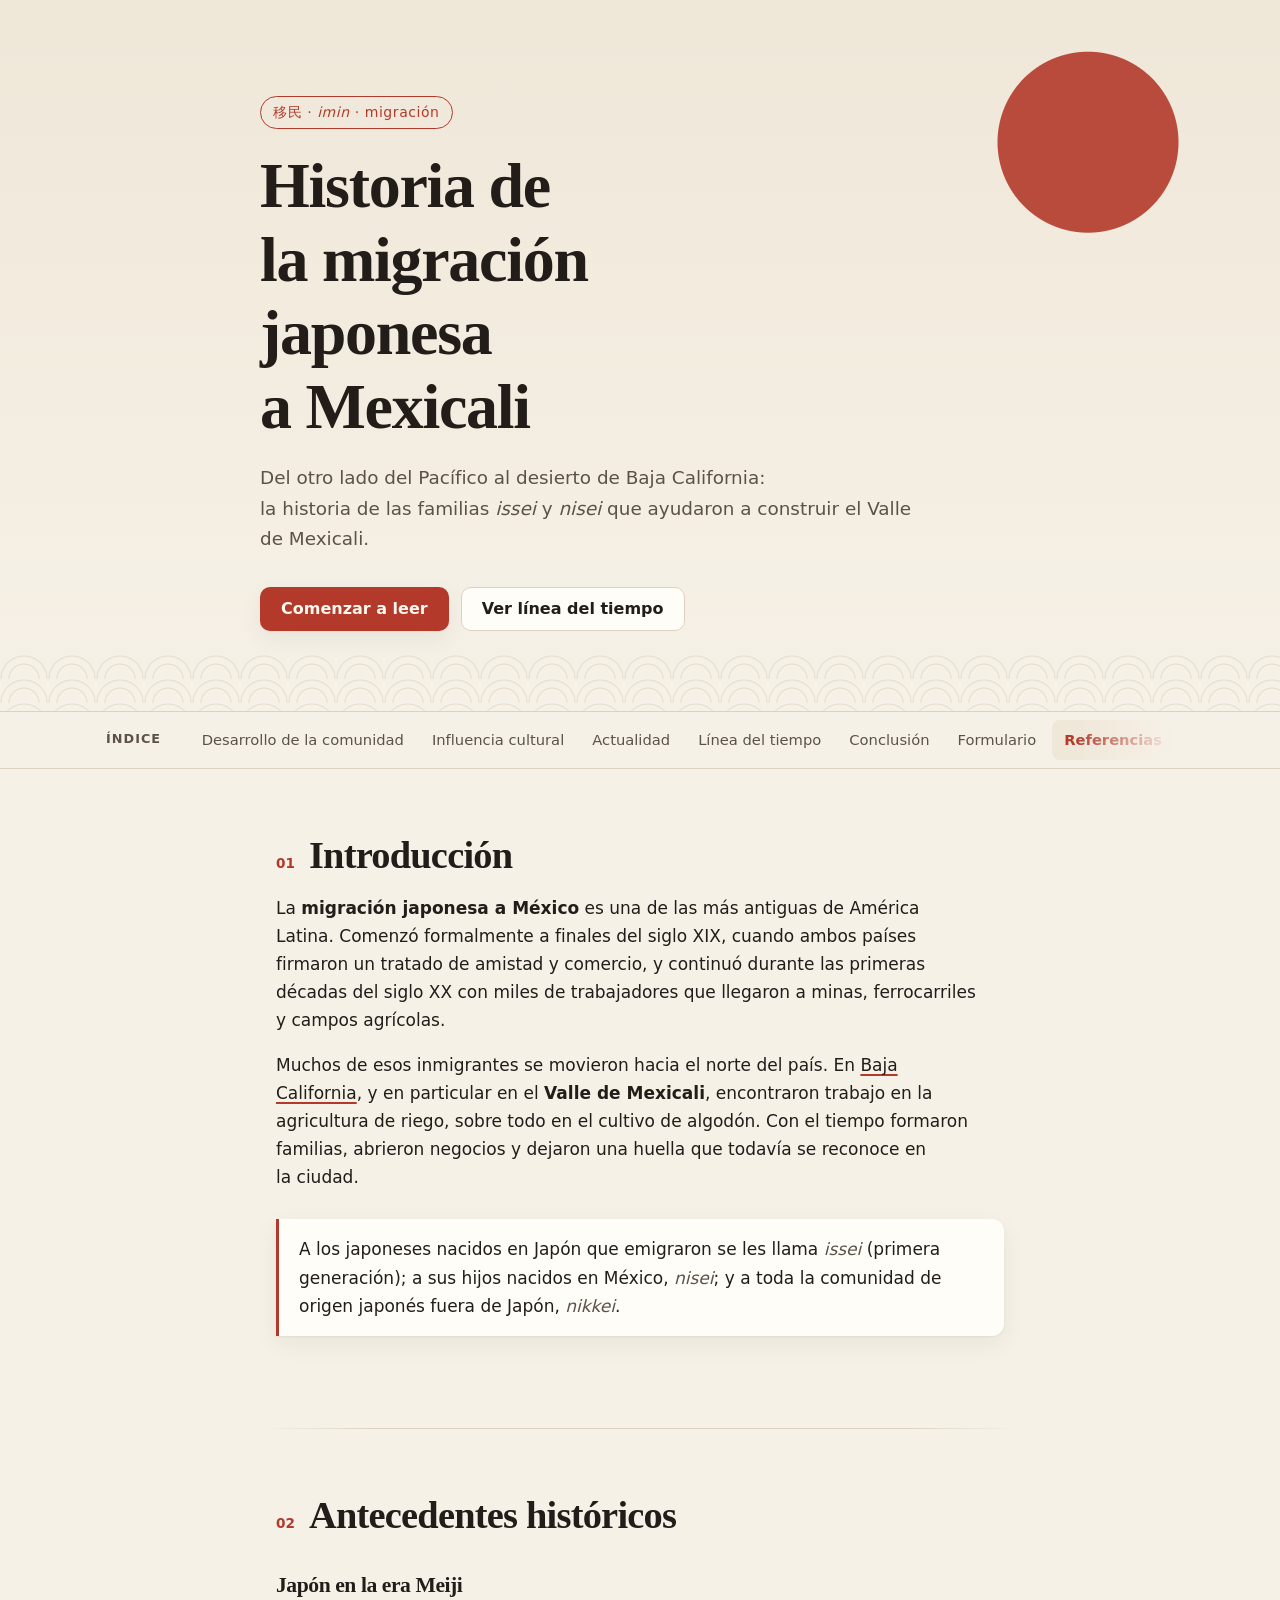
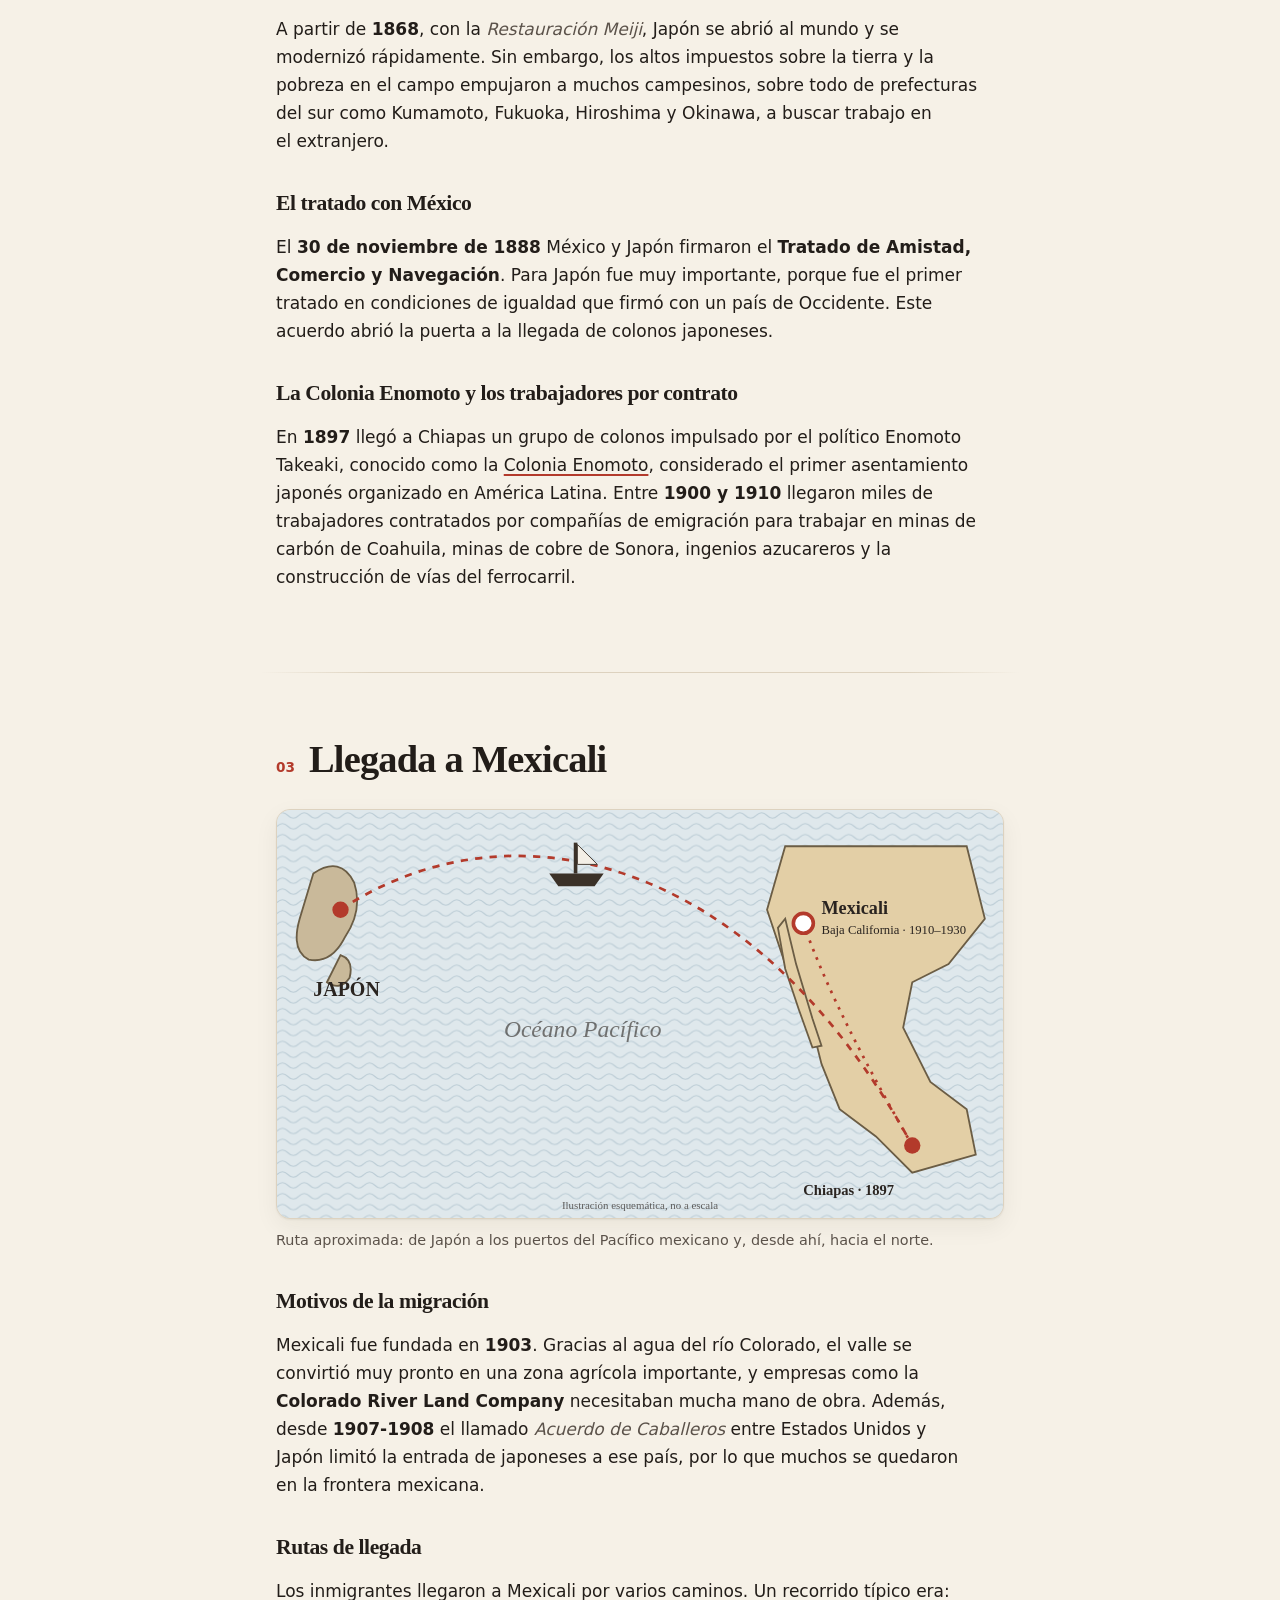
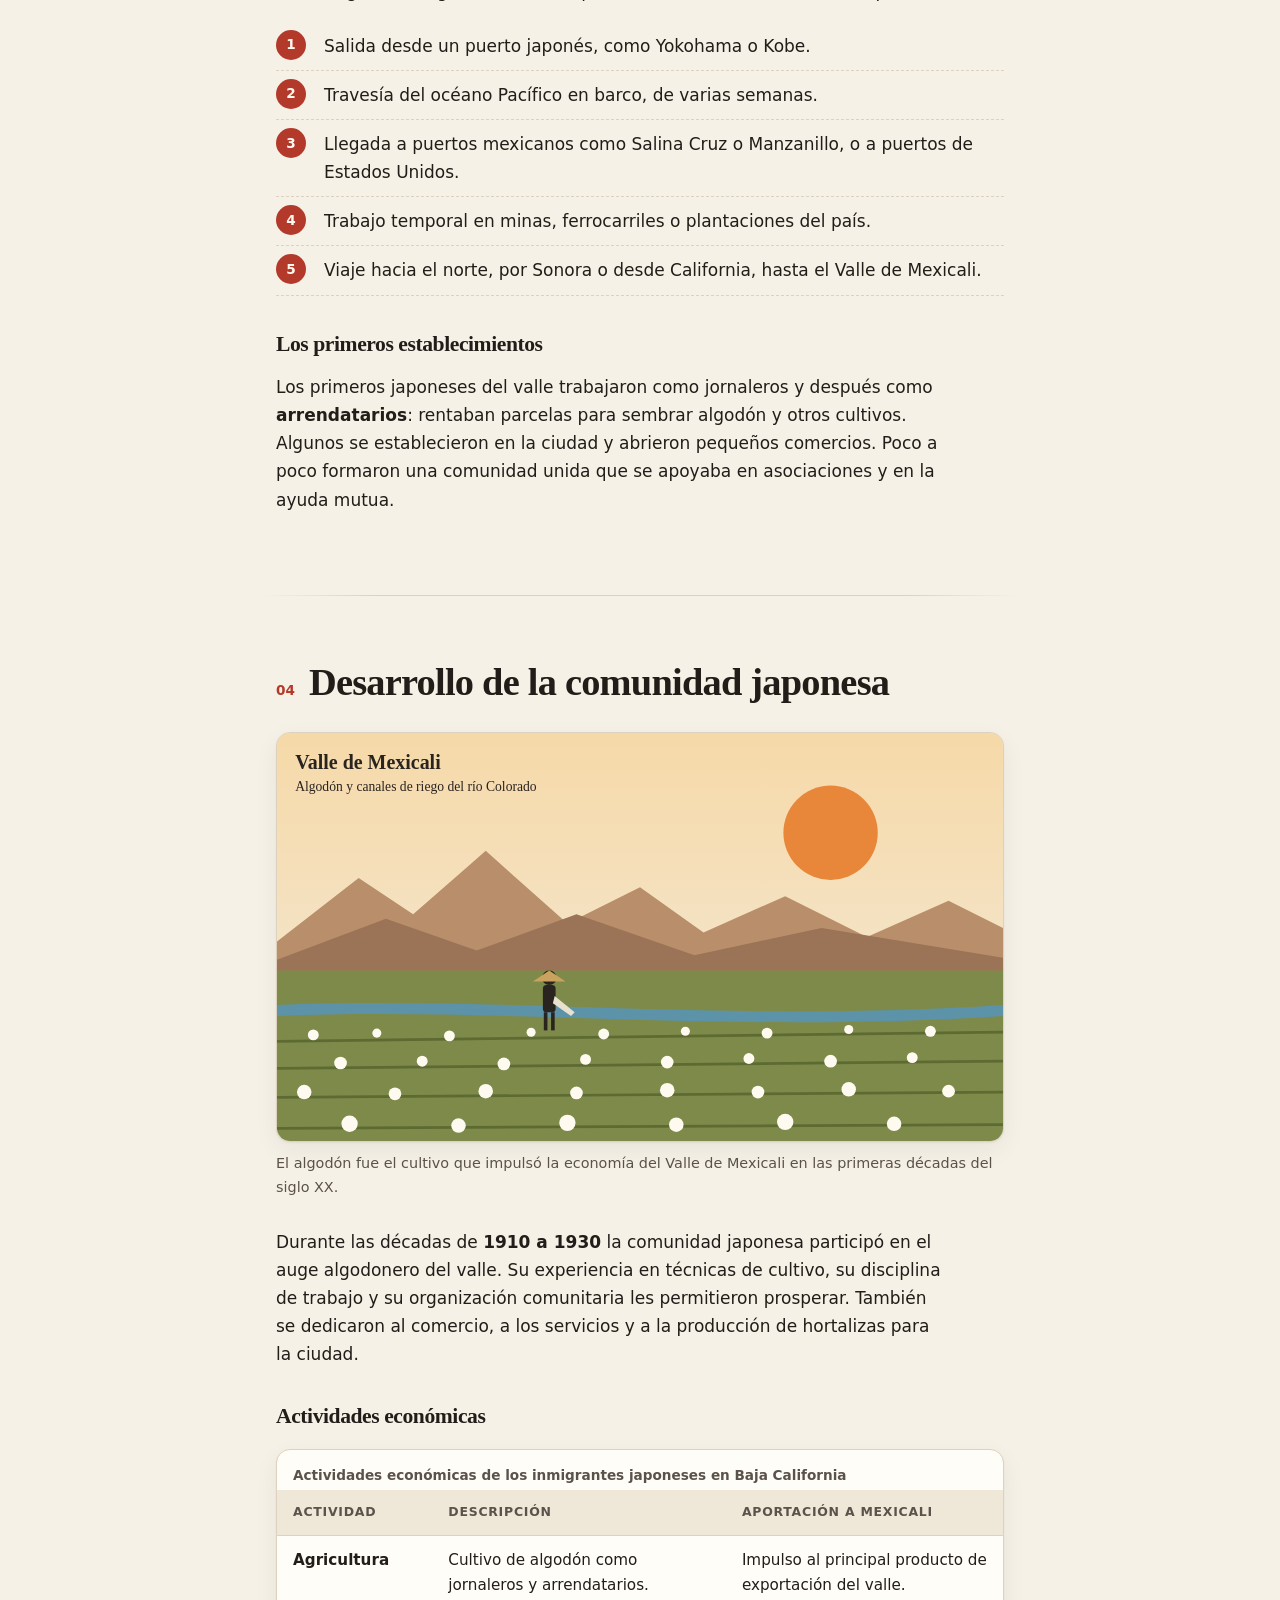
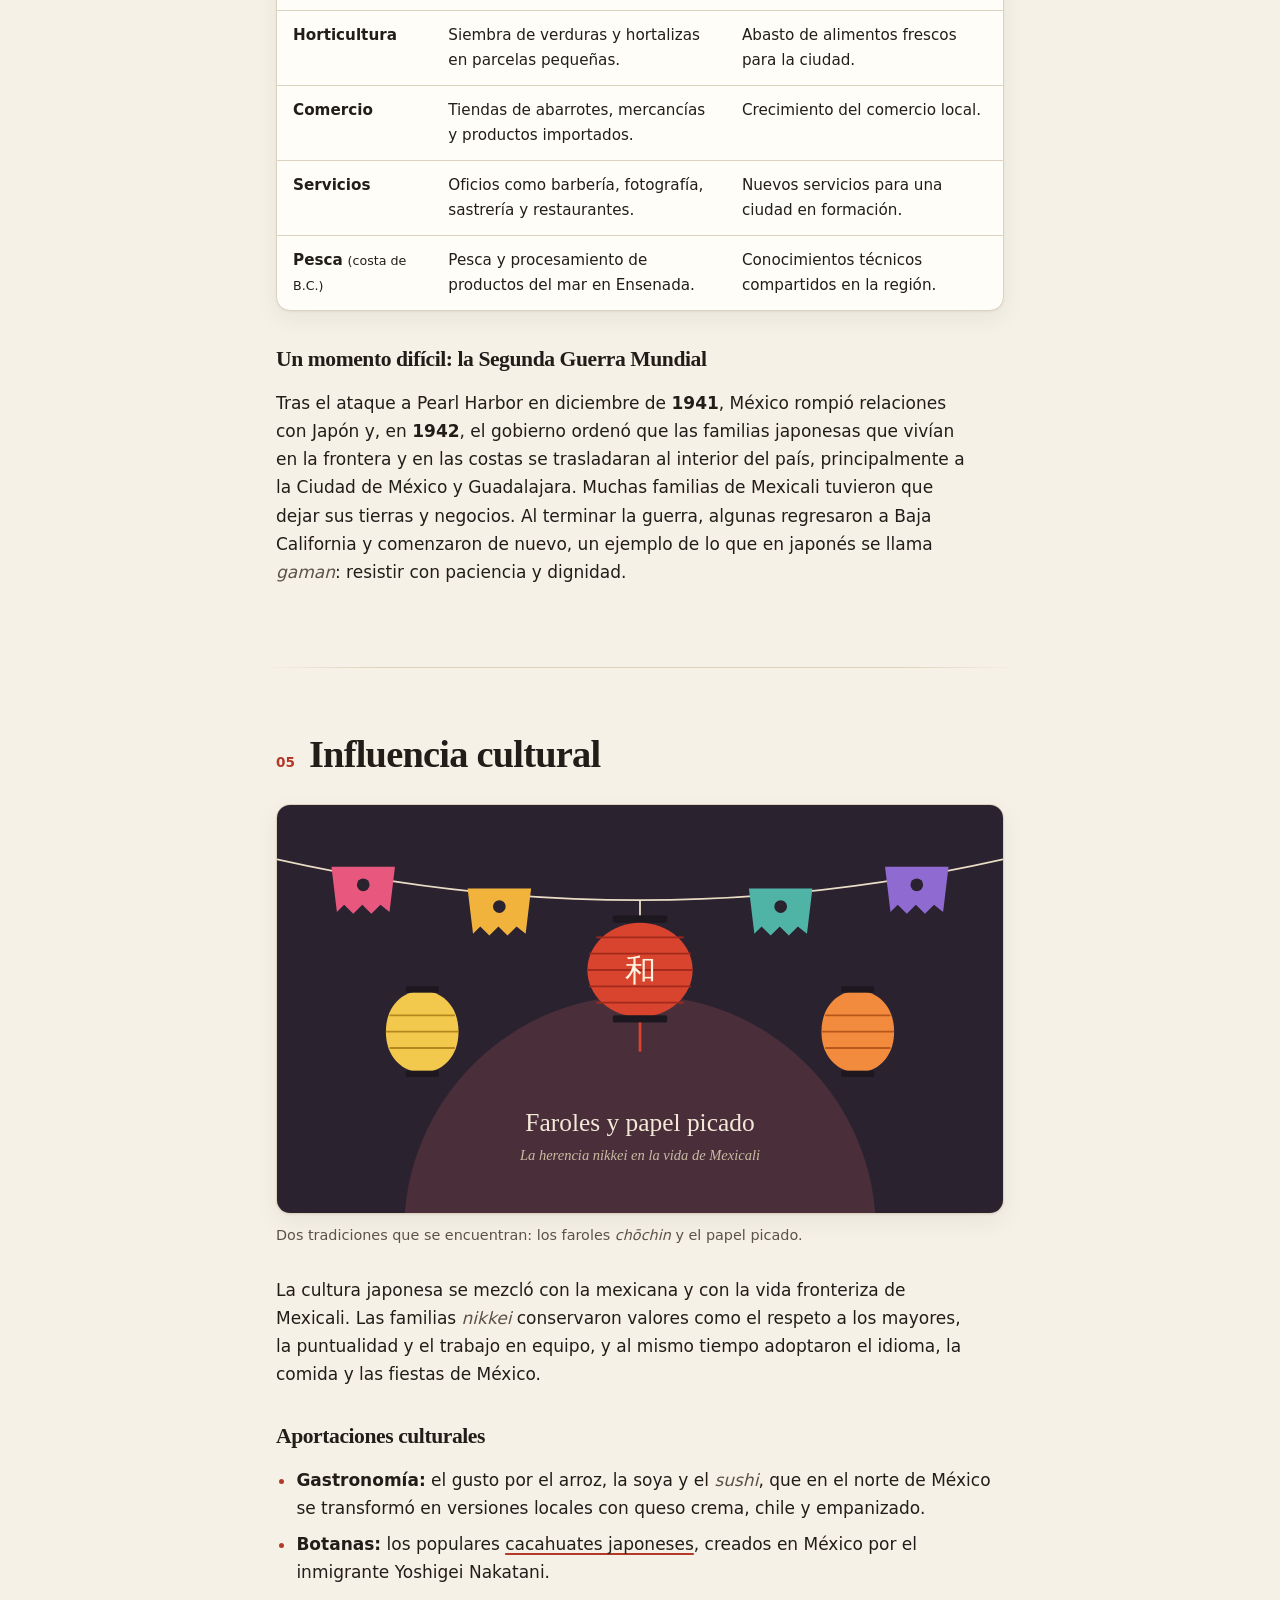
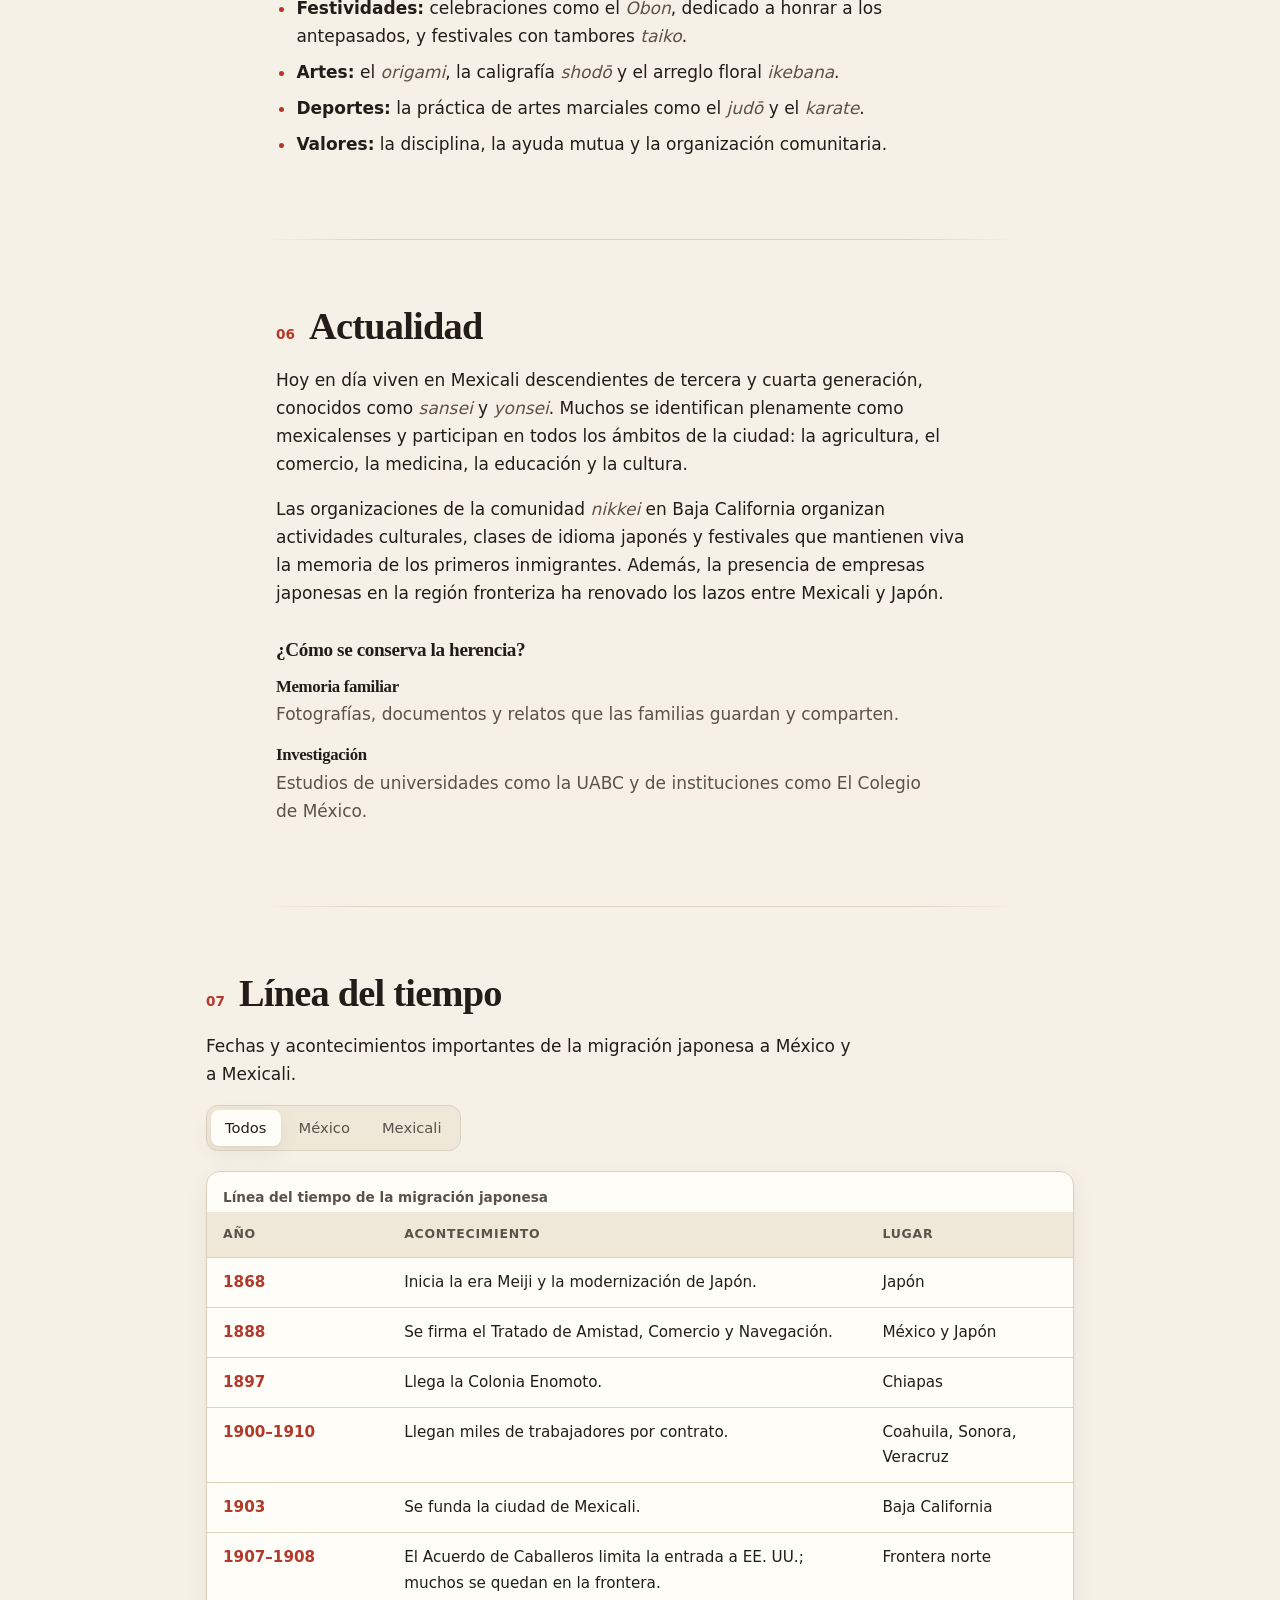
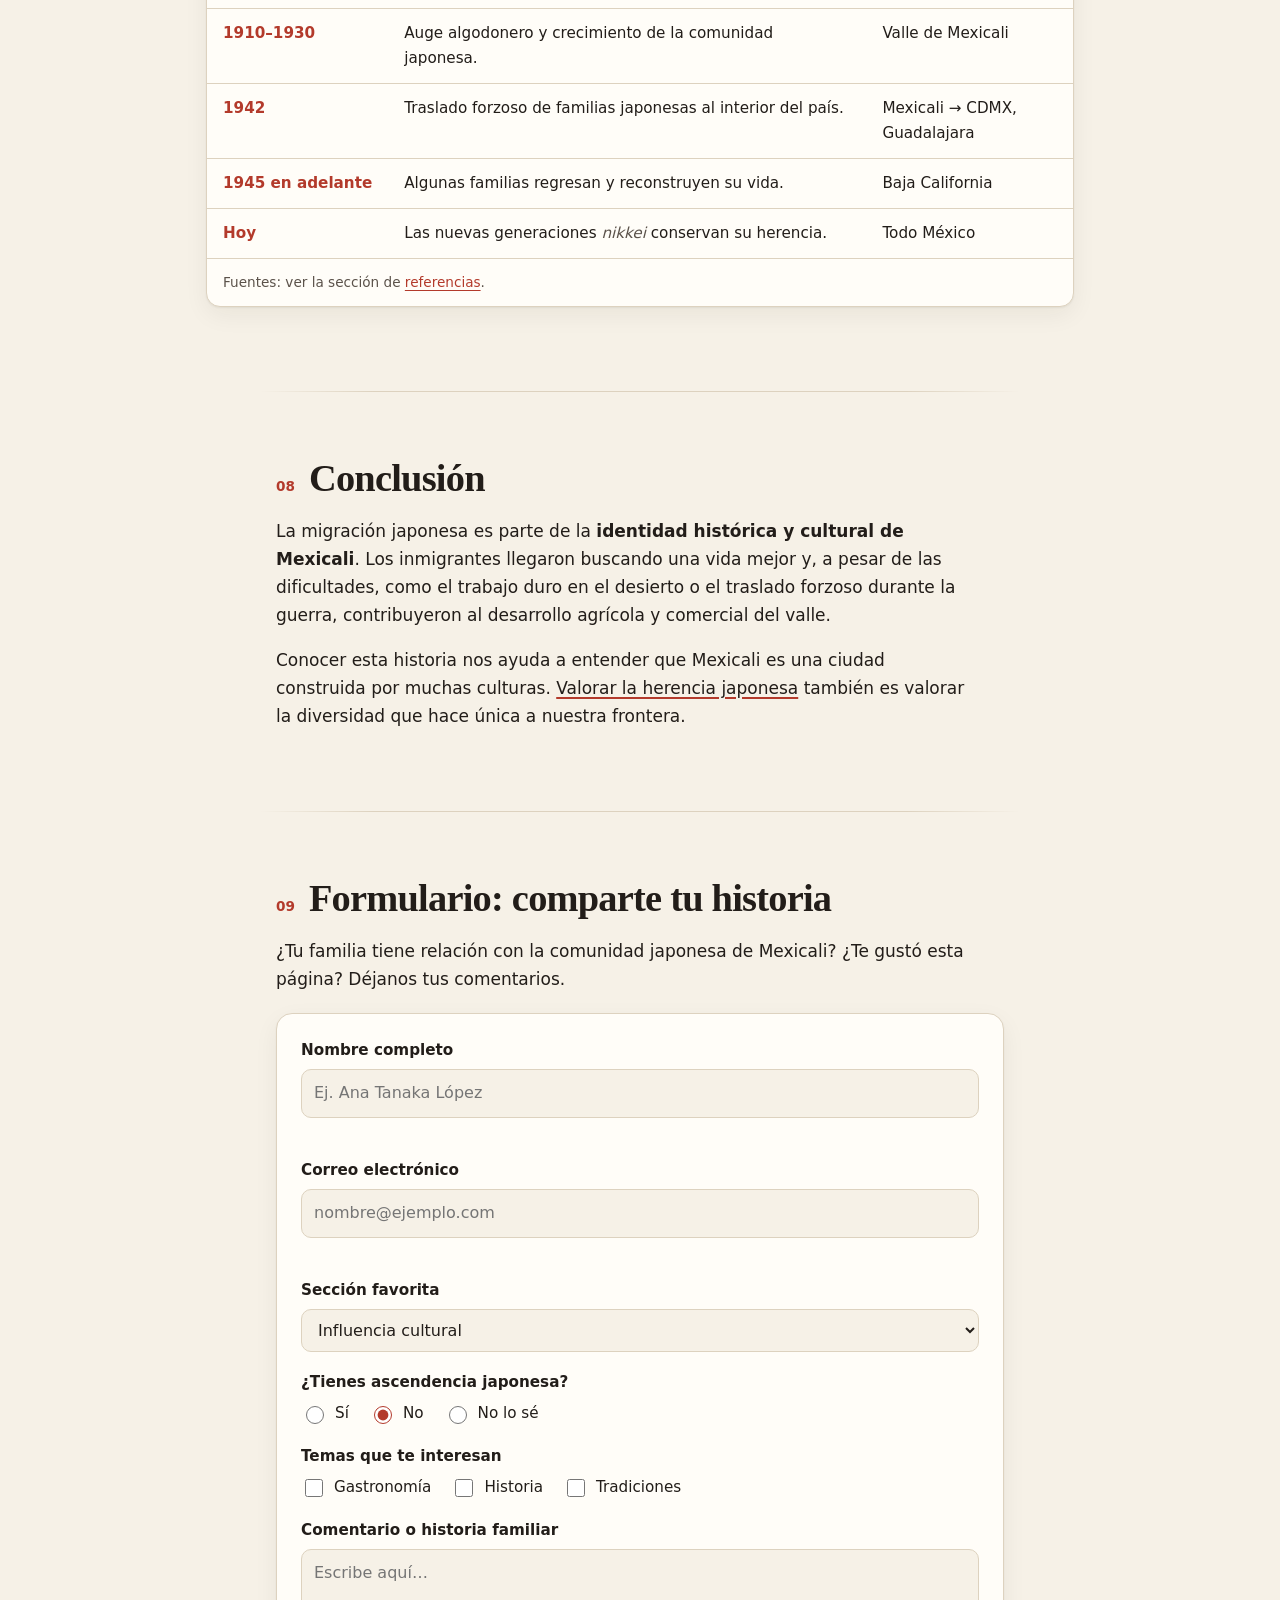
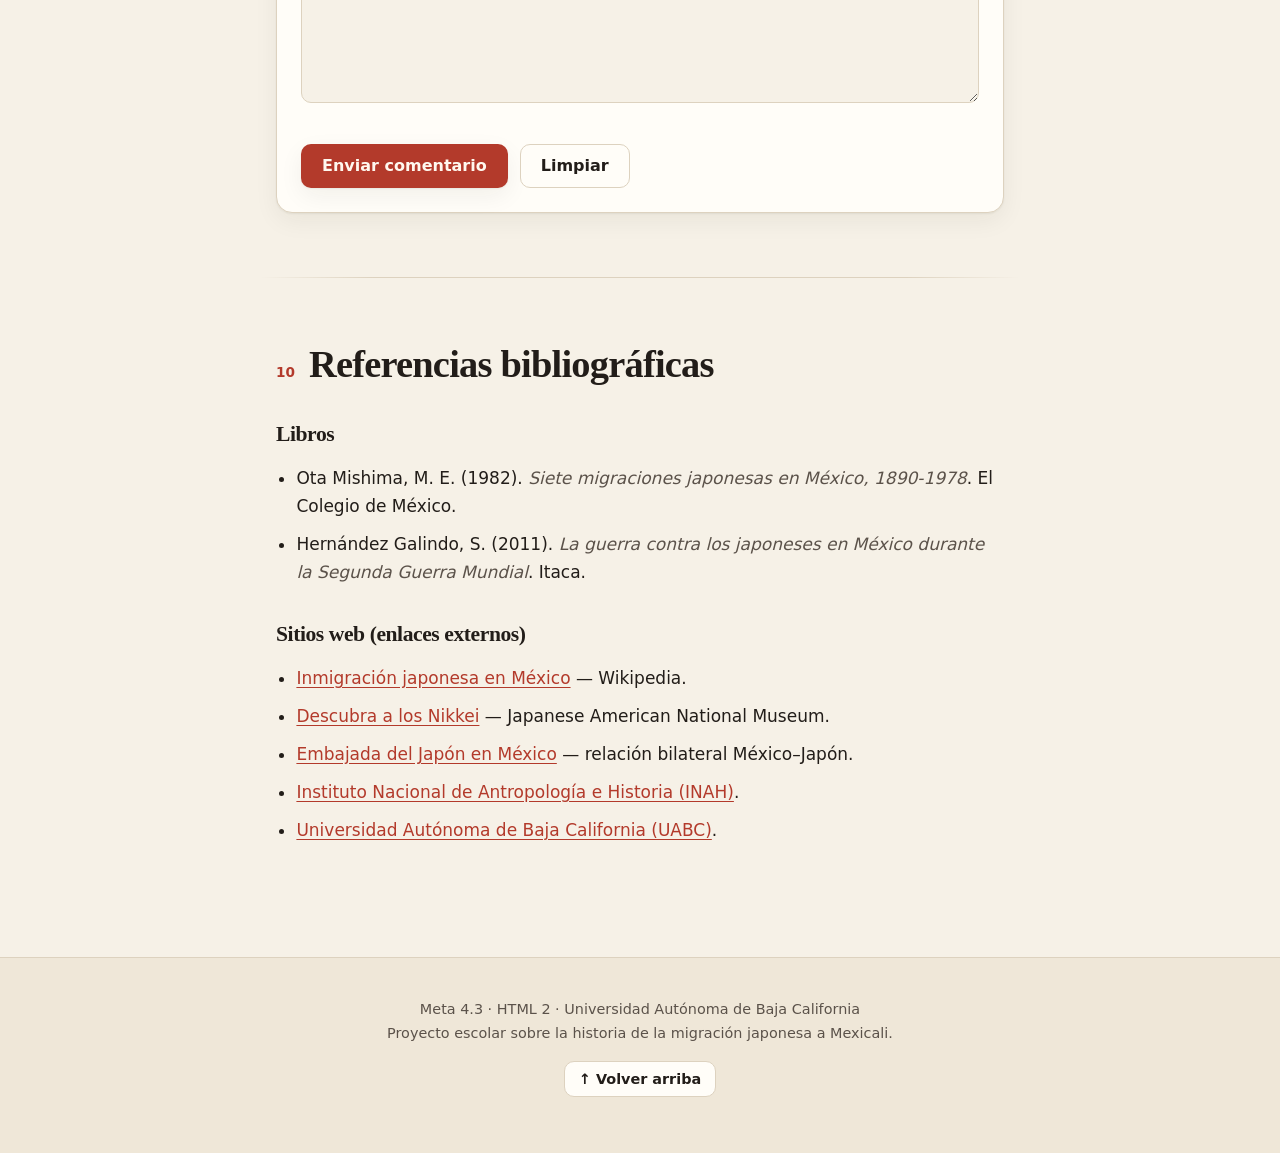
==== index.html @ 8dcbc0ec "Página web: historia de la migración japonesa a Mexicali (Meta 4.3) Co-Authored-By: Claude Opus 5.5 " ====
<!DOCTYPE html>
<html lang="es">
<head>
  <meta charset="UTF-8">
  <meta name="viewport" content="width=device-width, initial-scale=1.0">
  <meta name="description" content="Historia de la migración japonesa a Mexicali, Baja California: antecedentes, llegada, comunidad, cultura y legado.">
  <meta name="author" content="Alumno UABC">
  <title>Historia de la migración japonesa a Mexicali</title>
  <link rel="stylesheet" href="css/estilos.css">
</head>
<body>

  <a class="saltar" href="#contenido">Saltar al contenido</a>

  <!-- ===== Encabezado principal ===== -->
  <header class="portada" id="inicio">
    <div class="portada__interior">
      <p class="sello" data-entrada="1">移民 · <i>imin</i> · migración</p>
      <h1 data-entrada="2">Historia de la migración japonesa a Mexicali</h1>
      <p class="portada__bajada" data-entrada="3">
        Del otro lado del Pacífico al desierto de Baja California:<br>
        la historia de las familias <i>issei</i> y <i>nisei</i> que ayudaron a construir el Valle de Mexicali.
      </p>
      <div class="portada__acciones" data-entrada="4">
        <a class="boton boton--primario" href="#introduccion">Comenzar a leer</a>
        <a class="boton boton--secundario" href="#linea-tiempo">Ver línea del tiempo</a>
      </div>
    </div>
  </header>

  <!-- ===== Índice de navegación (hipervínculos internos) ===== -->
  <nav class="indice" aria-label="Índice de navegación">
    <div class="indice__interior">
      <h2 class="indice__titulo">Índice</h2>
      <ol class="indice__lista">
        <li><a href="#introduccion">Introducción</a></li>
        <li><a href="#antecedentes">Antecedentes históricos</a></li>
        <li><a href="#llegada">Llegada a Mexicali</a></li>
        <li><a href="#comunidad">Desarrollo de la comunidad</a></li>
        <li><a href="#cultura">Influencia cultural</a></li>
        <li><a href="#actualidad">Actualidad</a></li>
        <li><a href="#linea-tiempo">Línea del tiempo</a></li>
        <li><a href="#conclusion">Conclusión</a></li>
        <li><a href="#formulario">Formulario</a></li>
        <li><a href="#referencias">Referencias</a></li>
      </ol>
    </div>
  </nav>

  <main id="contenido">

    <!-- 1. Introducción -->
    <section class="seccion" id="introduccion">
      <div class="seccion__encabezado">
        <span class="seccion__numero">01</span>
        <h2>Introducción</h2>
      </div>
      <p>
        La <b>migración japonesa a México</b> es una de las más antiguas de América Latina. Comenzó formalmente a
        finales del siglo XIX, cuando ambos países firmaron un tratado de amistad y comercio, y continuó durante las
        primeras décadas del siglo XX con miles de trabajadores que llegaron a minas, ferrocarriles y campos agrícolas.
      </p>
      <p>
        Muchos de esos inmigrantes se movieron hacia el norte del país. En <u>Baja California</u>, y en particular en el
        <b>Valle de Mexicali</b>, encontraron trabajo en la agricultura de riego, sobre todo en el cultivo de algodón.
        Con el tiempo formaron familias, abrieron negocios y dejaron una huella que todavía se reconoce en la ciudad.
      </p>
      <div class="cita">
        <p>A los japoneses nacidos en Japón que emigraron se les llama <i>issei</i> (primera generación); a sus hijos
        nacidos en México, <i>nisei</i>; y a toda la comunidad de origen japonés fuera de Japón, <i>nikkei</i>.</p>
      </div>
    </section>

    <hr>

    <!-- 2. Antecedentes -->
    <section class="seccion" id="antecedentes">
      <div class="seccion__encabezado">
        <span class="seccion__numero">02</span>
        <h2>Antecedentes históricos</h2>
      </div>
      <h3>Japón en la era Meiji</h3>
      <p>
        A partir de <strong>1868</strong>, con la <i>Restauración Meiji</i>, Japón se abrió al mundo y se modernizó
        rápidamente. Sin embargo, los altos impuestos sobre la tierra y la pobreza en el campo empujaron a muchos
        campesinos, sobre todo de prefecturas del sur como Kumamoto, Fukuoka, Hiroshima y Okinawa, a buscar trabajo en
        el extranjero.
      </p>
      <h3>El tratado con México</h3>
      <p>
        El <strong>30 de noviembre de 1888</strong> México y Japón firmaron el <b>Tratado de Amistad, Comercio y
        Navegación</b>. Para Japón fue muy importante, porque fue el primer tratado en condiciones de igualdad que
        firmó con un país de Occidente. Este acuerdo abrió la puerta a la llegada de colonos japoneses.
      </p>
      <h3>La Colonia Enomoto y los trabajadores por contrato</h3>
      <p>
        En <strong>1897</strong> llegó a Chiapas un grupo de colonos impulsado por el político Enomoto Takeaki, conocido
        como la <u>Colonia Enomoto</u>, considerado el primer asentamiento japonés organizado en América Latina.
        Entre <strong>1900 y 1910</strong> llegaron miles de trabajadores contratados por compañías de emigración para
        trabajar en minas de carbón de Coahuila, minas de cobre de Sonora, ingenios azucareros y la construcción de
        vías del ferrocarril.
      </p>
    </section>

    <hr>

    <!-- 3. Llegada a Mexicali -->
    <section class="seccion" id="llegada">
      <div class="seccion__encabezado">
        <span class="seccion__numero">03</span>
        <h2>Llegada a Mexicali</h2>
      </div>
      <figure class="figura">
        <img src="img/ruta-pacifico.svg" alt="Mapa ilustrado de la ruta de migración desde Japón hasta Chiapas y después hacia Mexicali" width="800" height="450" loading="lazy">
        <figcaption>Ruta aproximada: de Japón a los puertos del Pacífico mexicano y, desde ahí, hacia el norte.</figcaption>
      </figure>
      <h3>Motivos de la migración</h3>
      <p>
        Mexicali fue fundada en <strong>1903</strong>. Gracias al agua del río Colorado, el valle se convirtió muy
        pronto en una zona agrícola importante, y empresas como la <b>Colorado River Land Company</b> necesitaban
        mucha mano de obra. Además, desde <strong>1907-1908</strong> el llamado <i>Acuerdo de Caballeros</i> entre
        Estados Unidos y Japón limitó la entrada de japoneses a ese país, por lo que muchos se quedaron en la frontera
        mexicana.
      </p>
      <h3>Rutas de llegada</h3>
      <p>Los inmigrantes llegaron a Mexicali por varios caminos. Un recorrido típico era:</p>
      <ol class="lista-pasos">
        <li>Salida desde un puerto japonés, como Yokohama o Kobe.</li>
        <li>Travesía del océano Pacífico en barco, de varias semanas.</li>
        <li>Llegada a puertos mexicanos como Salina Cruz o Manzanillo, o a puertos de Estados Unidos.</li>
        <li>Trabajo temporal en minas, ferrocarriles o plantaciones del país.</li>
        <li>Viaje hacia el norte, por Sonora o desde California, hasta el Valle de Mexicali.</li>
      </ol>
      <h3>Los primeros establecimientos</h3>
      <p>
        Los primeros japoneses del valle trabajaron como jornaleros y después como <b>arrendatarios</b>: rentaban
        parcelas para sembrar algodón y otros cultivos. Algunos se establecieron en la ciudad y abrieron pequeños
        comercios. Poco a poco formaron una comunidad unida que se apoyaba en asociaciones y en la ayuda mutua.
      </p>
    </section>

    <hr>

    <!-- 4. Comunidad -->
    <section class="seccion" id="comunidad">
      <div class="seccion__encabezado">
        <span class="seccion__numero">04</span>
        <h2>Desarrollo de la comunidad japonesa</h2>
      </div>
      <figure class="figura">
        <img src="img/valle-algodon.svg" alt="Ilustración de campos de algodón en el Valle de Mexicali con la Sierra Cucapá al fondo" width="800" height="450" loading="lazy">
        <figcaption>El algodón fue el cultivo que impulsó la economía del Valle de Mexicali en las primeras décadas del siglo XX.</figcaption>
      </figure>
      <p>
        Durante las décadas de <strong>1910 a 1930</strong> la comunidad japonesa participó en el auge algodonero del
        valle. Su experiencia en técnicas de cultivo, su disciplina de trabajo y su organización comunitaria les
        permitieron prosperar. También se dedicaron al comercio, a los servicios y a la producción de hortalizas para
        la ciudad.
      </p>
      <h3>Actividades económicas</h3>
      <div class="tabla-envoltura">
        <table class="tabla">
          <caption>Actividades económicas de los inmigrantes japoneses en Baja California</caption>
          <thead>
            <tr>
              <th scope="col">Actividad</th>
              <th scope="col">Descripción</th>
              <th scope="col">Aportación a Mexicali</th>
            </tr>
          </thead>
          <tbody>
            <tr>
              <td><b>Agricultura</b></td>
              <td>Cultivo de algodón como jornaleros y arrendatarios.</td>
              <td>Impulso al principal producto de exportación del valle.</td>
            </tr>
            <tr>
              <td><b>Horticultura</b></td>
              <td>Siembra de verduras y hortalizas en parcelas pequeñas.</td>
              <td>Abasto de alimentos frescos para la ciudad.</td>
            </tr>
            <tr>
              <td><b>Comercio</b></td>
              <td>Tiendas de abarrotes, mercancías y productos importados.</td>
              <td>Crecimiento del comercio local.</td>
            </tr>
            <tr>
              <td><b>Servicios</b></td>
              <td>Oficios como barbería, fotografía, sastrería y restaurantes.</td>
              <td>Nuevos servicios para una ciudad en formación.</td>
            </tr>
            <tr>
              <td><b>Pesca</b> <small>(costa de B.C.)</small></td>
              <td>Pesca y procesamiento de productos del mar en Ensenada.</td>
              <td>Conocimientos técnicos compartidos en la región.</td>
            </tr>
          </tbody>
        </table>
      </div>
      <h3>Un momento difícil: la Segunda Guerra Mundial</h3>
      <p>
        Tras el ataque a Pearl Harbor en diciembre de <strong>1941</strong>, México rompió relaciones con Japón y, en
        <strong>1942</strong>, el gobierno ordenó que las familias japonesas que vivían en la frontera y en las costas
        se trasladaran al interior del país, principalmente a la Ciudad de México y Guadalajara. Muchas familias de
        Mexicali tuvieron que dejar sus tierras y negocios. Al terminar la guerra, algunas regresaron a Baja California
        y comenzaron de nuevo, un ejemplo de lo que en japonés se llama <i>gaman</i>: resistir con paciencia y dignidad.
      </p>
    </section>

    <hr>

    <!-- 5. Influencia cultural -->
    <section class="seccion" id="cultura">
      <div class="seccion__encabezado">
        <span class="seccion__numero">05</span>
        <h2>Influencia cultural</h2>
      </div>
      <figure class="figura">
        <img src="img/cultura-nikkei.svg" alt="Ilustración de faroles japoneses de papel junto a papel picado mexicano" width="800" height="450" loading="lazy">
        <figcaption>Dos tradiciones que se encuentran: los faroles <i>chōchin</i> y el papel picado.</figcaption>
      </figure>
      <p>
        La cultura japonesa se mezcló con la mexicana y con la vida fronteriza de Mexicali. Las familias
        <i>nikkei</i> conservaron valores como el respeto a los mayores, la puntualidad y el trabajo en equipo, y al
        mismo tiempo adoptaron el idioma, la comida y las fiestas de México.
      </p>
      <h3>Aportaciones culturales</h3>
      <ul class="lista-cultura">
        <li><b>Gastronomía:</b> el gusto por el arroz, la soya y el <i>sushi</i>, que en el norte de México se
          transformó en versiones locales con queso crema, chile y empanizado.</li>
        <li><b>Botanas:</b> los populares <u>cacahuates japoneses</u>, creados en México por el inmigrante
          Yoshigei Nakatani.</li>
        <li><b>Festividades:</b> celebraciones como el <i>Obon</i>, dedicado a honrar a los antepasados, y festivales
          con tambores <i>taiko</i>.</li>
        <li><b>Artes:</b> el <i>origami</i>, la caligrafía <i>shodō</i> y el arreglo floral <i>ikebana</i>.</li>
        <li><b>Deportes:</b> la práctica de artes marciales como el <i>judō</i> y el <i>karate</i>.</li>
        <li><b>Valores:</b> la disciplina, la ayuda mutua y la organización comunitaria.</li>
      </ul>
    </section>

    <hr>

    <!-- 6. Actualidad -->
    <section class="seccion" id="actualidad">
      <div class="seccion__encabezado">
        <span class="seccion__numero">06</span>
        <h2>Actualidad</h2>
      </div>
      <p>
        Hoy en día viven en Mexicali descendientes de tercera y cuarta generación, conocidos como <i>sansei</i> y
        <i>yonsei</i>. Muchos se identifican plenamente como mexicalenses y participan en todos los ámbitos de la
        ciudad: la agricultura, el comercio, la medicina, la educación y la cultura.
      </p>
      <p>
        Las organizaciones de la comunidad <i>nikkei</i> en Baja California organizan actividades culturales,
        clases de idioma japonés y festivales que mantienen viva la memoria de los primeros inmigrantes. Además,
        la presencia de empresas japonesas en la región fronteriza ha renovado los lazos entre Mexicali y Japón.
      </p>
      <h4>¿Cómo se conserva la herencia?</h4>
      <h5>Memoria familiar</h5>
      <p class="nota">Fotografías, documentos y relatos que las familias guardan y comparten.</p>
      <h6>Investigación</h6>
      <p class="nota">Estudios de universidades como la UABC y de instituciones como El Colegio de México.</p>
    </section>

    <hr>

    <!-- 7. Línea del tiempo -->
    <section class="seccion seccion--ancha" id="linea-tiempo">
      <div class="seccion__encabezado">
        <span class="seccion__numero">07</span>
        <h2>Línea del tiempo</h2>
      </div>
      <p>Fechas y acontecimientos importantes de la migración japonesa a México y a Mexicali.</p>

      <div class="filtros" role="group" aria-label="Filtrar línea del tiempo">
        <button type="button" class="filtro" data-filtro="todos" aria-pressed="true">Todos</button>
        <button type="button" class="filtro" data-filtro="mexico" aria-pressed="false">México</button>
        <button type="button" class="filtro" data-filtro="mexicali" aria-pressed="false">Mexicali</button>
      </div>

      <div class="tabla-envoltura">
        <table class="tabla tabla--tiempo" id="tabla-tiempo">
          <caption>Línea del tiempo de la migración japonesa</caption>
          <thead>
            <tr>
              <th scope="col">Año</th>
              <th scope="col">Acontecimiento</th>
              <th scope="col">Lugar</th>
            </tr>
          </thead>
          <tbody>
            <tr data-ambito="mexico">
              <td><strong>1868</strong></td>
              <td>Inicia la era Meiji y la modernización de Japón.</td>
              <td>Japón</td>
            </tr>
            <tr data-ambito="mexico">
              <td><strong>1888</strong></td>
              <td>Se firma el Tratado de Amistad, Comercio y Navegación.</td>
              <td>México y Japón</td>
            </tr>
            <tr data-ambito="mexico">
              <td><strong>1897</strong></td>
              <td>Llega la Colonia Enomoto.</td>
              <td>Chiapas</td>
            </tr>
            <tr data-ambito="mexico">
              <td><strong>1900–1910</strong></td>
              <td>Llegan miles de trabajadores por contrato.</td>
              <td>Coahuila, Sonora, Veracruz</td>
            </tr>
            <tr data-ambito="mexicali">
              <td><strong>1903</strong></td>
              <td>Se funda la ciudad de Mexicali.</td>
              <td>Baja California</td>
            </tr>
            <tr data-ambito="mexicali">
              <td><strong>1907–1908</strong></td>
              <td>El Acuerdo de Caballeros limita la entrada a EE. UU.; muchos se quedan en la frontera.</td>
              <td>Frontera norte</td>
            </tr>
            <tr data-ambito="mexicali">
              <td><strong>1910–1930</strong></td>
              <td>Auge algodonero y crecimiento de la comunidad japonesa.</td>
              <td>Valle de Mexicali</td>
            </tr>
            <tr data-ambito="mexicali">
              <td><strong>1942</strong></td>
              <td>Traslado forzoso de familias japonesas al interior del país.</td>
              <td>Mexicali → CDMX, Guadalajara</td>
            </tr>
            <tr data-ambito="mexicali">
              <td><strong>1945 en adelante</strong></td>
              <td>Algunas familias regresan y reconstruyen su vida.</td>
              <td>Baja California</td>
            </tr>
            <tr data-ambito="mexico">
              <td><strong>Hoy</strong></td>
              <td>Las nuevas generaciones <i>nikkei</i> conservan su herencia.</td>
              <td>Todo México</td>
            </tr>
          </tbody>
          <tfoot>
            <tr>
              <td colspan="3">Fuentes: ver la sección de <a href="#referencias">referencias</a>.</td>
            </tr>
          </tfoot>
        </table>
      </div>
    </section>

    <hr>

    <!-- 8. Conclusión -->
    <section class="seccion" id="conclusion">
      <div class="seccion__encabezado">
        <span class="seccion__numero">08</span>
        <h2>Conclusión</h2>
      </div>
      <p>
        La migración japonesa es parte de la <b>identidad histórica y cultural de Mexicali</b>. Los inmigrantes
        llegaron buscando una vida mejor y, a pesar de las dificultades, como el trabajo duro en el desierto o el
        traslado forzoso durante la guerra, contribuyeron al desarrollo agrícola y comercial del valle.
      </p>
      <p>
        Conocer esta historia nos ayuda a entender que Mexicali es una ciudad construida por muchas culturas.
        <u>Valorar la herencia japonesa</u> también es valorar la diversidad que hace única a nuestra frontera.
      </p>
    </section>

    <hr>

    <!-- 9. Formulario -->
    <section class="seccion" id="formulario">
      <div class="seccion__encabezado">
        <span class="seccion__numero">09</span>
        <h2>Formulario: comparte tu historia</h2>
      </div>
      <p>¿Tu familia tiene relación con la comunidad japonesa de Mexicali? ¿Te gustó esta página? Déjanos tus comentarios.</p>

      <form class="formulario" id="form-comentarios" action="#" method="post" novalidate>
        <div class="campo">
          <label for="nombre">Nombre completo</label>
          <input type="text" id="nombre" name="nombre" placeholder="Ej. Ana Tanaka López" required autocomplete="name">
          <span class="campo__error" id="error-nombre"></span>
        </div>

        <div class="campo">
          <label for="correo">Correo electrónico</label>
          <input type="email" id="correo" name="correo" placeholder="nombre@ejemplo.com" required autocomplete="email">
          <span class="campo__error" id="error-correo"></span>
        </div>

        <div class="campo">
          <label for="seccion-favorita">Sección favorita</label>
          <select id="seccion-favorita" name="seccion-favorita">
            <option value="antecedentes">Antecedentes históricos</option>
            <option value="llegada">Llegada a Mexicali</option>
            <option value="comunidad">Desarrollo de la comunidad</option>
            <option value="cultura" selected>Influencia cultural</option>
            <option value="actualidad">Actualidad</option>
          </select>
        </div>

        <fieldset class="campo">
          <legend>¿Tienes ascendencia japonesa?</legend>
          <div class="opciones">
            <label class="opcion"><input type="radio" name="ascendencia" value="si"> Sí</label>
            <label class="opcion"><input type="radio" name="ascendencia" value="no" checked> No</label>
            <label class="opcion"><input type="radio" name="ascendencia" value="nose"> No lo sé</label>
          </div>
        </fieldset>

        <fieldset class="campo">
          <legend>Temas que te interesan</legend>
          <div class="opciones">
            <label class="opcion"><input type="checkbox" name="temas" value="gastronomia"> Gastronomía</label>
            <label class="opcion"><input type="checkbox" name="temas" value="historia"> Historia</label>
            <label class="opcion"><input type="checkbox" name="temas" value="tradiciones"> Tradiciones</label>
          </div>
        </fieldset>

        <div class="campo">
          <label for="mensaje">Comentario o historia familiar</label>
          <textarea id="mensaje" name="mensaje" rows="5" placeholder="Escribe aquí…" required></textarea>
          <span class="campo__error" id="error-mensaje"></span>
        </div>

        <div class="formulario__botones">
          <button type="submit" class="boton boton--primario">Enviar comentario</button>
          <button type="reset" class="boton boton--secundario">Limpiar</button>
        </div>
      </form>
    </section>

    <hr>

    <!-- 10. Referencias -->
    <section class="seccion" id="referencias">
      <div class="seccion__encabezado">
        <span class="seccion__numero">10</span>
        <h2>Referencias bibliográficas</h2>
      </div>
      <h3>Libros</h3>
      <ul class="referencias">
        <li>Ota Mishima, M. E. (1982). <i>Siete migraciones japonesas en México, 1890-1978</i>. El Colegio de México.</li>
        <li>Hernández Galindo, S. (2011). <i>La guerra contra los japoneses en México durante la Segunda Guerra Mundial</i>. Itaca.</li>
      </ul>
      <h3>Sitios web (enlaces externos)</h3>
      <ul class="referencias">
        <li><a href="https://es.wikipedia.org/wiki/Inmigraci%C3%B3n_japonesa_en_M%C3%A9xico" target="_blank" rel="noopener noreferrer">Inmigración japonesa en México</a> — Wikipedia.</li>
        <li><a href="https://www.discovernikkei.org/es/" target="_blank" rel="noopener noreferrer">Descubra a los Nikkei</a> — Japanese American National Museum.</li>
        <li><a href="https://www.mx.emb-japan.go.jp/" target="_blank" rel="noopener noreferrer">Embajada del Japón en México</a> — relación bilateral México–Japón.</li>
        <li><a href="https://www.inah.gob.mx/" target="_blank" rel="noopener noreferrer">Instituto Nacional de Antropología e Historia (INAH)</a>.</li>
        <li><a href="https://www.uabc.mx/" target="_blank" rel="noopener noreferrer">Universidad Autónoma de Baja California (UABC)</a>.</li>
      </ul>
    </section>

  </main>

  <footer class="pie">
    <p>Meta 4.3 · HTML 2 · Universidad Autónoma de Baja California<br>
    Proyecto escolar sobre la historia de la migración japonesa a Mexicali.</p>
    <a class="boton boton--secundario boton--chico" href="#inicio">↑ Volver arriba</a>
  </footer>

  <!-- Contenedor de notificaciones (toast) -->
  <div class="avisos" id="avisos" aria-live="polite"></div>

  <script src="js/main.js"></script>
</body>
</html>
---- css/estilos.css ----
/* =========================================================
   Historia de la migración japonesa a Mexicali — estilos
   Principios de diseño y animación tomados de
   github.com/emilkowalski/skills (emil-design-eng, choreograph,
   ui-cheatsheet, ask-sonner).
   ========================================================= */

:root {
  /* Paleta: papel washi, tinta sumi, bermellón y arena del desierto */
  --papel: #f6f1e7;
  --papel-2: #efe7d8;
  --tinta: #221d19;
  --tinta-suave: #5b524a;
  --linea: #ddd2bf;
  --acento: #b33a2b;        /* bermellón (shu) */
  --acento-texto: #fff8ef;
  --arena: #c9a35e;
  --superficie: #fffdf8;
  --sombra: 0 1px 2px rgb(34 29 25 / 0.06), 0 8px 24px rgb(34 29 25 / 0.06);

  /* Curvas recomendadas en emil-design-eng */
  --ease-out: cubic-bezier(0.23, 1, 0.32, 1);
  --ease-in-out: cubic-bezier(0.77, 0, 0.175, 1);

  --fuente-titulo: "Iowan Old Style", "Palatino Linotype", Palatino, Georgia, serif;
  --fuente-texto: system-ui, -apple-system, "Segoe UI", Roboto, sans-serif;
  color-scheme: light;
}

@media (prefers-color-scheme: dark) {
  :root:not([data-theme="light"]) {
    --papel: #171412;
    --papel-2: #1f1b18;
    --tinta: #f1e9dc;
    --tinta-suave: #b8ad9f;
    --linea: #3a332d;
    --acento: #e0634f;
    --acento-texto: #1a0f0c;
    --superficie: #221e1a;
    --sombra: 0 1px 2px rgb(0 0 0 / 0.3), 0 8px 24px rgb(0 0 0 / 0.25);
    color-scheme: dark;
  }
}

*,
*::before,
*::after { box-sizing: border-box; }

html { scroll-behavior: smooth; scroll-padding-top: 72px; }

body {
  margin: 0;
  background: var(--papel);
  color: var(--tinta);
  font-family: var(--fuente-texto);
  font-size: 1.0625rem;
  line-height: 1.65;
  -webkit-font-smoothing: antialiased;
}

img { max-width: 100%; height: auto; display: block; }

a { color: var(--acento); text-underline-offset: 3px; }

h1, h2, h3, h4, h5, h6 {
  font-family: var(--fuente-titulo);
  line-height: 1.15;
  letter-spacing: -0.02em;   /* títulos grandes con tracking ajustado */
  text-wrap: balance;
}

p { max-width: 65ch; text-wrap: pretty; }

i { font-style: italic; color: var(--tinta-suave); }

strong { font-variant-numeric: tabular-nums; }

u { text-decoration-color: var(--acento); text-decoration-thickness: 2px; text-underline-offset: 3px; }

hr {
  border: 0;
  height: 1px;
  max-width: 760px;
  margin: 0 auto;
  background: linear-gradient(90deg, transparent, var(--linea) 15%, var(--linea) 85%, transparent);
}

.saltar {
  position: absolute; left: 16px; top: -48px;
  background: var(--tinta); color: var(--papel);
  padding: 8px 14px; border-radius: 8px; z-index: 50;
}
.saltar:focus { top: 12px; }

:focus-visible { outline: 2px solid var(--acento); outline-offset: 3px; border-radius: 4px; }

/* ---------- Portada ---------- */
.portada {
  position: relative;
  overflow: hidden;
  padding: 96px 16px 80px;
  background:
    radial-gradient(circle at 85% 20%, rgb(179 58 43 / 0.9) 0 90px, transparent 91px),
    linear-gradient(180deg, var(--papel-2), var(--papel));
  border-bottom: 1px solid var(--linea);
}
.portada::after { /* olas seigaiha sutiles */
  content: "";
  position: absolute; inset: auto 0 0 0; height: 56px;
  background:
    radial-gradient(circle at 50% 100%, transparent 14px, var(--linea) 15px, transparent 16px, transparent 22px, var(--linea) 23px, transparent 24px) 0 0 / 48px 24px;
  opacity: 0.7;
  pointer-events: none;
}
.portada__interior { position: relative; z-index: 1; max-width: 760px; margin: 0 auto; }
.sello {
  display: inline-block;
  margin: 0 0 20px;
  padding: 4px 12px;
  border: 1px solid var(--acento);
  border-radius: 999px;
  color: var(--acento);
  font-size: 0.875rem;
  letter-spacing: 0.04em;
}
.sello i { color: inherit; }
.portada h1 { font-size: clamp(2.3rem, 7vw, 4rem); margin: 0 0 20px; max-width: 16ch; }
.portada__bajada { font-size: 1.15rem; color: var(--tinta-suave); margin: 0 0 32px; }
.portada__acciones { display: flex; flex-wrap: wrap; gap: 12px; }

/* Entrada de la portada: escalonado no uniforme (choreograph).
   El título se desplaza más; lo secundario menos. Total < 400ms. */
@keyframes entrar {
  from { opacity: 0; transform: translateY(var(--desde, 12px)); filter: blur(2px); }
  to   { opacity: 1; transform: translateY(0); filter: blur(0); }
}
[data-entrada] { animation: entrar 600ms var(--ease-out) both; }
[data-entrada="1"] { --desde: 6px;  animation-delay: 0ms; }
[data-entrada="2"] { --desde: 16px; animation-delay: 60ms; }
[data-entrada="3"] { --desde: 10px; animation-delay: 140ms; }
[data-entrada="4"] { --desde: 6px;  animation-delay: 200ms; }

/* ---------- Botones ---------- */
.boton {
  display: inline-flex; align-items: center; justify-content: center;
  min-height: 44px;
  padding: 10px 20px;
  border-radius: 10px;
  border: 1px solid transparent;
  font: 600 1rem/1 var(--fuente-texto);
  text-decoration: none;
  cursor: pointer;
  /* Propiedades exactas, nunca "transition: all" */
  transition: transform 160ms var(--ease-out), background-color 160ms ease, border-color 160ms ease, box-shadow 160ms ease;
}
.boton:active { transform: scale(0.97); }   /* el botón "responde" al presionar */
.boton--primario { background: var(--acento); color: var(--acento-texto); box-shadow: var(--sombra); }
.boton--secundario { background: var(--superficie); color: var(--tinta); border-color: var(--linea); }
.boton--chico { min-height: 36px; padding: 8px 14px; font-size: 0.9rem; }

/* Hover solo en dispositivos con puntero fino */
@media (hover: hover) and (pointer: fine) {
  .boton--primario:hover { background: color-mix(in srgb, var(--acento) 88%, black); }
  .boton--secundario:hover { border-color: var(--tinta-suave); }
  .indice__lista a:hover { background: var(--papel-2); }
  .tabla tbody tr:hover { background: var(--papel-2); }
}

/* ---------- Índice ---------- */
.indice {
  position: sticky; top: 0; z-index: 20;
  background: color-mix(in srgb, var(--papel) 88%, transparent);
  backdrop-filter: blur(10px);
  -webkit-backdrop-filter: blur(10px);
  border-bottom: 1px solid var(--linea);
}
.indice__interior {
  max-width: 1100px; margin: 0 auto; padding: 8px 16px;
  display: flex; align-items: center; gap: 12px;
}
.indice__titulo {
  margin: 0; font-size: 0.8rem; letter-spacing: 0.08em; text-transform: uppercase;
  color: var(--tinta-suave); flex-shrink: 0; font-family: var(--fuente-texto);
}
.indice__lista {
  list-style: none; margin: 0; padding: 0;
  display: flex; gap: 4px; overflow-x: auto; scrollbar-width: none;
  -webkit-mask-image: linear-gradient(90deg, #000 90%, transparent);
          mask-image: linear-gradient(90deg, #000 90%, transparent);
}
.indice__lista::-webkit-scrollbar { display: none; }
.indice__lista a {
  display: block; white-space: nowrap;
  padding: 8px 12px; border-radius: 8px;
  color: var(--tinta-suave); text-decoration: none; font-size: 0.92rem;
  transition: background-color 150ms ease, color 150ms ease;
}
.indice__lista a[aria-current="true"] { color: var(--acento); background: var(--papel-2); font-weight: 600; }

/* ---------- Secciones ---------- */
.seccion { max-width: 760px; margin: 0 auto; padding: 64px 16px; }
.seccion--ancha { max-width: 900px; }
.seccion__encabezado { display: flex; align-items: baseline; gap: 14px; margin-bottom: 8px; }
.seccion__numero {
  font: 600 0.85rem/1 var(--fuente-texto);
  color: var(--acento); font-variant-numeric: tabular-nums; flex-shrink: 0;
}
.seccion h2 { font-size: clamp(1.8rem, 4.5vw, 2.4rem); margin: 0; }
.seccion h3 { font-size: 1.35rem; margin: 36px 0 8px; }
.seccion h4 { font-size: 1.2rem; margin: 32px 0 8px; }
.seccion h5 { font-size: 1.05rem; margin: 16px 0 4px; }
.seccion h6 { font-size: 1.05rem; margin: 16px 0 4px; }
.nota { margin-top: 0; color: var(--tinta-suave); }

/* Aparición al hacer scroll: una sola entrada por contenedor */
.revelar { opacity: 0; transform: translateY(16px); transition: opacity 500ms var(--ease-out), transform 500ms var(--ease-out); }
.revelar.visible { opacity: 1; transform: none; }

.cita {
  margin: 28px 0; padding: 16px 20px;
  border-left: 3px solid var(--acento);
  background: var(--superficie); border-radius: 0 12px 12px 0;
  box-shadow: var(--sombra);
}
.cita p { margin: 0; }

.figura { margin: 28px 0; }
.figura img { width: 100%; border-radius: 14px; border: 1px solid var(--linea); box-shadow: var(--sombra); background: var(--papel-2); }
.figura figcaption { margin-top: 10px; font-size: 0.9rem; color: var(--tinta-suave); }

/* ---------- Listas ---------- */
.lista-pasos { counter-reset: paso; list-style: none; padding: 0; margin: 16px 0; }
.lista-pasos li {
  counter-increment: paso;
  position: relative; padding: 10px 0 10px 48px;
  border-bottom: 1px dashed var(--linea);
}
.lista-pasos li::before {
  content: counter(paso);
  position: absolute; left: 0; top: 8px;
  width: 30px; height: 30px; border-radius: 50%;
  display: grid; place-items: center;
  background: var(--acento); color: var(--acento-texto);
  font: 600 0.85rem/1 var(--fuente-texto); font-variant-numeric: tabular-nums;
}
.lista-cultura { padding-left: 1.2em; }
.lista-cultura li { margin: 8px 0; max-width: 65ch; }
.lista-cultura li::marker { color: var(--acento); }

.referencias { padding-left: 1.2em; }
.referencias li { margin: 10px 0; }

/* ---------- Tablas ---------- */
.tabla-envoltura {
  margin: 20px 0; overflow-x: auto;
  border: 1px solid var(--linea); border-radius: 14px;
  background: var(--superficie); box-shadow: var(--sombra);
}
.tabla { width: 100%; border-collapse: collapse; font-size: 0.95rem; min-width: 560px; }
.tabla caption { text-align: left; padding: 14px 16px 4px; font-weight: 600; color: var(--tinta-suave); font-size: 0.85rem; }
.tabla th, .tabla td { padding: 12px 16px; text-align: left; vertical-align: top; border-bottom: 1px solid var(--linea); }
.tabla thead th { font-size: 0.78rem; text-transform: uppercase; letter-spacing: 0.06em; color: var(--tinta-suave); background: var(--papel-2); }
.tabla tbody tr { transition: background-color 150ms ease, opacity 200ms ease; }
.tabla tbody tr:last-child td { border-bottom: 0; }
.tabla tfoot td { border-top: 1px solid var(--linea); border-bottom: 0; font-size: 0.85rem; color: var(--tinta-suave); }
.tabla--tiempo tbody td:first-child { white-space: nowrap; color: var(--acento); }
.tabla tr.oculta { display: none; }

.filtros { display: inline-flex; gap: 4px; padding: 4px; border-radius: 12px; background: var(--papel-2); border: 1px solid var(--linea); }
.filtro {
  border: 0; background: transparent; color: var(--tinta-suave);
  padding: 8px 14px; border-radius: 8px; min-height: 36px;
  font: 500 0.92rem/1 var(--fuente-texto); cursor: pointer;
  transition: transform 160ms var(--ease-out), background-color 150ms ease, color 150ms ease;
}
.filtro:active { transform: scale(0.97); }
.filtro[aria-pressed="true"] { background: var(--superficie); color: var(--tinta); box-shadow: var(--sombra); }

/* ---------- Formulario ---------- */
.formulario {
  display: grid; gap: 18px; margin-top: 20px; padding: 24px;
  background: var(--superficie); border: 1px solid var(--linea);
  border-radius: 16px; box-shadow: var(--sombra);
}
.campo { display: grid; gap: 6px; margin: 0; border: 0; padding: 0; min-width: 0; }
.campo label, .campo legend { font-weight: 600; font-size: 0.95rem; padding: 0; }
.campo input[type="text"], .campo input[type="email"], .campo select, .campo textarea {
  width: 100%;
  padding: 10px 12px; border-radius: 10px;
  border: 1px solid var(--linea); background: var(--papel);
  color: var(--tinta); font: inherit; font-size: 1rem;  /* 16px evita zoom en iPhone */
  transition: border-color 150ms ease, box-shadow 150ms ease;
}
.campo textarea { resize: vertical; }
.campo input:focus, .campo select:focus, .campo textarea:focus {
  outline: none; border-color: var(--acento);
  box-shadow: 0 0 0 3px color-mix(in srgb, var(--acento) 20%, transparent);
}
.campo [aria-invalid="true"] { border-color: var(--acento); }
.campo__error { min-height: 1.2em; font-size: 0.85rem; color: var(--acento); }
.opciones { display: flex; flex-wrap: wrap; gap: 8px 20px; margin-top: 6px; }
.opcion { display: inline-flex; align-items: center; gap: 8px; font-weight: 400 !important; cursor: pointer; }
.opcion input { accent-color: var(--acento); width: 18px; height: 18px; }
.formulario__botones { display: flex; flex-wrap: wrap; gap: 12px; }

/* Sacudida sutil para errores */
@keyframes sacudir { 0%,100% { transform: translateX(0); } 25% { transform: translateX(-4px); } 75% { transform: translateX(4px); } }
.sacudir { animation: sacudir 240ms var(--ease-out); }

/* ---------- Avisos (toast estilo Sonner) ---------- */
.avisos { position: fixed; left: 16px; right: 16px; bottom: 16px; z-index: 60; display: grid; justify-items: center; pointer-events: none; }
.aviso {
  pointer-events: auto;
  width: min(380px, 100%);
  padding: 14px 16px; border-radius: 12px;
  background: var(--tinta); color: var(--papel);
  box-shadow: 0 10px 30px rgb(0 0 0 / 0.2);
  font-size: 0.95rem;
  transform: translateY(calc(100% + 16px)); opacity: 0;
  transition: transform 400ms ease, opacity 400ms ease;   /* Sonner: 400ms ease */
}
.aviso strong { display: block; margin-bottom: 2px; }
.aviso.mostrar { transform: translateY(0); opacity: 1; }
.aviso.salir { transform: translateY(calc(100% + 16px)); opacity: 0; transition-duration: 200ms; } /* salida más rápida */

/* ---------- Pie ---------- */
.pie {
  margin-top: 32px; padding: 40px 16px 56px; text-align: center;
  border-top: 1px solid var(--linea); background: var(--papel-2);
  color: var(--tinta-suave); font-size: 0.9rem;
}
.pie p { margin: 0 auto 16px; }

/* ---------- Movimiento reducido: menos animación, no cero ---------- */
@media (prefers-reduced-motion: reduce) {
  html { scroll-behavior: auto; }
  [data-entrada] { animation: aparecer 200ms ease both; animation-delay: 0ms; }
  @keyframes aparecer { from { opacity: 0; } to { opacity: 1; } }
  .revelar { transform: none; transition: opacity 200ms ease; }
  .boton:active, .filtro:active { transform: none; }
  .aviso, .aviso.mostrar, .aviso.salir { transform: none; transition: opacity 200ms ease; }
  .sacudir { animation: none; }
}

@media (max-width: 600px) {
  .portada { padding: 64px 16px 72px; background: linear-gradient(180deg, var(--papel-2), var(--papel)); }
  .seccion { padding: 48px 16px; }
  .formulario { padding: 18px; }
  .indice__titulo { display: none; }
}
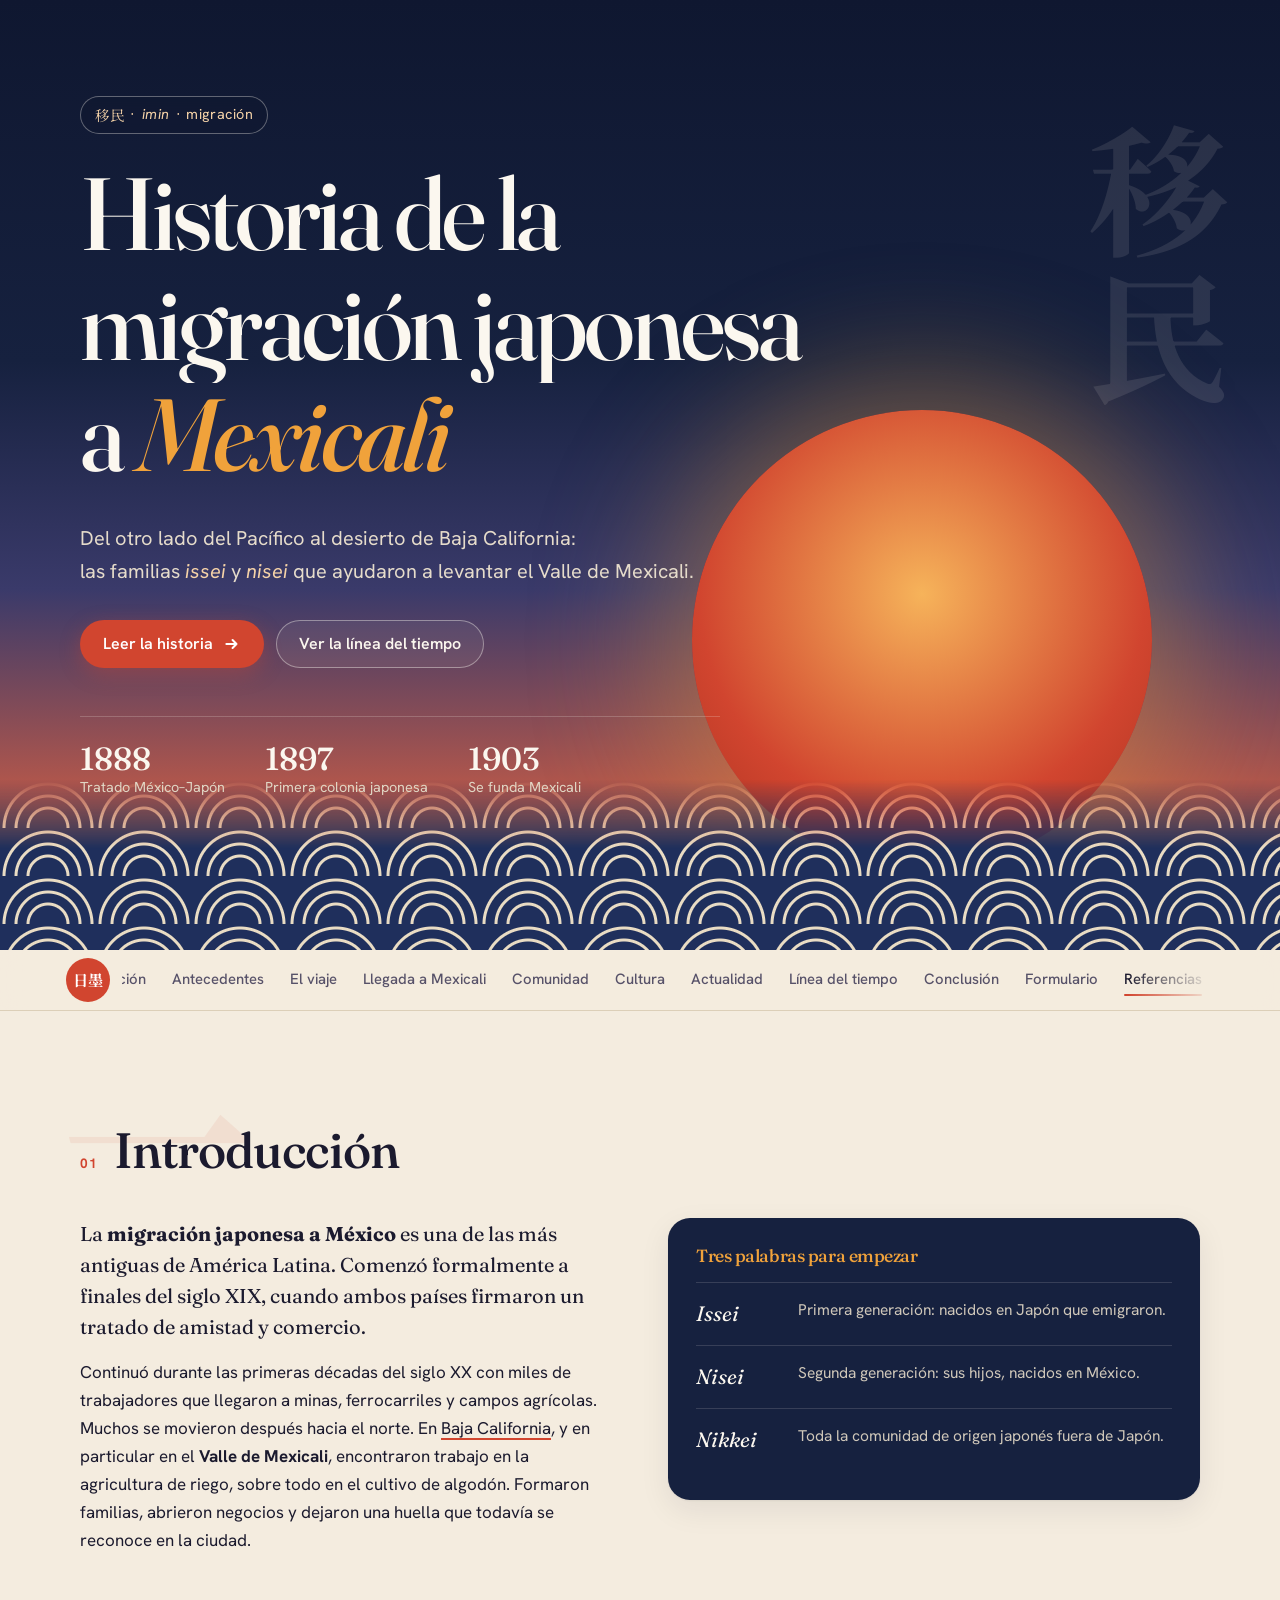
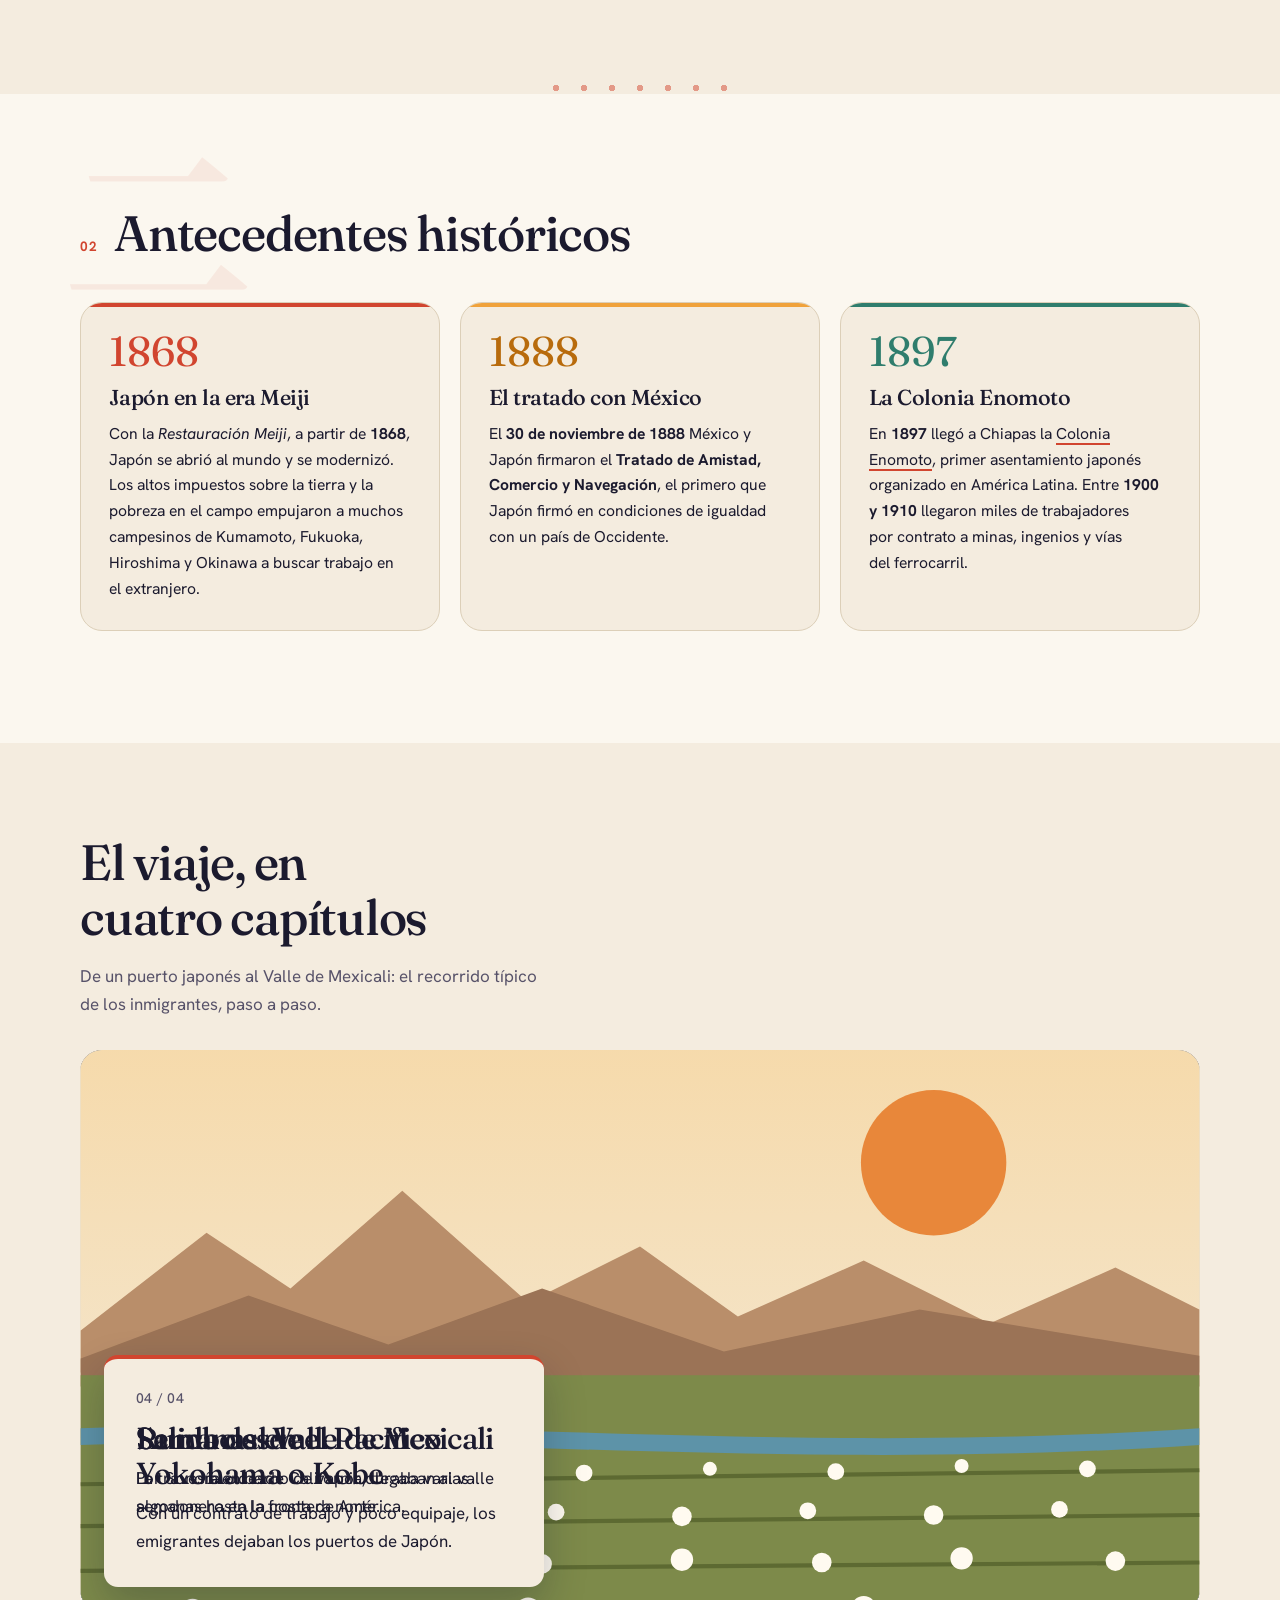
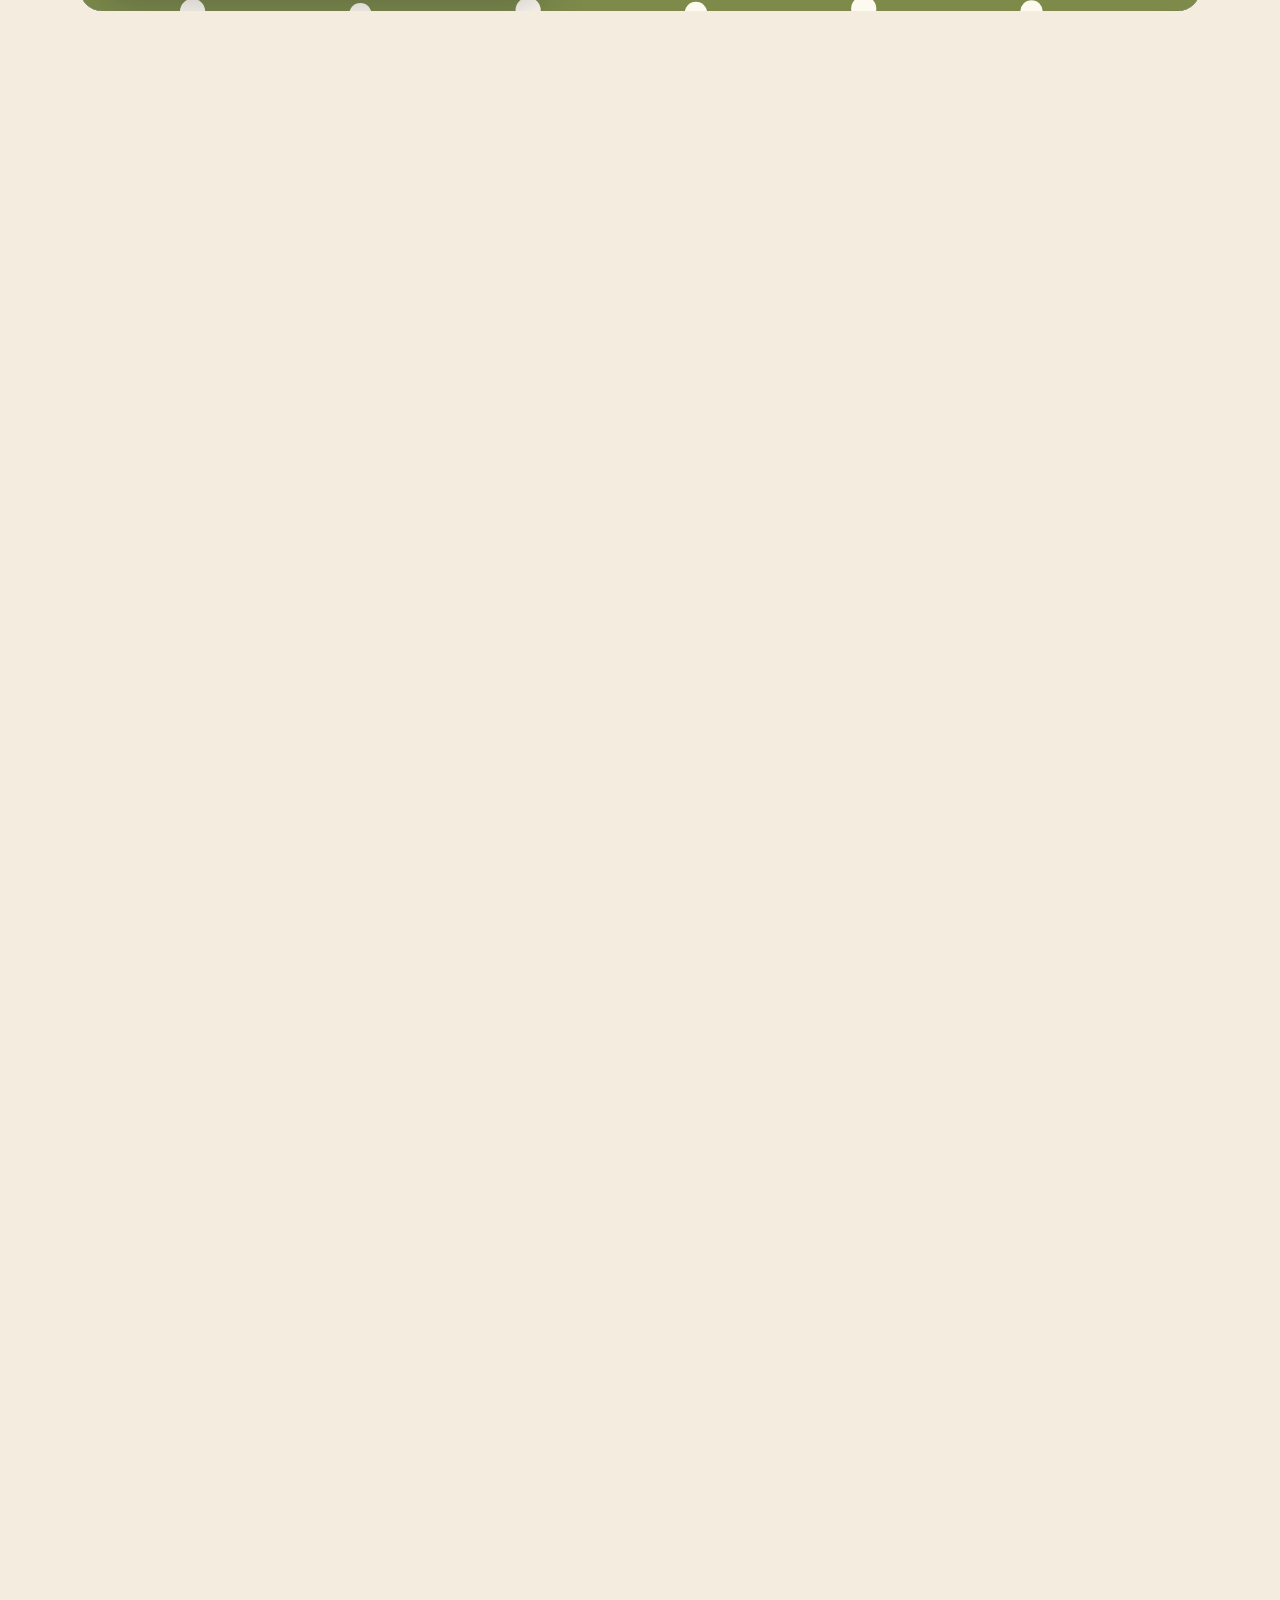
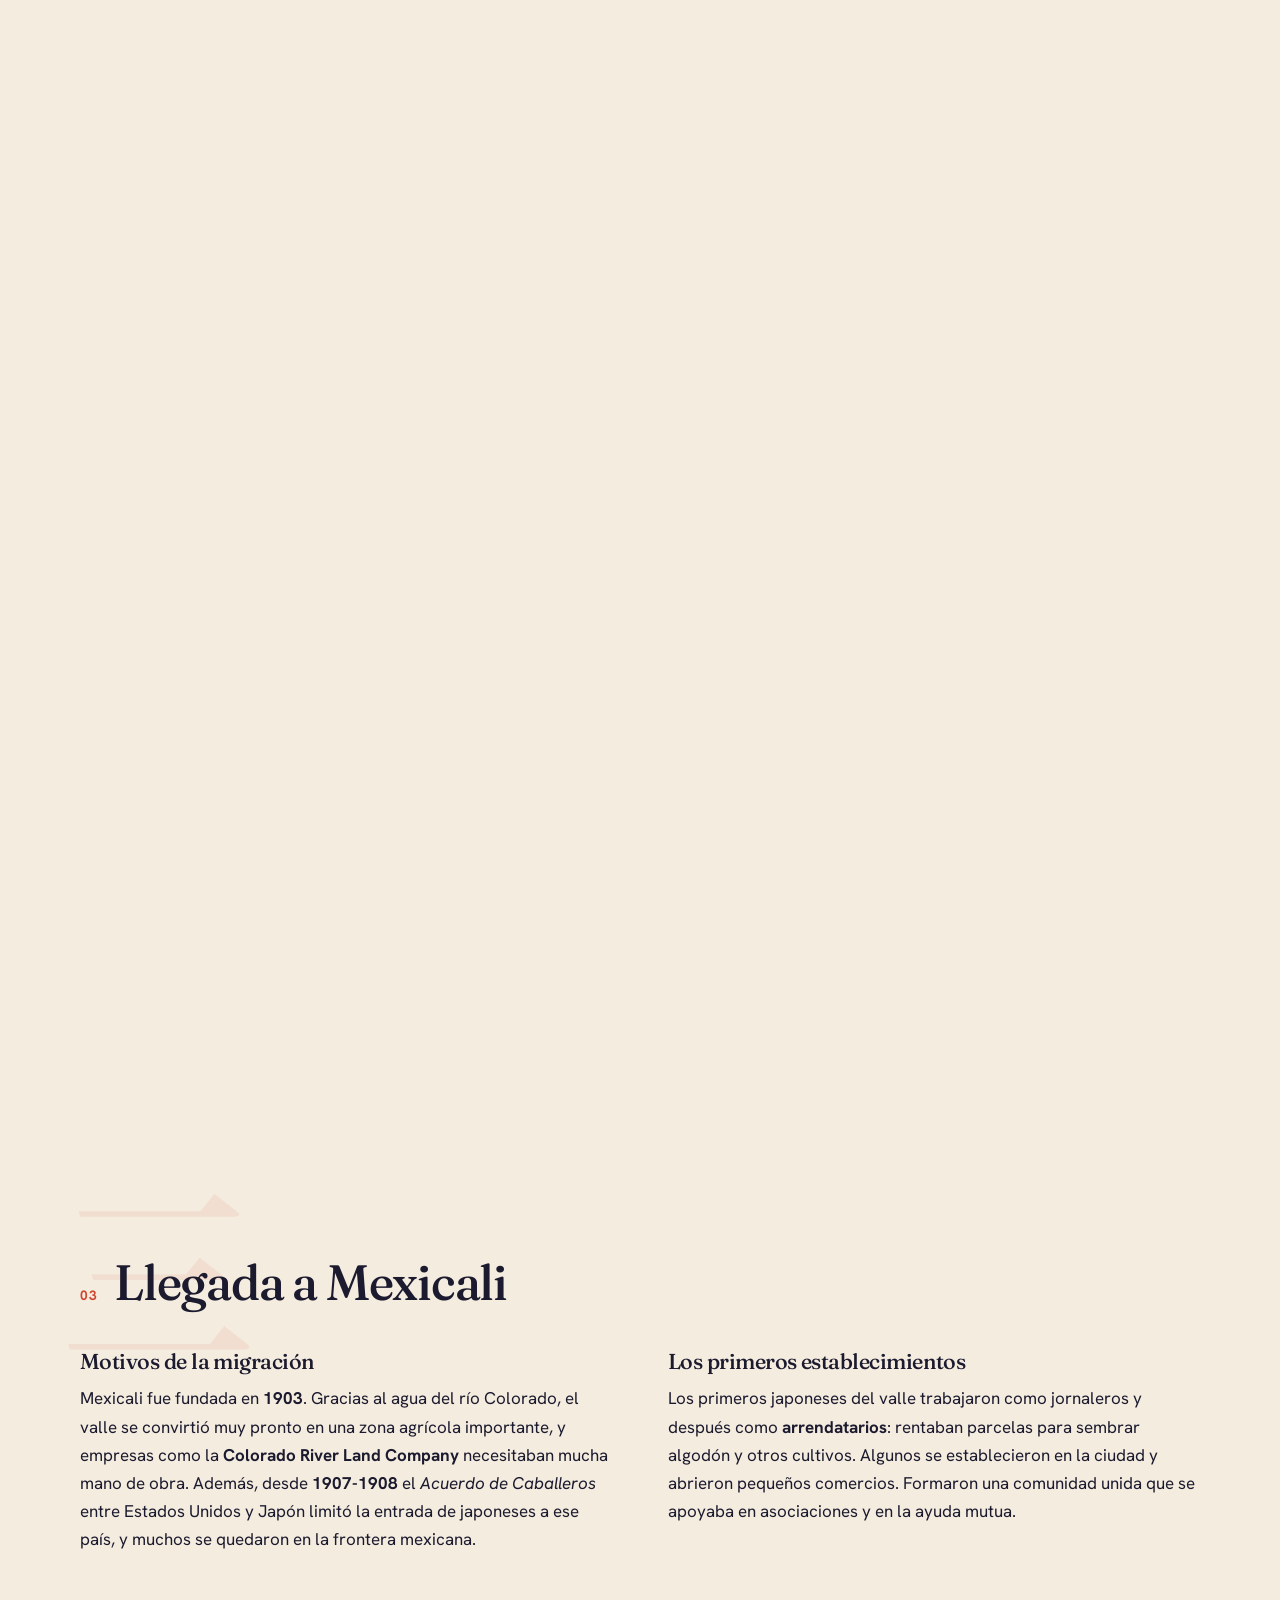
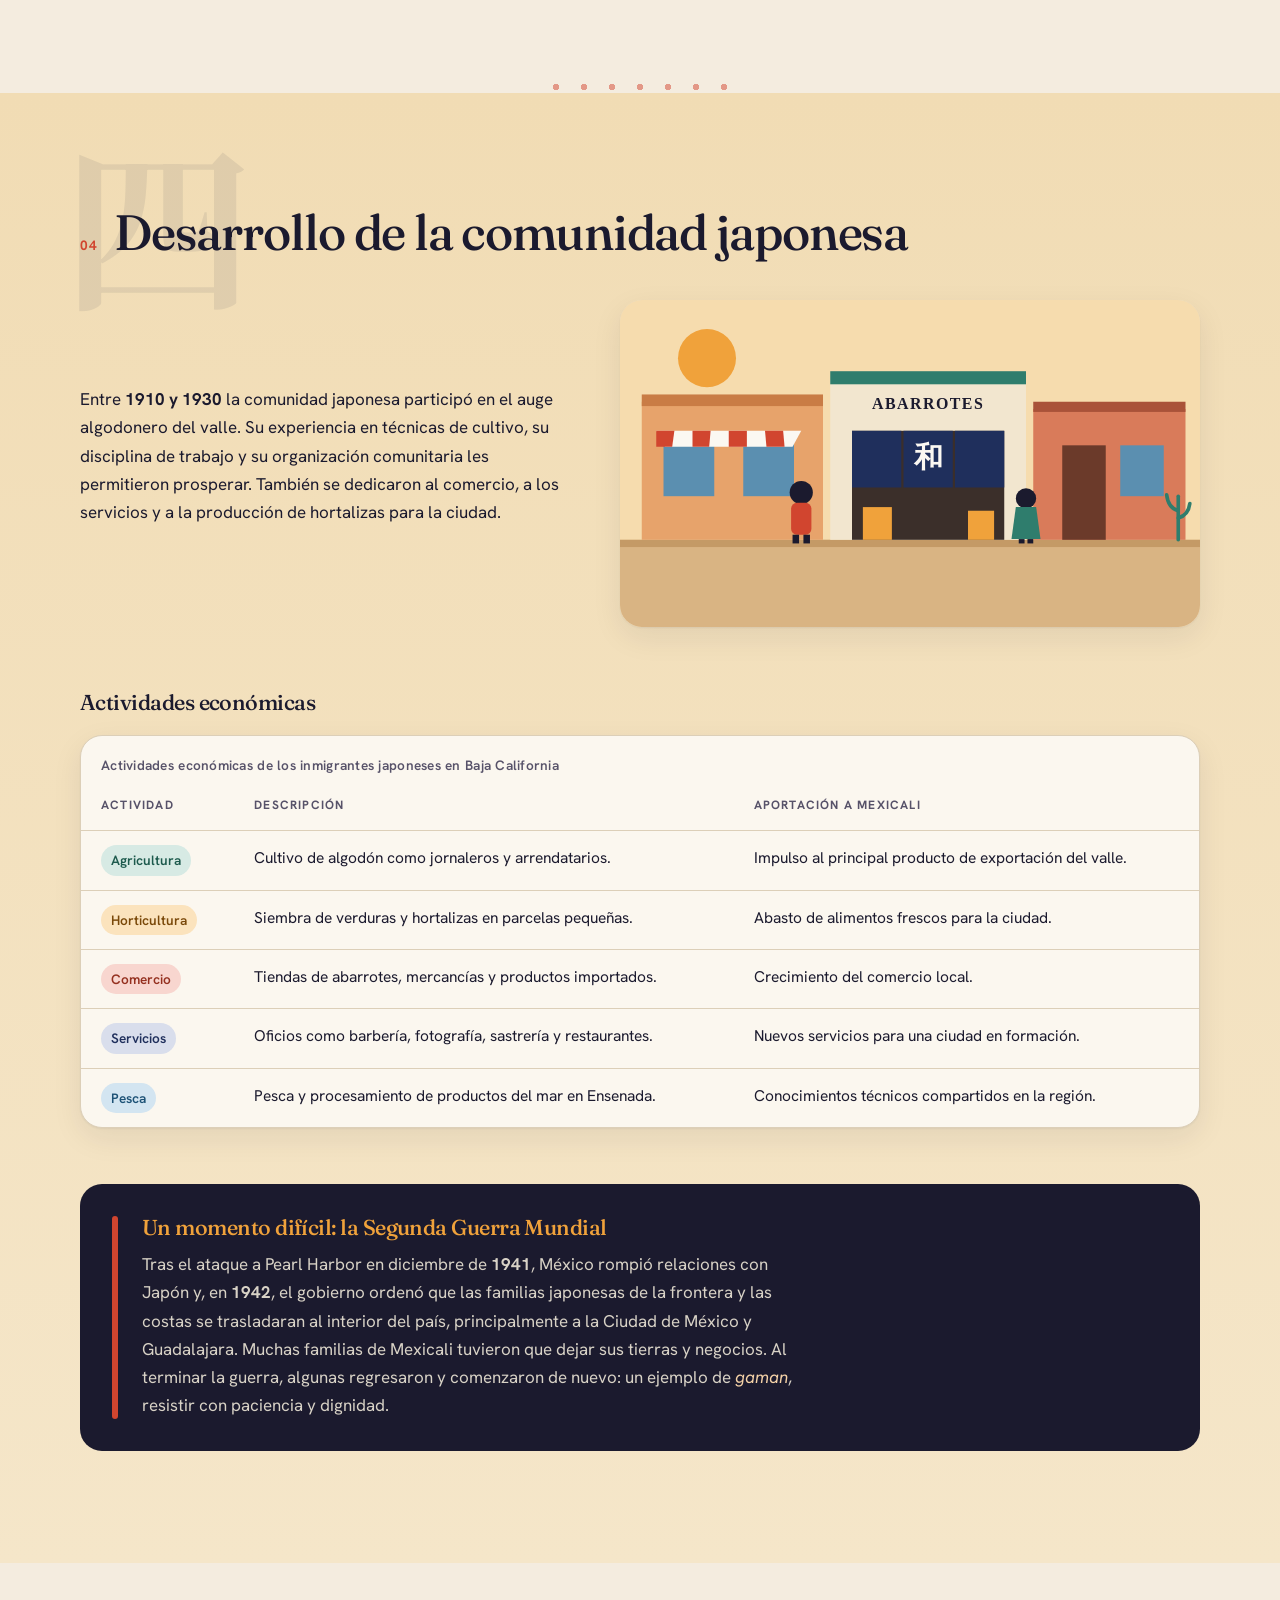
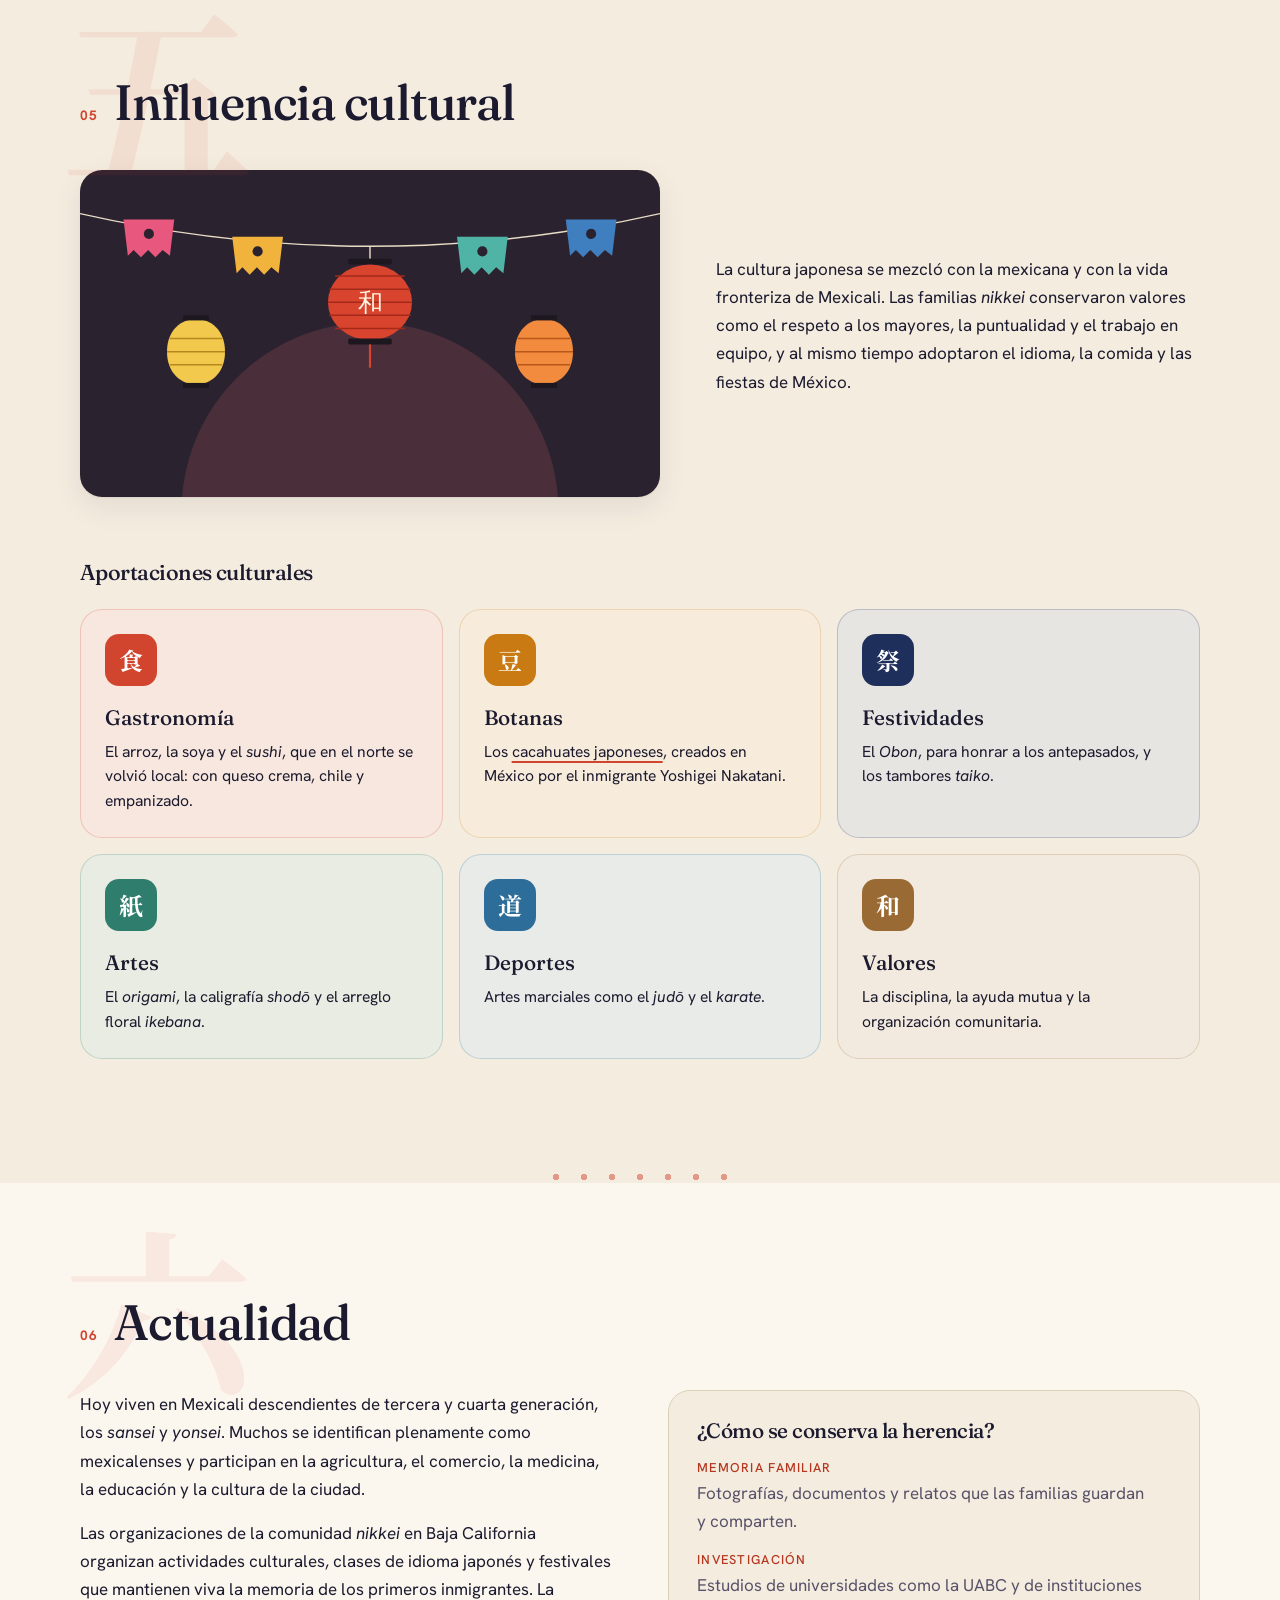
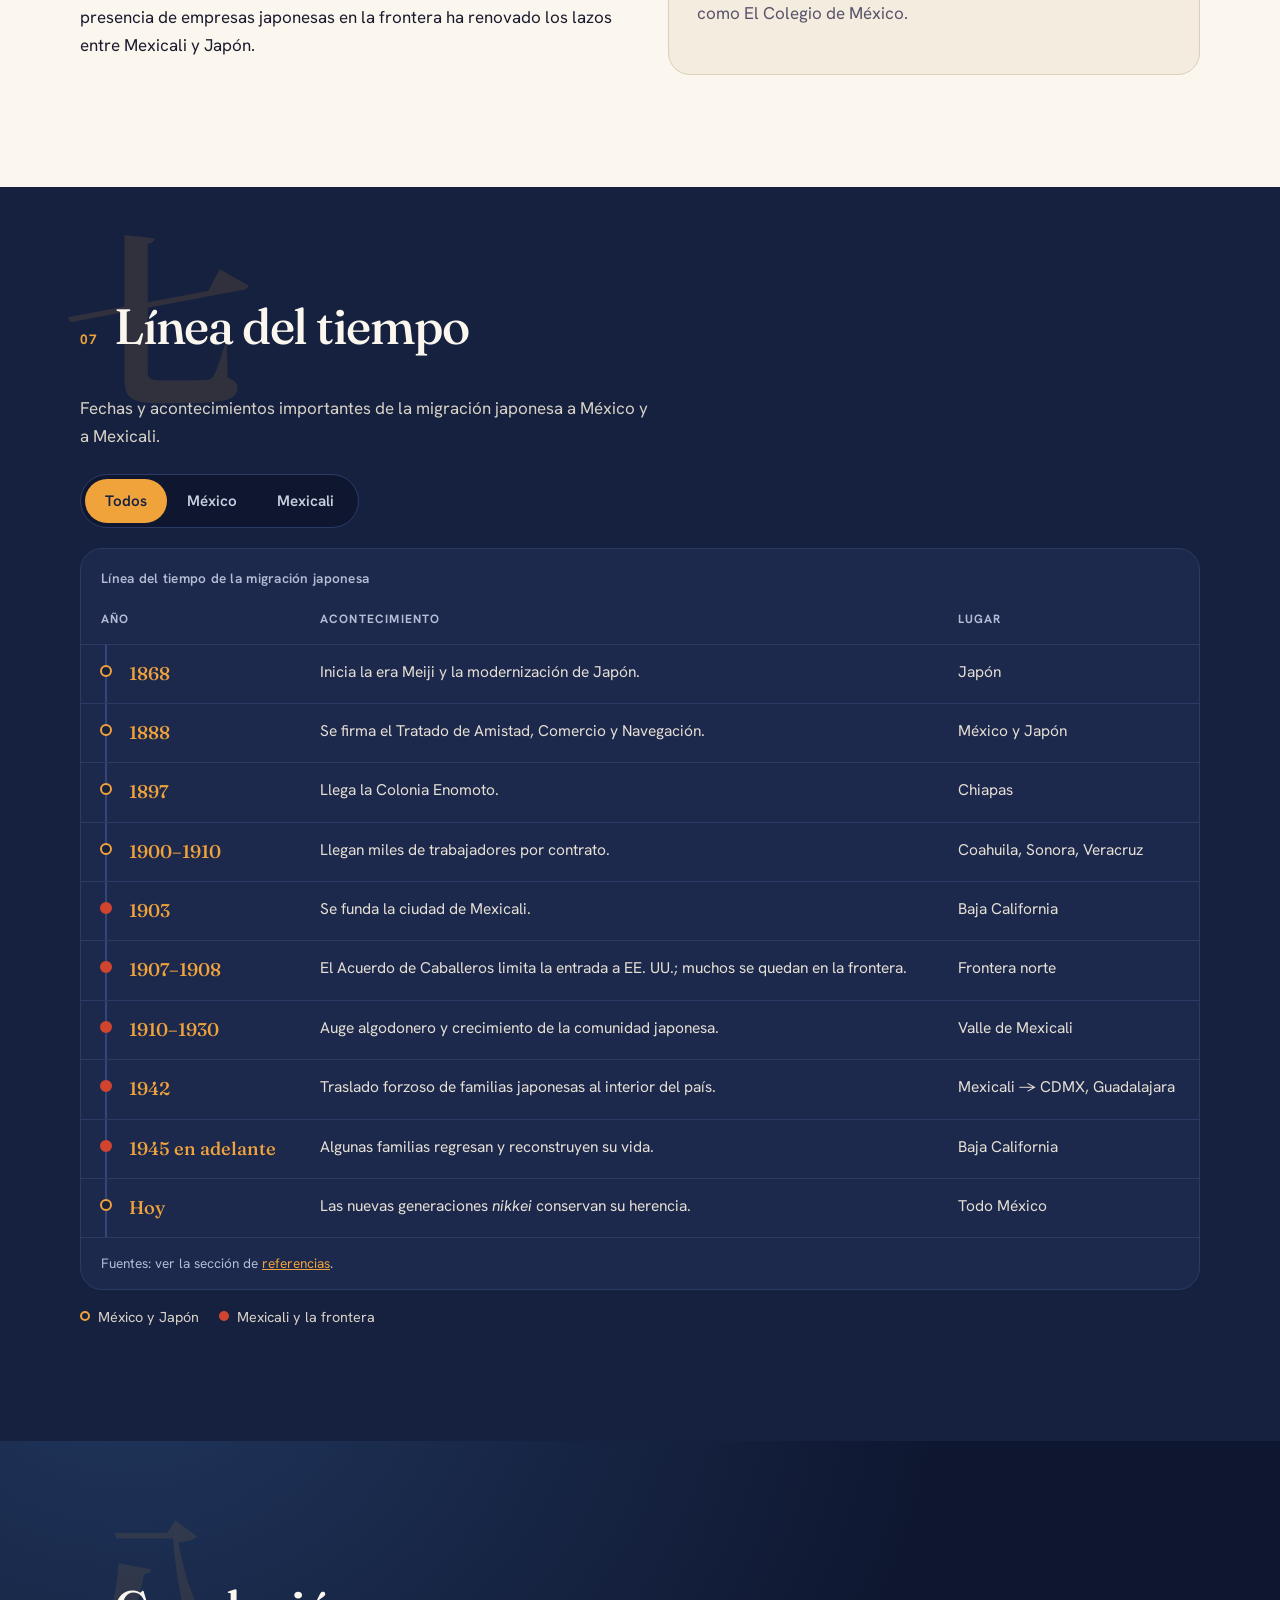
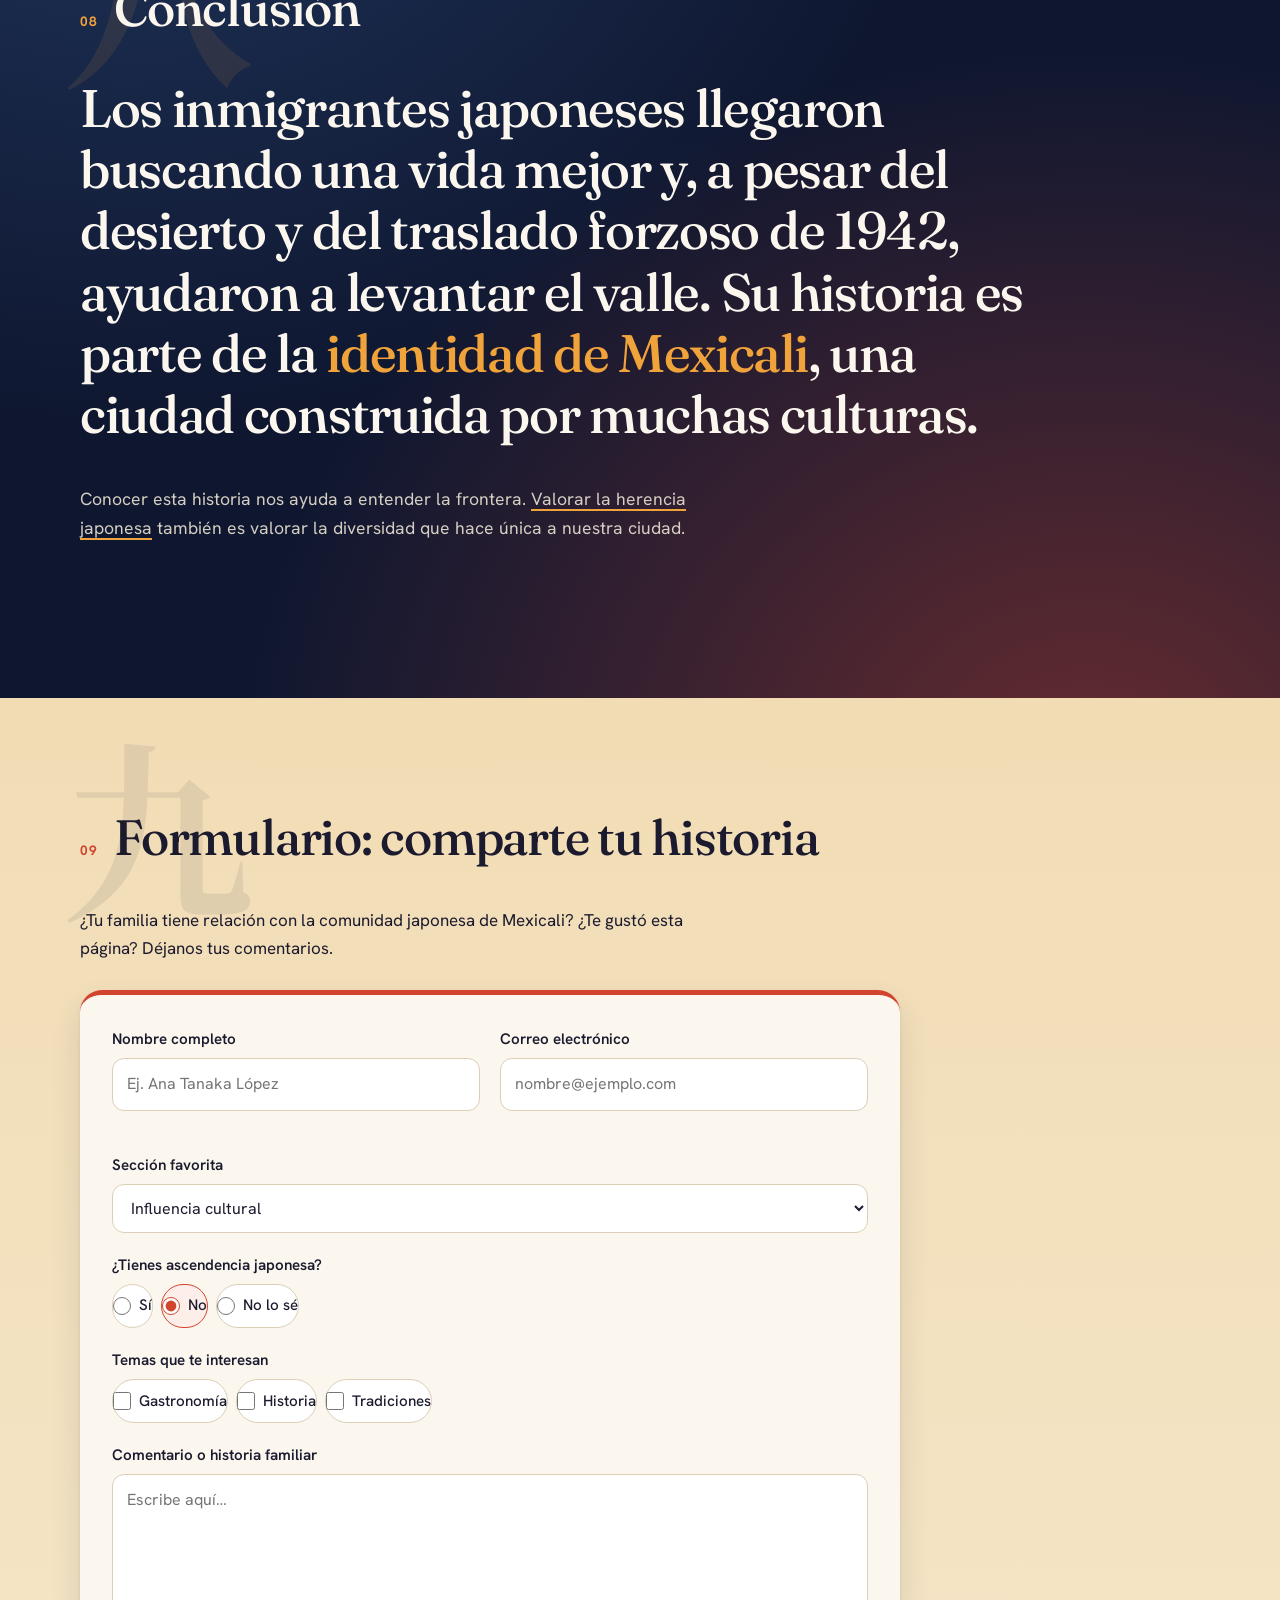
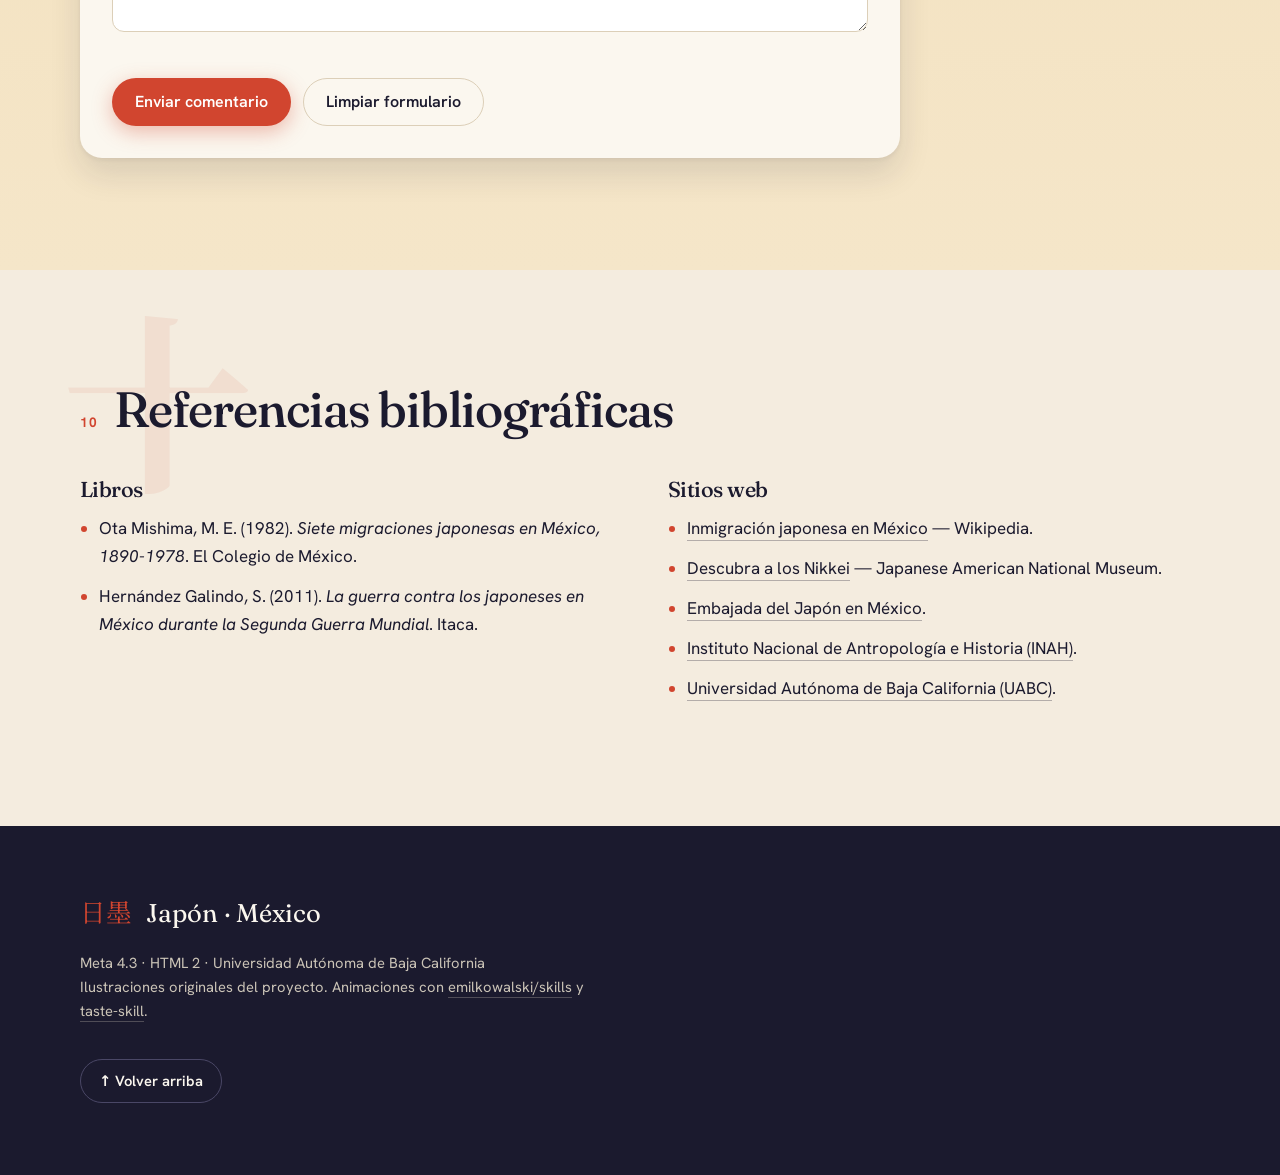
==== commit 31f008b7: "Rediseño con taste-skill: paleta propia, portada animada y momentos al hacer scroll - Portada a pant" ====
--- a/index.html
+++ b/index.html
@@ -3,27 +3,48 @@
 <head>
   <meta charset="UTF-8">
   <meta name="viewport" content="width=device-width, initial-scale=1.0">
-  <meta name="description" content="Historia de la migración japonesa a Mexicali, Baja California: antecedentes, llegada, comunidad, cultura y legado.">
+  <meta name="description" content="Historia de la migración japonesa a Mexicali, Baja California: del tratado de 1888 al auge algodonero del valle y la herencia nikkei de hoy.">
   <meta name="author" content="Alumno UABC">
+  <meta name="theme-color" content="#16213f">
   <title>Historia de la migración japonesa a Mexicali</title>
+  <script>document.documentElement.classList.add('mo-js');setTimeout(function(){document.documentElement.classList.add('mo-safe')},2500)</script>
+  <link rel="preconnect" href="https://fonts.googleapis.com">
+  <link rel="preconnect" href="https://fonts.gstatic.com" crossorigin>
+  <link rel="stylesheet" href="https://fonts.googleapis.com/css2?family=Fraunces:ital,opsz,wght@0,9..144,400..700;1,9..144,400&family=Hanken+Grotesk:wght@400..700&family=Noto+Serif+JP:wght@500;700&display=swap">
   <link rel="stylesheet" href="css/estilos.css">
+  <link rel="stylesheet" href="assets/moments/photo-chapters.css">
+  <link rel="stylesheet" href="assets/moments/word-highlight.css">
 </head>
 <body>
 
   <a class="saltar" href="#contenido">Saltar al contenido</a>
 
-  <!-- ===== Encabezado principal ===== -->
+  <!-- ===== Portada ===== -->
   <header class="portada" id="inicio">
+    <div class="portada__cielo" aria-hidden="true">
+      <div class="portada__sol"></div>
+      <div class="portada__olas"></div>
+      <span class="portada__kanji" lang="ja"><span>移</span><span>民</span></span>
+    </div>
     <div class="portada__interior">
-      <p class="sello" data-entrada="1">移民 · <i>imin</i> · migración</p>
-      <h1 data-entrada="2">Historia de la migración japonesa a Mexicali</h1>
-      <p class="portada__bajada" data-entrada="3">
+      <p class="sello" data-entrada="0"><span lang="ja">移民</span> · <i>imin</i> · migración</p>
+      <h1>
+        <span class="linea"><span data-entrada="1">Historia de la</span></span>
+        <span class="linea"><span data-entrada="2">migración japonesa</span></span>
+        <span class="linea"><span data-entrada="3">a <em>Mexicali</em></span></span>
+      </h1>
+      <p class="portada__bajada" data-entrada="4">
         Del otro lado del Pacífico al desierto de Baja California:<br>
-        la historia de las familias <i>issei</i> y <i>nisei</i> que ayudaron a construir el Valle de Mexicali.
+        las familias <i>issei</i> y <i>nisei</i> que ayudaron a levantar el Valle de Mexicali.
       </p>
-      <div class="portada__acciones" data-entrada="4">
-        <a class="boton boton--primario" href="#introduccion">Comenzar a leer</a>
-        <a class="boton boton--secundario" href="#linea-tiempo">Ver línea del tiempo</a>
+      <div class="portada__acciones" data-entrada="5">
+        <a class="boton boton--primario" href="#introduccion">Leer la historia <svg class="flecha" viewBox="0 0 16 16" aria-hidden="true"><path d="M3 8h9M8.5 4.5 12 8l-3.5 3.5" fill="none" stroke="currentColor" stroke-width="1.8" stroke-linecap="round" stroke-linejoin="round"/></svg></a>
+        <a class="boton boton--fantasma" href="#linea-tiempo">Ver la línea del tiempo</a>
+      </div>
+      <div class="portada__datos" data-entrada="6">
+        <div><strong>1888</strong><span>Tratado México–Japón</span></div>
+        <div><strong>1897</strong><span>Primera colonia japonesa</span></div>
+        <div><strong>1903</strong><span>Se funda Mexicali</span></div>
       </div>
     </div>
   </header>
@@ -31,13 +52,14 @@
   <!-- ===== Índice de navegación (hipervínculos internos) ===== -->
   <nav class="indice" aria-label="Índice de navegación">
     <div class="indice__interior">
-      <h2 class="indice__titulo">Índice</h2>
+      <a class="indice__marca" href="#inicio"><span lang="ja">日墨</span></a>
       <ol class="indice__lista">
         <li><a href="#introduccion">Introducción</a></li>
-        <li><a href="#antecedentes">Antecedentes históricos</a></li>
+        <li><a href="#antecedentes">Antecedentes</a></li>
+        <li><a href="#viaje">El viaje</a></li>
         <li><a href="#llegada">Llegada a Mexicali</a></li>
-        <li><a href="#comunidad">Desarrollo de la comunidad</a></li>
-        <li><a href="#cultura">Influencia cultural</a></li>
+        <li><a href="#comunidad">Comunidad</a></li>
+        <li><a href="#cultura">Cultura</a></li>
         <li><a href="#actualidad">Actualidad</a></li>
         <li><a href="#linea-tiempo">Línea del tiempo</a></li>
         <li><a href="#conclusion">Conclusión</a></li>
@@ -51,423 +73,440 @@
 
     <!-- 1. Introducción -->
     <section class="seccion" id="introduccion">
-      <div class="seccion__encabezado">
-        <span class="seccion__numero">01</span>
-        <h2>Introducción</h2>
-      </div>
-      <p>
-        La <b>migración japonesa a México</b> es una de las más antiguas de América Latina. Comenzó formalmente a
-        finales del siglo XIX, cuando ambos países firmaron un tratado de amistad y comercio, y continuó durante las
-        primeras décadas del siglo XX con miles de trabajadores que llegaron a minas, ferrocarriles y campos agrícolas.
-      </p>
-      <p>
-        Muchos de esos inmigrantes se movieron hacia el norte del país. En <u>Baja California</u>, y en particular en el
-        <b>Valle de Mexicali</b>, encontraron trabajo en la agricultura de riego, sobre todo en el cultivo de algodón.
-        Con el tiempo formaron familias, abrieron negocios y dejaron una huella que todavía se reconoce en la ciudad.
-      </p>
-      <div class="cita">
-        <p>A los japoneses nacidos en Japón que emigraron se les llama <i>issei</i> (primera generación); a sus hijos
-        nacidos en México, <i>nisei</i>; y a toda la comunidad de origen japonés fuera de Japón, <i>nikkei</i>.</p>
+      <div class="seccion__interior">
+        <div class="seccion__encabezado">
+          <span class="seccion__kanji" lang="ja" aria-hidden="true">一</span>
+          <span class="seccion__numero">01</span>
+          <h2>Introducción</h2>
+        </div>
+        <div class="dos-columnas">
+          <div>
+            <p class="entrada">
+              La <b>migración japonesa a México</b> es una de las más antiguas de América Latina. Comenzó formalmente a
+              finales del siglo XIX, cuando ambos países firmaron un tratado de amistad y comercio.
+            </p>
+            <p>
+              Continuó durante las primeras décadas del siglo XX con miles de trabajadores que llegaron a minas,
+              ferrocarriles y campos agrícolas. Muchos se movieron después hacia el norte. En <u>Baja California</u>, y en
+              particular en el <b>Valle de Mexicali</b>, encontraron trabajo en la agricultura de riego, sobre todo en el
+              cultivo de algodón. Formaron familias, abrieron negocios y dejaron una huella que todavía se reconoce en la ciudad.
+            </p>
+          </div>
+          <div class="glosario">
+            <h3>Tres palabras para empezar</h3>
+            <dl>
+              <div><dt><i>Issei</i></dt><dd>Primera generación: nacidos en Japón que emigraron.</dd></div>
+              <div><dt><i>Nisei</i></dt><dd>Segunda generación: sus hijos, nacidos en México.</dd></div>
+              <div><dt><i>Nikkei</i></dt><dd>Toda la comunidad de origen japonés fuera de Japón.</dd></div>
+            </dl>
+          </div>
+        </div>
       </div>
     </section>
 
     <hr>
 
     <!-- 2. Antecedentes -->
-    <section class="seccion" id="antecedentes">
-      <div class="seccion__encabezado">
-        <span class="seccion__numero">02</span>
-        <h2>Antecedentes históricos</h2>
-      </div>
-      <h3>Japón en la era Meiji</h3>
-      <p>
-        A partir de <strong>1868</strong>, con la <i>Restauración Meiji</i>, Japón se abrió al mundo y se modernizó
-        rápidamente. Sin embargo, los altos impuestos sobre la tierra y la pobreza en el campo empujaron a muchos
-        campesinos, sobre todo de prefecturas del sur como Kumamoto, Fukuoka, Hiroshima y Okinawa, a buscar trabajo en
-        el extranjero.
-      </p>
-      <h3>El tratado con México</h3>
-      <p>
-        El <strong>30 de noviembre de 1888</strong> México y Japón firmaron el <b>Tratado de Amistad, Comercio y
-        Navegación</b>. Para Japón fue muy importante, porque fue el primer tratado en condiciones de igualdad que
-        firmó con un país de Occidente. Este acuerdo abrió la puerta a la llegada de colonos japoneses.
-      </p>
-      <h3>La Colonia Enomoto y los trabajadores por contrato</h3>
-      <p>
-        En <strong>1897</strong> llegó a Chiapas un grupo de colonos impulsado por el político Enomoto Takeaki, conocido
-        como la <u>Colonia Enomoto</u>, considerado el primer asentamiento japonés organizado en América Latina.
-        Entre <strong>1900 y 1910</strong> llegaron miles de trabajadores contratados por compañías de emigración para
-        trabajar en minas de carbón de Coahuila, minas de cobre de Sonora, ingenios azucareros y la construcción de
-        vías del ferrocarril.
-      </p>
+    <section class="seccion seccion--papel" id="antecedentes">
+      <div class="seccion__interior">
+        <div class="seccion__encabezado">
+          <span class="seccion__kanji" lang="ja" aria-hidden="true">二</span>
+          <span class="seccion__numero">02</span>
+          <h2>Antecedentes históricos</h2>
+        </div>
+        <div class="tres-columnas">
+          <article class="tarjeta">
+            <span class="tarjeta__fecha">1868</span>
+            <h3>Japón en la era Meiji</h3>
+            <p>
+              Con la <i>Restauración Meiji</i>, a partir de <strong>1868</strong>, Japón se abrió al mundo y se modernizó.
+              Los altos impuestos sobre la tierra y la pobreza en el campo empujaron a muchos campesinos de Kumamoto,
+              Fukuoka, Hiroshima y Okinawa a buscar trabajo en el extranjero.
+            </p>
+          </article>
+          <article class="tarjeta">
+            <span class="tarjeta__fecha">1888</span>
+            <h3>El tratado con México</h3>
+            <p>
+              El <strong>30 de noviembre de 1888</strong> México y Japón firmaron el <b>Tratado de Amistad, Comercio y
+              Navegación</b>, el primero que Japón firmó en condiciones de igualdad con un país de Occidente.
+            </p>
+          </article>
+          <article class="tarjeta">
+            <span class="tarjeta__fecha">1897</span>
+            <h3>La Colonia Enomoto</h3>
+            <p>
+              En <strong>1897</strong> llegó a Chiapas la <u>Colonia Enomoto</u>, primer asentamiento japonés organizado
+              en América Latina. Entre <strong>1900 y 1910</strong> llegaron miles de trabajadores por contrato a minas,
+              ingenios y vías del ferrocarril.
+            </p>
+          </article>
+        </div>
+      </div>
+    </section>
+
+    <!-- 3. El viaje: momento "photo-chapters" (lista ordenada de rutas de llegada) -->
+    <section class="seccion seccion--viaje" id="viaje" data-moment="photo-chapters">
+      <div class="mo-ph">
+        <div class="mo-ph__head">
+          <h2>El viaje, en cuatro capítulos</h2>
+          <p>De un puerto japonés al Valle de Mexicali: el recorrido típico de los inmigrantes, paso a paso.</p>
+        </div>
+        <ol class="mo-ph__list">
+          <li class="mo-ph__ch">
+            <figure class="mo-ph__pic"><img src="img/puerto-salida.svg" alt="Amanecer en un puerto japonés con el monte Fuji y un barco de vapor zarpando" width="800" height="450"></figure>
+            <h3>Salida desde Yokohama o Kobe</h3>
+            <p>Con un contrato de trabajo y poco equipaje, los emigrantes dejaban los puertos de Japón.</p>
+          </li>
+          <li class="mo-ph__ch">
+            <figure class="mo-ph__pic"><img src="img/travesia.svg" alt="Barco de vapor cruzando el océano Pacífico de noche entre grandes olas" width="800" height="450"></figure>
+            <h3>Semanas en el Pacífico</h3>
+            <p>La travesía en barco de vapor duraba varias semanas hasta la costa de América.</p>
+          </li>
+          <li class="mo-ph__ch">
+            <figure class="mo-ph__pic"><img src="img/ruta-pacifico.svg" alt="Mapa ilustrado de la ruta desde Japón hasta Chiapas y después hacia Mexicali" width="800" height="450"></figure>
+            <h3>Puertos de México</h3>
+            <p>Desembarcaban en Salina Cruz o Manzanillo y trabajaban en minas, ingenios o el ferrocarril.</p>
+          </li>
+          <li class="mo-ph__ch">
+            <figure class="mo-ph__pic"><img src="img/valle-algodon.svg" alt="Campos de algodón del Valle de Mexicali con la Sierra Cucapá al fondo" width="800" height="450"></figure>
+            <h3>Rumbo al Valle de Mexicali</h3>
+            <p>Por Sonora o desde California, llegaban al valle algodonero en la frontera norte.</p>
+          </li>
+        </ol>
+      </div>
+    </section>
+
+    <!-- 4. Llegada a Mexicali -->
+    <section class="seccion" id="llegada">
+      <div class="seccion__interior">
+        <div class="seccion__encabezado">
+          <span class="seccion__kanji" lang="ja" aria-hidden="true">三</span>
+          <span class="seccion__numero">03</span>
+          <h2>Llegada a Mexicali</h2>
+        </div>
+        <div class="dos-columnas">
+          <div>
+            <h3>Motivos de la migración</h3>
+            <p>
+              Mexicali fue fundada en <strong>1903</strong>. Gracias al agua del río Colorado, el valle se convirtió muy pronto
+              en una zona agrícola importante, y empresas como la <b>Colorado River Land Company</b> necesitaban mucha mano
+              de obra. Además, desde <strong>1907-1908</strong> el <i>Acuerdo de Caballeros</i> entre Estados Unidos y Japón
+              limitó la entrada de japoneses a ese país, y muchos se quedaron en la frontera mexicana.
+            </p>
+          </div>
+          <div>
+            <h3>Los primeros establecimientos</h3>
+            <p>
+              Los primeros japoneses del valle trabajaron como jornaleros y después como <b>arrendatarios</b>: rentaban
+              parcelas para sembrar algodón y otros cultivos. Algunos se establecieron en la ciudad y abrieron pequeños
+              comercios. Formaron una comunidad unida que se apoyaba en asociaciones y en la ayuda mutua.
+            </p>
+          </div>
+        </div>
+      </div>
     </section>
 
     <hr>
 
-    <!-- 3. Llegada a Mexicali -->
-    <section class="seccion" id="llegada">
-      <div class="seccion__encabezado">
-        <span class="seccion__numero">03</span>
-        <h2>Llegada a Mexicali</h2>
-      </div>
-      <figure class="figura">
-        <img src="img/ruta-pacifico.svg" alt="Mapa ilustrado de la ruta de migración desde Japón hasta Chiapas y después hacia Mexicali" width="800" height="450" loading="lazy">
-        <figcaption>Ruta aproximada: de Japón a los puertos del Pacífico mexicano y, desde ahí, hacia el norte.</figcaption>
-      </figure>
-      <h3>Motivos de la migración</h3>
-      <p>
-        Mexicali fue fundada en <strong>1903</strong>. Gracias al agua del río Colorado, el valle se convirtió muy
-        pronto en una zona agrícola importante, y empresas como la <b>Colorado River Land Company</b> necesitaban
-        mucha mano de obra. Además, desde <strong>1907-1908</strong> el llamado <i>Acuerdo de Caballeros</i> entre
-        Estados Unidos y Japón limitó la entrada de japoneses a ese país, por lo que muchos se quedaron en la frontera
-        mexicana.
-      </p>
-      <h3>Rutas de llegada</h3>
-      <p>Los inmigrantes llegaron a Mexicali por varios caminos. Un recorrido típico era:</p>
-      <ol class="lista-pasos">
-        <li>Salida desde un puerto japonés, como Yokohama o Kobe.</li>
-        <li>Travesía del océano Pacífico en barco, de varias semanas.</li>
-        <li>Llegada a puertos mexicanos como Salina Cruz o Manzanillo, o a puertos de Estados Unidos.</li>
-        <li>Trabajo temporal en minas, ferrocarriles o plantaciones del país.</li>
-        <li>Viaje hacia el norte, por Sonora o desde California, hasta el Valle de Mexicali.</li>
-      </ol>
-      <h3>Los primeros establecimientos</h3>
-      <p>
-        Los primeros japoneses del valle trabajaron como jornaleros y después como <b>arrendatarios</b>: rentaban
-        parcelas para sembrar algodón y otros cultivos. Algunos se establecieron en la ciudad y abrieron pequeños
-        comercios. Poco a poco formaron una comunidad unida que se apoyaba en asociaciones y en la ayuda mutua.
-      </p>
+    <!-- 5. Comunidad -->
+    <section class="seccion seccion--arena" id="comunidad">
+      <div class="seccion__interior">
+        <div class="seccion__encabezado">
+          <span class="seccion__kanji" lang="ja" aria-hidden="true">四</span>
+          <span class="seccion__numero">04</span>
+          <h2>Desarrollo de la comunidad japonesa</h2>
+        </div>
+        <div class="dividido">
+          <div>
+            <p>
+              Entre <strong>1910 y 1930</strong> la comunidad japonesa participó en el auge algodonero del valle. Su
+              experiencia en técnicas de cultivo, su disciplina de trabajo y su organización comunitaria les permitieron
+              prosperar. También se dedicaron al comercio, a los servicios y a la producción de hortalizas para la ciudad.
+            </p>
+          </div>
+          <a class="foto m-zoom" href="#cultura" aria-label="Ir a la sección de influencia cultural">
+            <img src="img/comunidad.svg" alt="Calle de Mexicali con una tienda de abarrotes que tiene una cortina noren japonesa" width="800" height="450" loading="lazy">
+          </a>
+        </div>
+
+        <h3>Actividades económicas</h3>
+        <div class="tabla-envoltura">
+          <table class="tabla">
+            <caption>Actividades económicas de los inmigrantes japoneses en Baja California</caption>
+            <thead>
+              <tr>
+                <th scope="col">Actividad</th>
+                <th scope="col">Descripción</th>
+                <th scope="col">Aportación a Mexicali</th>
+              </tr>
+            </thead>
+            <tbody>
+              <tr><td><span class="chip chip--verde">Agricultura</span></td><td>Cultivo de algodón como jornaleros y arrendatarios.</td><td>Impulso al principal producto de exportación del valle.</td></tr>
+              <tr><td><span class="chip chip--sol">Horticultura</span></td><td>Siembra de verduras y hortalizas en parcelas pequeñas.</td><td>Abasto de alimentos frescos para la ciudad.</td></tr>
+              <tr><td><span class="chip chip--rojo">Comercio</span></td><td>Tiendas de abarrotes, mercancías y productos importados.</td><td>Crecimiento del comercio local.</td></tr>
+              <tr><td><span class="chip chip--indigo">Servicios</span></td><td>Oficios como barbería, fotografía, sastrería y restaurantes.</td><td>Nuevos servicios para una ciudad en formación.</td></tr>
+              <tr><td><span class="chip chip--mar">Pesca</span></td><td>Pesca y procesamiento de productos del mar en Ensenada.</td><td>Conocimientos técnicos compartidos en la región.</td></tr>
+            </tbody>
+          </table>
+        </div>
+
+        <div class="aviso-historico">
+          <h3>Un momento difícil: la Segunda Guerra Mundial</h3>
+          <p>
+            Tras el ataque a Pearl Harbor en diciembre de <strong>1941</strong>, México rompió relaciones con Japón y, en
+            <strong>1942</strong>, el gobierno ordenó que las familias japonesas de la frontera y las costas se trasladaran al
+            interior del país, principalmente a la Ciudad de México y Guadalajara. Muchas familias de Mexicali tuvieron que
+            dejar sus tierras y negocios. Al terminar la guerra, algunas regresaron y comenzaron de nuevo: un ejemplo de
+            <i>gaman</i>, resistir con paciencia y dignidad.
+          </p>
+        </div>
+      </div>
+    </section>
+
+    <!-- 6. Influencia cultural -->
+    <section class="seccion" id="cultura">
+      <div class="seccion__interior">
+        <div class="seccion__encabezado">
+          <span class="seccion__kanji" lang="ja" aria-hidden="true">五</span>
+          <span class="seccion__numero">05</span>
+          <h2>Influencia cultural</h2>
+        </div>
+        <div class="dividido dividido--invertido">
+          <div class="foto foto--quieta">
+            <img src="img/cultura-nikkei.svg" alt="Faroles japoneses de papel junto a papel picado mexicano" width="800" height="450" loading="lazy">
+          </div>
+          <p>
+            La cultura japonesa se mezcló con la mexicana y con la vida fronteriza de Mexicali. Las familias <i>nikkei</i>
+            conservaron valores como el respeto a los mayores, la puntualidad y el trabajo en equipo, y al mismo tiempo
+            adoptaron el idioma, la comida y las fiestas de México.
+          </p>
+        </div>
+        <h3>Aportaciones culturales</h3>
+        <ul class="aportes">
+          <li class="aporte aporte--rojo"><span class="aporte__icono" lang="ja" aria-hidden="true">食</span><b>Gastronomía</b> El arroz, la soya y el <i>sushi</i>, que en el norte se volvió local: con queso crema, chile y empanizado.</li>
+          <li class="aporte aporte--sol"><span class="aporte__icono" lang="ja" aria-hidden="true">豆</span><b>Botanas</b> Los <u>cacahuates japoneses</u>, creados en México por el inmigrante Yoshigei Nakatani.</li>
+          <li class="aporte aporte--indigo"><span class="aporte__icono" lang="ja" aria-hidden="true">祭</span><b>Festividades</b> El <i>Obon</i>, para honrar a los antepasados, y los tambores <i>taiko</i>.</li>
+          <li class="aporte aporte--verde"><span class="aporte__icono" lang="ja" aria-hidden="true">紙</span><b>Artes</b> El <i>origami</i>, la caligrafía <i>shodō</i> y el arreglo floral <i>ikebana</i>.</li>
+          <li class="aporte aporte--mar"><span class="aporte__icono" lang="ja" aria-hidden="true">道</span><b>Deportes</b> Artes marciales como el <i>judō</i> y el <i>karate</i>.</li>
+          <li class="aporte aporte--arena"><span class="aporte__icono" lang="ja" aria-hidden="true">和</span><b>Valores</b> La disciplina, la ayuda mutua y la organización comunitaria.</li>
+        </ul>
+      </div>
     </section>
 
     <hr>
 
-    <!-- 4. Comunidad -->
-    <section class="seccion" id="comunidad">
-      <div class="seccion__encabezado">
-        <span class="seccion__numero">04</span>
-        <h2>Desarrollo de la comunidad japonesa</h2>
-      </div>
-      <figure class="figura">
-        <img src="img/valle-algodon.svg" alt="Ilustración de campos de algodón en el Valle de Mexicali con la Sierra Cucapá al fondo" width="800" height="450" loading="lazy">
-        <figcaption>El algodón fue el cultivo que impulsó la economía del Valle de Mexicali en las primeras décadas del siglo XX.</figcaption>
-      </figure>
-      <p>
-        Durante las décadas de <strong>1910 a 1930</strong> la comunidad japonesa participó en el auge algodonero del
-        valle. Su experiencia en técnicas de cultivo, su disciplina de trabajo y su organización comunitaria les
-        permitieron prosperar. También se dedicaron al comercio, a los servicios y a la producción de hortalizas para
-        la ciudad.
-      </p>
-      <h3>Actividades económicas</h3>
-      <div class="tabla-envoltura">
-        <table class="tabla">
-          <caption>Actividades económicas de los inmigrantes japoneses en Baja California</caption>
-          <thead>
-            <tr>
-              <th scope="col">Actividad</th>
-              <th scope="col">Descripción</th>
-              <th scope="col">Aportación a Mexicali</th>
-            </tr>
-          </thead>
-          <tbody>
-            <tr>
-              <td><b>Agricultura</b></td>
-              <td>Cultivo de algodón como jornaleros y arrendatarios.</td>
-              <td>Impulso al principal producto de exportación del valle.</td>
-            </tr>
-            <tr>
-              <td><b>Horticultura</b></td>
-              <td>Siembra de verduras y hortalizas en parcelas pequeñas.</td>
-              <td>Abasto de alimentos frescos para la ciudad.</td>
-            </tr>
-            <tr>
-              <td><b>Comercio</b></td>
-              <td>Tiendas de abarrotes, mercancías y productos importados.</td>
-              <td>Crecimiento del comercio local.</td>
-            </tr>
-            <tr>
-              <td><b>Servicios</b></td>
-              <td>Oficios como barbería, fotografía, sastrería y restaurantes.</td>
-              <td>Nuevos servicios para una ciudad en formación.</td>
-            </tr>
-            <tr>
-              <td><b>Pesca</b> <small>(costa de B.C.)</small></td>
-              <td>Pesca y procesamiento de productos del mar en Ensenada.</td>
-              <td>Conocimientos técnicos compartidos en la región.</td>
-            </tr>
-          </tbody>
-        </table>
-      </div>
-      <h3>Un momento difícil: la Segunda Guerra Mundial</h3>
-      <p>
-        Tras el ataque a Pearl Harbor en diciembre de <strong>1941</strong>, México rompió relaciones con Japón y, en
-        <strong>1942</strong>, el gobierno ordenó que las familias japonesas que vivían en la frontera y en las costas
-        se trasladaran al interior del país, principalmente a la Ciudad de México y Guadalajara. Muchas familias de
-        Mexicali tuvieron que dejar sus tierras y negocios. Al terminar la guerra, algunas regresaron a Baja California
-        y comenzaron de nuevo, un ejemplo de lo que en japonés se llama <i>gaman</i>: resistir con paciencia y dignidad.
-      </p>
-    </section>
-
-    <hr>
-
-    <!-- 5. Influencia cultural -->
-    <section class="seccion" id="cultura">
-      <div class="seccion__encabezado">
-        <span class="seccion__numero">05</span>
-        <h2>Influencia cultural</h2>
-      </div>
-      <figure class="figura">
-        <img src="img/cultura-nikkei.svg" alt="Ilustración de faroles japoneses de papel junto a papel picado mexicano" width="800" height="450" loading="lazy">
-        <figcaption>Dos tradiciones que se encuentran: los faroles <i>chōchin</i> y el papel picado.</figcaption>
-      </figure>
-      <p>
-        La cultura japonesa se mezcló con la mexicana y con la vida fronteriza de Mexicali. Las familias
-        <i>nikkei</i> conservaron valores como el respeto a los mayores, la puntualidad y el trabajo en equipo, y al
-        mismo tiempo adoptaron el idioma, la comida y las fiestas de México.
-      </p>
-      <h3>Aportaciones culturales</h3>
-      <ul class="lista-cultura">
-        <li><b>Gastronomía:</b> el gusto por el arroz, la soya y el <i>sushi</i>, que en el norte de México se
-          transformó en versiones locales con queso crema, chile y empanizado.</li>
-        <li><b>Botanas:</b> los populares <u>cacahuates japoneses</u>, creados en México por el inmigrante
-          Yoshigei Nakatani.</li>
-        <li><b>Festividades:</b> celebraciones como el <i>Obon</i>, dedicado a honrar a los antepasados, y festivales
-          con tambores <i>taiko</i>.</li>
-        <li><b>Artes:</b> el <i>origami</i>, la caligrafía <i>shodō</i> y el arreglo floral <i>ikebana</i>.</li>
-        <li><b>Deportes:</b> la práctica de artes marciales como el <i>judō</i> y el <i>karate</i>.</li>
-        <li><b>Valores:</b> la disciplina, la ayuda mutua y la organización comunitaria.</li>
-      </ul>
-    </section>
-
-    <hr>
-
-    <!-- 6. Actualidad -->
-    <section class="seccion" id="actualidad">
-      <div class="seccion__encabezado">
-        <span class="seccion__numero">06</span>
-        <h2>Actualidad</h2>
-      </div>
-      <p>
-        Hoy en día viven en Mexicali descendientes de tercera y cuarta generación, conocidos como <i>sansei</i> y
-        <i>yonsei</i>. Muchos se identifican plenamente como mexicalenses y participan en todos los ámbitos de la
-        ciudad: la agricultura, el comercio, la medicina, la educación y la cultura.
-      </p>
-      <p>
-        Las organizaciones de la comunidad <i>nikkei</i> en Baja California organizan actividades culturales,
-        clases de idioma japonés y festivales que mantienen viva la memoria de los primeros inmigrantes. Además,
-        la presencia de empresas japonesas en la región fronteriza ha renovado los lazos entre Mexicali y Japón.
-      </p>
-      <h4>¿Cómo se conserva la herencia?</h4>
-      <h5>Memoria familiar</h5>
-      <p class="nota">Fotografías, documentos y relatos que las familias guardan y comparten.</p>
-      <h6>Investigación</h6>
-      <p class="nota">Estudios de universidades como la UABC y de instituciones como El Colegio de México.</p>
-    </section>
-
-    <hr>
-
-    <!-- 7. Línea del tiempo -->
-    <section class="seccion seccion--ancha" id="linea-tiempo">
-      <div class="seccion__encabezado">
-        <span class="seccion__numero">07</span>
-        <h2>Línea del tiempo</h2>
-      </div>
-      <p>Fechas y acontecimientos importantes de la migración japonesa a México y a Mexicali.</p>
-
-      <div class="filtros" role="group" aria-label="Filtrar línea del tiempo">
-        <button type="button" class="filtro" data-filtro="todos" aria-pressed="true">Todos</button>
-        <button type="button" class="filtro" data-filtro="mexico" aria-pressed="false">México</button>
-        <button type="button" class="filtro" data-filtro="mexicali" aria-pressed="false">Mexicali</button>
-      </div>
-
-      <div class="tabla-envoltura">
-        <table class="tabla tabla--tiempo" id="tabla-tiempo">
-          <caption>Línea del tiempo de la migración japonesa</caption>
-          <thead>
-            <tr>
-              <th scope="col">Año</th>
-              <th scope="col">Acontecimiento</th>
-              <th scope="col">Lugar</th>
-            </tr>
-          </thead>
-          <tbody>
-            <tr data-ambito="mexico">
-              <td><strong>1868</strong></td>
-              <td>Inicia la era Meiji y la modernización de Japón.</td>
-              <td>Japón</td>
-            </tr>
-            <tr data-ambito="mexico">
-              <td><strong>1888</strong></td>
-              <td>Se firma el Tratado de Amistad, Comercio y Navegación.</td>
-              <td>México y Japón</td>
-            </tr>
-            <tr data-ambito="mexico">
-              <td><strong>1897</strong></td>
-              <td>Llega la Colonia Enomoto.</td>
-              <td>Chiapas</td>
-            </tr>
-            <tr data-ambito="mexico">
-              <td><strong>1900–1910</strong></td>
-              <td>Llegan miles de trabajadores por contrato.</td>
-              <td>Coahuila, Sonora, Veracruz</td>
-            </tr>
-            <tr data-ambito="mexicali">
-              <td><strong>1903</strong></td>
-              <td>Se funda la ciudad de Mexicali.</td>
-              <td>Baja California</td>
-            </tr>
-            <tr data-ambito="mexicali">
-              <td><strong>1907–1908</strong></td>
-              <td>El Acuerdo de Caballeros limita la entrada a EE. UU.; muchos se quedan en la frontera.</td>
-              <td>Frontera norte</td>
-            </tr>
-            <tr data-ambito="mexicali">
-              <td><strong>1910–1930</strong></td>
-              <td>Auge algodonero y crecimiento de la comunidad japonesa.</td>
-              <td>Valle de Mexicali</td>
-            </tr>
-            <tr data-ambito="mexicali">
-              <td><strong>1942</strong></td>
-              <td>Traslado forzoso de familias japonesas al interior del país.</td>
-              <td>Mexicali → CDMX, Guadalajara</td>
-            </tr>
-            <tr data-ambito="mexicali">
-              <td><strong>1945 en adelante</strong></td>
-              <td>Algunas familias regresan y reconstruyen su vida.</td>
-              <td>Baja California</td>
-            </tr>
-            <tr data-ambito="mexico">
-              <td><strong>Hoy</strong></td>
-              <td>Las nuevas generaciones <i>nikkei</i> conservan su herencia.</td>
-              <td>Todo México</td>
-            </tr>
-          </tbody>
-          <tfoot>
-            <tr>
-              <td colspan="3">Fuentes: ver la sección de <a href="#referencias">referencias</a>.</td>
-            </tr>
-          </tfoot>
-        </table>
-      </div>
-    </section>
-
-    <hr>
-
-    <!-- 8. Conclusión -->
-    <section class="seccion" id="conclusion">
-      <div class="seccion__encabezado">
-        <span class="seccion__numero">08</span>
-        <h2>Conclusión</h2>
-      </div>
-      <p>
-        La migración japonesa es parte de la <b>identidad histórica y cultural de Mexicali</b>. Los inmigrantes
-        llegaron buscando una vida mejor y, a pesar de las dificultades, como el trabajo duro en el desierto o el
-        traslado forzoso durante la guerra, contribuyeron al desarrollo agrícola y comercial del valle.
-      </p>
-      <p>
-        Conocer esta historia nos ayuda a entender que Mexicali es una ciudad construida por muchas culturas.
-        <u>Valorar la herencia japonesa</u> también es valorar la diversidad que hace única a nuestra frontera.
-      </p>
-    </section>
-
-    <hr>
-
-    <!-- 9. Formulario -->
-    <section class="seccion" id="formulario">
-      <div class="seccion__encabezado">
-        <span class="seccion__numero">09</span>
-        <h2>Formulario: comparte tu historia</h2>
-      </div>
-      <p>¿Tu familia tiene relación con la comunidad japonesa de Mexicali? ¿Te gustó esta página? Déjanos tus comentarios.</p>
-
-      <form class="formulario" id="form-comentarios" action="#" method="post" novalidate>
-        <div class="campo">
-          <label for="nombre">Nombre completo</label>
-          <input type="text" id="nombre" name="nombre" placeholder="Ej. Ana Tanaka López" required autocomplete="name">
-          <span class="campo__error" id="error-nombre"></span>
-        </div>
-
-        <div class="campo">
-          <label for="correo">Correo electrónico</label>
-          <input type="email" id="correo" name="correo" placeholder="nombre@ejemplo.com" required autocomplete="email">
-          <span class="campo__error" id="error-correo"></span>
-        </div>
-
-        <div class="campo">
-          <label for="seccion-favorita">Sección favorita</label>
-          <select id="seccion-favorita" name="seccion-favorita">
-            <option value="antecedentes">Antecedentes históricos</option>
-            <option value="llegada">Llegada a Mexicali</option>
-            <option value="comunidad">Desarrollo de la comunidad</option>
-            <option value="cultura" selected>Influencia cultural</option>
-            <option value="actualidad">Actualidad</option>
-          </select>
-        </div>
-
-        <fieldset class="campo">
-          <legend>¿Tienes ascendencia japonesa?</legend>
-          <div class="opciones">
-            <label class="opcion"><input type="radio" name="ascendencia" value="si"> Sí</label>
-            <label class="opcion"><input type="radio" name="ascendencia" value="no" checked> No</label>
-            <label class="opcion"><input type="radio" name="ascendencia" value="nose"> No lo sé</label>
-          </div>
-        </fieldset>
-
-        <fieldset class="campo">
-          <legend>Temas que te interesan</legend>
-          <div class="opciones">
-            <label class="opcion"><input type="checkbox" name="temas" value="gastronomia"> Gastronomía</label>
-            <label class="opcion"><input type="checkbox" name="temas" value="historia"> Historia</label>
-            <label class="opcion"><input type="checkbox" name="temas" value="tradiciones"> Tradiciones</label>
-          </div>
-        </fieldset>
-
-        <div class="campo">
-          <label for="mensaje">Comentario o historia familiar</label>
-          <textarea id="mensaje" name="mensaje" rows="5" placeholder="Escribe aquí…" required></textarea>
-          <span class="campo__error" id="error-mensaje"></span>
-        </div>
-
-        <div class="formulario__botones">
-          <button type="submit" class="boton boton--primario">Enviar comentario</button>
-          <button type="reset" class="boton boton--secundario">Limpiar</button>
-        </div>
-      </form>
-    </section>
-
-    <hr>
-
-    <!-- 10. Referencias -->
+    <!-- 7. Actualidad -->
+    <section class="seccion seccion--papel" id="actualidad">
+      <div class="seccion__interior">
+        <div class="seccion__encabezado">
+          <span class="seccion__kanji" lang="ja" aria-hidden="true">六</span>
+          <span class="seccion__numero">06</span>
+          <h2>Actualidad</h2>
+        </div>
+        <div class="dos-columnas">
+          <div>
+            <p>
+              Hoy viven en Mexicali descendientes de tercera y cuarta generación, los <i>sansei</i> y <i>yonsei</i>. Muchos se
+              identifican plenamente como mexicalenses y participan en la agricultura, el comercio, la medicina, la educación
+              y la cultura de la ciudad.
+            </p>
+            <p>
+              Las organizaciones de la comunidad <i>nikkei</i> en Baja California organizan actividades culturales, clases de
+              idioma japonés y festivales que mantienen viva la memoria de los primeros inmigrantes. La presencia de empresas
+              japonesas en la frontera ha renovado los lazos entre Mexicali y Japón.
+            </p>
+          </div>
+          <div class="conserva">
+            <h4>¿Cómo se conserva la herencia?</h4>
+            <h5>Memoria familiar</h5>
+            <p class="nota">Fotografías, documentos y relatos que las familias guardan y comparten.</p>
+            <h6>Investigación</h6>
+            <p class="nota">Estudios de universidades como la UABC y de instituciones como El Colegio de México.</p>
+          </div>
+        </div>
+      </div>
+    </section>
+
+    <!-- 8. Línea del tiempo -->
+    <section class="seccion seccion--indigo" id="linea-tiempo">
+      <div class="seccion__interior seccion__interior--ancho">
+        <div class="seccion__encabezado">
+          <span class="seccion__kanji" lang="ja" aria-hidden="true">七</span>
+          <span class="seccion__numero">07</span>
+          <h2>Línea del tiempo</h2>
+        </div>
+        <p>Fechas y acontecimientos importantes de la migración japonesa a México y a Mexicali.</p>
+
+        <div class="filtros" role="group" aria-label="Filtrar línea del tiempo">
+          <span class="filtros__pastilla" aria-hidden="true"></span>
+          <button type="button" class="filtro" data-filtro="todos" aria-pressed="true">Todos</button>
+          <button type="button" class="filtro" data-filtro="mexico" aria-pressed="false">México</button>
+          <button type="button" class="filtro" data-filtro="mexicali" aria-pressed="false">Mexicali</button>
+        </div>
+
+        <div class="tabla-envoltura">
+          <table class="tabla tabla--tiempo" id="tabla-tiempo">
+            <caption>Línea del tiempo de la migración japonesa</caption>
+            <thead>
+              <tr>
+                <th scope="col">Año</th>
+                <th scope="col">Acontecimiento</th>
+                <th scope="col">Lugar</th>
+              </tr>
+            </thead>
+            <tbody>
+              <tr data-ambito="mexico"><td><strong>1868</strong></td><td>Inicia la era Meiji y la modernización de Japón.</td><td>Japón</td></tr>
+              <tr data-ambito="mexico"><td><strong>1888</strong></td><td>Se firma el Tratado de Amistad, Comercio y Navegación.</td><td>México y Japón</td></tr>
+              <tr data-ambito="mexico"><td><strong>1897</strong></td><td>Llega la Colonia Enomoto.</td><td>Chiapas</td></tr>
+              <tr data-ambito="mexico"><td><strong>1900–1910</strong></td><td>Llegan miles de trabajadores por contrato.</td><td>Coahuila, Sonora, Veracruz</td></tr>
+              <tr data-ambito="mexicali"><td><strong>1903</strong></td><td>Se funda la ciudad de Mexicali.</td><td>Baja California</td></tr>
+              <tr data-ambito="mexicali"><td><strong>1907–1908</strong></td><td>El Acuerdo de Caballeros limita la entrada a EE. UU.; muchos se quedan en la frontera.</td><td>Frontera norte</td></tr>
+              <tr data-ambito="mexicali"><td><strong>1910–1930</strong></td><td>Auge algodonero y crecimiento de la comunidad japonesa.</td><td>Valle de Mexicali</td></tr>
+              <tr data-ambito="mexicali"><td><strong>1942</strong></td><td>Traslado forzoso de familias japonesas al interior del país.</td><td>Mexicali → CDMX, Guadalajara</td></tr>
+              <tr data-ambito="mexicali"><td><strong>1945 en adelante</strong></td><td>Algunas familias regresan y reconstruyen su vida.</td><td>Baja California</td></tr>
+              <tr data-ambito="mexico"><td><strong>Hoy</strong></td><td>Las nuevas generaciones <i>nikkei</i> conservan su herencia.</td><td>Todo México</td></tr>
+            </tbody>
+            <tfoot>
+              <tr><td colspan="3">Fuentes: ver la sección de <a href="#referencias">referencias</a>.</td></tr>
+            </tfoot>
+          </table>
+        </div>
+        <p class="leyenda"><span>México y Japón</span><span>Mexicali y la frontera</span></p>
+      </div>
+    </section>
+
+    <!-- 9. Conclusión: momento "word-highlight" -->
+    <section class="seccion seccion--conclusion" id="conclusion" data-moment="word-highlight">
+      <div class="seccion__interior seccion__interior--ancho">
+        <div class="seccion__encabezado">
+          <span class="seccion__kanji" lang="ja" aria-hidden="true">八</span>
+          <span class="seccion__numero">08</span>
+          <h2>Conclusión</h2>
+        </div>
+        <p class="mo-wh__text">
+          Los inmigrantes japoneses llegaron buscando una vida mejor y, a pesar del desierto y del traslado forzoso de 1942,
+          ayudaron a levantar el valle. Su historia es parte de la <strong>identidad de Mexicali</strong>, una ciudad construida
+          por muchas culturas.
+        </p>
+        <p class="conclusion__cierre">
+          Conocer esta historia nos ayuda a entender la frontera. <u>Valorar la herencia japonesa</u> también es valorar la
+          diversidad que hace única a nuestra ciudad.
+        </p>
+      </div>
+    </section>
+
+    <!-- 10. Formulario -->
+    <section class="seccion seccion--arena" id="formulario">
+      <div class="seccion__interior">
+        <div class="seccion__encabezado">
+          <span class="seccion__kanji" lang="ja" aria-hidden="true">九</span>
+          <span class="seccion__numero">09</span>
+          <h2>Formulario: comparte tu historia</h2>
+        </div>
+        <p>¿Tu familia tiene relación con la comunidad japonesa de Mexicali? ¿Te gustó esta página? Déjanos tus comentarios.</p>
+
+        <form class="formulario" id="form-comentarios" action="#" method="post" novalidate>
+          <div class="formulario__fila">
+            <div class="campo">
+              <label for="nombre">Nombre completo</label>
+              <input type="text" id="nombre" name="nombre" placeholder="Ej. Ana Tanaka López" required autocomplete="name" aria-describedby="error-nombre">
+              <span class="campo__error" id="error-nombre"></span>
+            </div>
+            <div class="campo">
+              <label for="correo">Correo electrónico</label>
+              <input type="email" id="correo" name="correo" placeholder="nombre@ejemplo.com" required autocomplete="email" aria-describedby="error-correo">
+              <span class="campo__error" id="error-correo"></span>
+            </div>
+          </div>
+
+          <div class="campo">
+            <label for="seccion-favorita">Sección favorita</label>
+            <select id="seccion-favorita" name="seccion-favorita">
+              <option value="antecedentes">Antecedentes históricos</option>
+              <option value="viaje">El viaje</option>
+              <option value="comunidad">Desarrollo de la comunidad</option>
+              <option value="cultura" selected>Influencia cultural</option>
+              <option value="actualidad">Actualidad</option>
+            </select>
+          </div>
+
+          <fieldset class="campo">
+            <legend>¿Tienes ascendencia japonesa?</legend>
+            <div class="opciones">
+              <label class="opcion"><input type="radio" name="ascendencia" value="si"> Sí</label>
+              <label class="opcion"><input type="radio" name="ascendencia" value="no" checked> No</label>
+              <label class="opcion"><input type="radio" name="ascendencia" value="nose"> No lo sé</label>
+            </div>
+          </fieldset>
+
+          <fieldset class="campo">
+            <legend>Temas que te interesan</legend>
+            <div class="opciones">
+              <label class="opcion"><input type="checkbox" name="temas" value="gastronomia"> Gastronomía</label>
+              <label class="opcion"><input type="checkbox" name="temas" value="historia"> Historia</label>
+              <label class="opcion"><input type="checkbox" name="temas" value="tradiciones"> Tradiciones</label>
+            </div>
+          </fieldset>
+
+          <div class="campo">
+            <label for="mensaje">Comentario o historia familiar</label>
+            <textarea id="mensaje" name="mensaje" rows="5" placeholder="Escribe aquí…" required aria-describedby="error-mensaje"></textarea>
+            <span class="campo__error" id="error-mensaje"></span>
+          </div>
+
+          <div class="formulario__botones">
+            <button type="submit" class="boton boton--primario">Enviar comentario</button>
+            <button type="reset" class="boton boton--secundario">Limpiar formulario</button>
+          </div>
+        </form>
+      </div>
+    </section>
+
+    <!-- 11. Referencias -->
     <section class="seccion" id="referencias">
-      <div class="seccion__encabezado">
-        <span class="seccion__numero">10</span>
-        <h2>Referencias bibliográficas</h2>
-      </div>
-      <h3>Libros</h3>
-      <ul class="referencias">
-        <li>Ota Mishima, M. E. (1982). <i>Siete migraciones japonesas en México, 1890-1978</i>. El Colegio de México.</li>
-        <li>Hernández Galindo, S. (2011). <i>La guerra contra los japoneses en México durante la Segunda Guerra Mundial</i>. Itaca.</li>
-      </ul>
-      <h3>Sitios web (enlaces externos)</h3>
-      <ul class="referencias">
-        <li><a href="https://es.wikipedia.org/wiki/Inmigraci%C3%B3n_japonesa_en_M%C3%A9xico" target="_blank" rel="noopener noreferrer">Inmigración japonesa en México</a> — Wikipedia.</li>
-        <li><a href="https://www.discovernikkei.org/es/" target="_blank" rel="noopener noreferrer">Descubra a los Nikkei</a> — Japanese American National Museum.</li>
-        <li><a href="https://www.mx.emb-japan.go.jp/" target="_blank" rel="noopener noreferrer">Embajada del Japón en México</a> — relación bilateral México–Japón.</li>
-        <li><a href="https://www.inah.gob.mx/" target="_blank" rel="noopener noreferrer">Instituto Nacional de Antropología e Historia (INAH)</a>.</li>
-        <li><a href="https://www.uabc.mx/" target="_blank" rel="noopener noreferrer">Universidad Autónoma de Baja California (UABC)</a>.</li>
-      </ul>
+      <div class="seccion__interior">
+        <div class="seccion__encabezado">
+          <span class="seccion__kanji" lang="ja" aria-hidden="true">十</span>
+          <span class="seccion__numero">10</span>
+          <h2>Referencias bibliográficas</h2>
+        </div>
+        <div class="dos-columnas">
+          <div>
+            <h3>Libros</h3>
+            <ul class="referencias">
+              <li>Ota Mishima, M. E. (1982). <i>Siete migraciones japonesas en México, 1890-1978</i>. El Colegio de México.</li>
+              <li>Hernández Galindo, S. (2011). <i>La guerra contra los japoneses en México durante la Segunda Guerra Mundial</i>. Itaca.</li>
+            </ul>
+          </div>
+          <div>
+            <h3>Sitios web</h3>
+            <ul class="referencias">
+              <li><a class="enlace" href="https://es.wikipedia.org/wiki/Inmigraci%C3%B3n_japonesa_en_M%C3%A9xico" target="_blank" rel="noopener noreferrer">Inmigración japonesa en México</a> — Wikipedia.</li>
+              <li><a class="enlace" href="https://www.discovernikkei.org/es/" target="_blank" rel="noopener noreferrer">Descubra a los Nikkei</a> — Japanese American National Museum.</li>
+              <li><a class="enlace" href="https://www.mx.emb-japan.go.jp/" target="_blank" rel="noopener noreferrer">Embajada del Japón en México</a>.</li>
+              <li><a class="enlace" href="https://www.inah.gob.mx/" target="_blank" rel="noopener noreferrer">Instituto Nacional de Antropología e Historia (INAH)</a>.</li>
+              <li><a class="enlace" href="https://www.uabc.mx/" target="_blank" rel="noopener noreferrer">Universidad Autónoma de Baja California (UABC)</a>.</li>
+            </ul>
+          </div>
+        </div>
+      </div>
     </section>
 
   </main>
 
   <footer class="pie">
-    <p>Meta 4.3 · HTML 2 · Universidad Autónoma de Baja California<br>
-    Proyecto escolar sobre la historia de la migración japonesa a Mexicali.</p>
-    <a class="boton boton--secundario boton--chico" href="#inicio">↑ Volver arriba</a>
+    <div class="pie__interior">
+      <p class="pie__marca"><span lang="ja">日墨</span> Japón · México</p>
+      <p>Meta 4.3 · HTML 2 · Universidad Autónoma de Baja California<br>
+      Ilustraciones originales del proyecto. Animaciones con <a class="enlace" href="https://github.com/emilkowalski/skills" target="_blank" rel="noopener noreferrer">emilkowalski/skills</a> y <a class="enlace" href="https://github.com/Leonxlnx/taste-skill" target="_blank" rel="noopener noreferrer">taste-skill</a>.</p>
+      <a class="boton boton--secundario boton--chico" href="#inicio">↑ Volver arriba</a>
+    </div>
   </footer>
 
-  <!-- Contenedor de notificaciones (toast) -->
   <div class="avisos" id="avisos" aria-live="polite"></div>
 
   <script src="js/main.js"></script>
+  <script src="assets/moments/momentos.js"></script>
 </body>
 </html>
--- a/css/estilos.css
+++ b/css/estilos.css
@@ -1,350 +1,505 @@
 /* =========================================================
    Historia de la migración japonesa a Mexicali — estilos
-   Principios de diseño y animación tomados de
-   github.com/emilkowalski/skills (emil-design-eng, choreograph,
-   ui-cheatsheet, ask-sonner).
+   Diseño: paleta "amanecer en el Pacífico / sol del desierto":
+   índigo (ai-iro), bermellón (shu), sol de Mexicali, algodón y agave.
+   Movimiento: reglas de github.com/emilkowalski/skills y la capa de
+   movimiento + momentos de github.com/Leonxlnx/taste-skill.
    ========================================================= */
 
 :root {
-  /* Paleta: papel washi, tinta sumi, bermellón y arena del desierto */
-  --papel: #f6f1e7;
-  --papel-2: #efe7d8;
-  --tinta: #221d19;
-  --tinta-suave: #5b524a;
-  --linea: #ddd2bf;
-  --acento: #b33a2b;        /* bermellón (shu) */
-  --acento-texto: #fff8ef;
-  --arena: #c9a35e;
-  --superficie: #fffdf8;
-  --sombra: 0 1px 2px rgb(34 29 25 / 0.06), 0 8px 24px rgb(34 29 25 / 0.06);
-
-  /* Curvas recomendadas en emil-design-eng */
+  /* Paleta */
+  --algodon: #fbf7ef;
+  --washi: #f4ecdf;
+  --arena: #f1dcb4;
+  --indigo: #16213f;
+  --indigo-2: #1f2f5c;
+  --bermellon: #d1452f;
+  --bermellon-2: #b5361f;
+  --sol: #f0a23b;
+  --agave: #2f7d6d;
+  --mar: #2c6d9a;
+  --tinta: #1b1a2e;
+  --tinta-suave: #575269;
+
+  /* Tokens que leen los momentos del skill taste-skill */
+  --bg: var(--washi);
+  --surface: #ebe0cc;
+  --ink: var(--tinta);
+  --muted: var(--tinta-suave);
+  --accent: var(--bermellon);
+  --line: #dccfb8;
+  --font-display: "Fraunces", "Iowan Old Style", Georgia, serif;
+  --font-text: "Hanken Grotesk", system-ui, -apple-system, "Segoe UI", sans-serif;
+  --font-jp: "Noto Serif JP", "Hiragino Mincho ProN", "Yu Mincho", serif;
+  --display-weight: 500;
+  --display-tracking: -0.025em;
+  --s-2: 8px; --s-3: 12px; --s-4: 16px; --s-5: 24px; --s-6: 32px; --s-7: 48px; --s-8: 64px; --s-10: 96px;
+  --r-md: 14px; --r-lg: 22px;
+  --t-small: 0.875rem;
+  --t-lead: 1.2rem;
+  --t-h3: clamp(1.4rem, 2.6vw, 1.9rem);
+  --t-h2: clamp(1.9rem, 4.4vw, 3.1rem);
+  --nav-h: 60px;
+
+  /* Curvas (emil-design-eng) y tiempos (taste-skill motion.md) */
   --ease-out: cubic-bezier(0.23, 1, 0.32, 1);
-  --ease-in-out: cubic-bezier(0.77, 0, 0.175, 1);
-
-  --fuente-titulo: "Iowan Old Style", "Palatino Linotype", Palatino, Georgia, serif;
-  --fuente-texto: system-ui, -apple-system, "Segoe UI", Roboto, sans-serif;
+  --ease-enter: cubic-bezier(0.22, 1, 0.36, 1);
+  --m-in: 150ms; --m-out: 120ms; --m-press: 90ms;
+
+  --sombra: 0 1px 2px rgb(27 26 46 / 0.06), 0 10px 30px rgb(27 26 46 / 0.08);
+  --sombra-hover: 0 2px 4px rgb(27 26 46 / 0.06), 0 16px 32px rgb(27 26 46 / 0.12);
   color-scheme: light;
 }
 
-@media (prefers-color-scheme: dark) {
-  :root:not([data-theme="light"]) {
-    --papel: #171412;
-    --papel-2: #1f1b18;
-    --tinta: #f1e9dc;
-    --tinta-suave: #b8ad9f;
-    --linea: #3a332d;
-    --acento: #e0634f;
-    --acento-texto: #1a0f0c;
-    --superficie: #221e1a;
-    --sombra: 0 1px 2px rgb(0 0 0 / 0.3), 0 8px 24px rgb(0 0 0 / 0.25);
-    color-scheme: dark;
-  }
-}
-
-*,
-*::before,
-*::after { box-sizing: border-box; }
-
-html { scroll-behavior: smooth; scroll-padding-top: 72px; }
-
+*, *::before, *::after { box-sizing: border-box; }
+html { scroll-behavior: smooth; scroll-padding-top: calc(var(--nav-h) + 12px); }
 body {
   margin: 0;
-  background: var(--papel);
+  background: var(--washi);
   color: var(--tinta);
-  font-family: var(--fuente-texto);
+  font-family: var(--font-text);
   font-size: 1.0625rem;
   line-height: 1.65;
   -webkit-font-smoothing: antialiased;
 }
-
 img { max-width: 100%; height: auto; display: block; }
-
-a { color: var(--acento); text-underline-offset: 3px; }
+[lang="ja"] { font-family: var(--font-jp); }
 
 h1, h2, h3, h4, h5, h6 {
-  font-family: var(--fuente-titulo);
-  line-height: 1.15;
-  letter-spacing: -0.02em;   /* títulos grandes con tracking ajustado */
+  font-family: var(--font-display);
+  font-weight: var(--display-weight);
+  line-height: 1.12;
+  letter-spacing: var(--display-tracking);
   text-wrap: balance;
-}
-
-p { max-width: 65ch; text-wrap: pretty; }
-
-i { font-style: italic; color: var(--tinta-suave); }
-
-strong { font-variant-numeric: tabular-nums; }
-
-u { text-decoration-color: var(--acento); text-decoration-thickness: 2px; text-underline-offset: 3px; }
+  margin: 0;
+}
+h3 { font-size: 1.35rem; margin: 0 0 10px; }
+p { max-width: 65ch; text-wrap: pretty; margin: 0 0 16px; }
+i { font-style: italic; }
+strong { font-variant-numeric: tabular-nums; font-weight: 700; }
+u { text-decoration-color: var(--bermellon); text-decoration-thickness: 2px; text-underline-offset: 4px; }
+a { color: inherit; }
 
 hr {
-  border: 0;
-  height: 1px;
-  max-width: 760px;
-  margin: 0 auto;
-  background: linear-gradient(90deg, transparent, var(--linea) 15%, var(--linea) 85%, transparent);
-}
-
-.saltar {
-  position: absolute; left: 16px; top: -48px;
-  background: var(--tinta); color: var(--papel);
-  padding: 8px 14px; border-radius: 8px; z-index: 50;
-}
+  border: 0; height: 12px; margin: 0 auto; max-width: 200px;
+  background: radial-gradient(circle, var(--bermellon) 3px, transparent 3.5px) center / 28px 12px repeat-x;
+  opacity: .5;
+}
+
+.saltar { position: absolute; left: 16px; top: -60px; z-index: 100; background: var(--tinta); color: var(--algodon); padding: 10px 16px; border-radius: 10px; }
 .saltar:focus { top: 12px; }
-
-:focus-visible { outline: 2px solid var(--acento); outline-offset: 3px; border-radius: 4px; }
-
-/* ---------- Portada ---------- */
+:focus-visible { outline: 2px solid var(--bermellon); outline-offset: 3px; border-radius: 6px; }
+
+/* ---------- Enlaces: subrayado que se dibuja ---------- */
+.enlace {
+  color: inherit; text-decoration: none; padding-bottom: 2px;
+  background: linear-gradient(currentColor, currentColor) 0 100% / 0 1.5px no-repeat,
+              linear-gradient(color-mix(in srgb, currentColor 30%, transparent), color-mix(in srgb, currentColor 30%, transparent)) 0 100% / 100% 1px no-repeat;
+  transition: background-size 220ms var(--ease-out);
+}
+@media (hover: hover) and (pointer: fine) { .enlace:hover { background-size: 100% 1.5px, 100% 1px; } }
+.enlace:focus-visible { background-size: 100% 1.5px, 100% 1px; }
+
+/* ================= PORTADA ================= */
 .portada {
-  position: relative;
-  overflow: hidden;
-  padding: 96px 16px 80px;
+  position: relative; isolation: isolate; overflow: hidden;
+  min-height: 100vh; min-height: 100svh;
+  display: grid; align-items: center;
+  padding: 96px 24px 150px;
+  color: var(--algodon);
+  background: linear-gradient(180deg, #0f1730 0%, var(--indigo) 38%, #3a3a6a 62%, #b8584a 84%, #f0a23b 100%);
+}
+.portada__cielo { position: absolute; inset: 0; z-index: -1; pointer-events: none; }
+.portada__sol {
+  position: absolute; right: 10%; bottom: 80px;
+  width: min(42vw, 460px); aspect-ratio: 1; border-radius: 50%;
+  background: radial-gradient(circle at 50% 40%, #f6b35a 0%, var(--bermellon) 62%, #a8301e 100%);
+  box-shadow: 0 0 120px 40px rgb(240 162 59 / .35);
+  animation: sol-sale 1600ms var(--ease-enter) 200ms both;
+}
+.portada__olas {
+  position: absolute; left: 0; right: 0; bottom: 0; height: 170px;
   background:
-    radial-gradient(circle at 85% 20%, rgb(179 58 43 / 0.9) 0 90px, transparent 91px),
-    linear-gradient(180deg, var(--papel-2), var(--papel));
-  border-bottom: 1px solid var(--linea);
-}
-.portada::after { /* olas seigaiha sutiles */
-  content: "";
-  position: absolute; inset: auto 0 0 0; height: 56px;
-  background:
-    radial-gradient(circle at 50% 100%, transparent 14px, var(--linea) 15px, transparent 16px, transparent 22px, var(--linea) 23px, transparent 24px) 0 0 / 48px 24px;
-  opacity: 0.7;
-  pointer-events: none;
-}
-.portada__interior { position: relative; z-index: 1; max-width: 760px; margin: 0 auto; }
+    radial-gradient(circle at 50% 100%, transparent 18px, #e9dcc4 19px 21px, transparent 22px 30px, #e9dcc4 31px 33px, transparent 34px 42px, #e9dcc4 43px 45px, var(--indigo-2) 46px) 0 0 / 96px 48px,
+    var(--indigo-2);
+  -webkit-mask-image: linear-gradient(180deg, transparent, #000 40%);
+          mask-image: linear-gradient(180deg, transparent, #000 40%);
+  animation: olas-entran 1400ms var(--ease-enter) 100ms both;
+}
+.portada__kanji {
+  position: absolute; right: 4%; top: 12%;
+  display: grid; gap: .05em; text-align: center;
+  font-size: clamp(5rem, 11vw, 9.5rem); line-height: 1; font-weight: 700;
+  color: rgb(251 247 239 / .10);
+  animation: aparecer 1800ms ease 500ms both;
+}
+.portada__interior { max-width: 1120px; width: 100%; margin: 0 auto; position: relative; }
 .sello {
-  display: inline-block;
-  margin: 0 0 20px;
-  padding: 4px 12px;
-  border: 1px solid var(--acento);
-  border-radius: 999px;
-  color: var(--acento);
-  font-size: 0.875rem;
-  letter-spacing: 0.04em;
-}
-.sello i { color: inherit; }
-.portada h1 { font-size: clamp(2.3rem, 7vw, 4rem); margin: 0 0 20px; max-width: 16ch; }
-.portada__bajada { font-size: 1.15rem; color: var(--tinta-suave); margin: 0 0 32px; }
-.portada__acciones { display: flex; flex-wrap: wrap; gap: 12px; }
-
-/* Entrada de la portada: escalonado no uniforme (choreograph).
-   El título se desplaza más; lo secundario menos. Total < 400ms. */
-@keyframes entrar {
-  from { opacity: 0; transform: translateY(var(--desde, 12px)); filter: blur(2px); }
-  to   { opacity: 1; transform: translateY(0); filter: blur(0); }
-}
-[data-entrada] { animation: entrar 600ms var(--ease-out) both; }
-[data-entrada="1"] { --desde: 6px;  animation-delay: 0ms; }
-[data-entrada="2"] { --desde: 16px; animation-delay: 60ms; }
-[data-entrada="3"] { --desde: 10px; animation-delay: 140ms; }
-[data-entrada="4"] { --desde: 6px;  animation-delay: 200ms; }
-
-/* ---------- Botones ---------- */
+  display: inline-flex; gap: 6px; align-items: center;
+  margin: 0 0 28px; padding: 6px 14px;
+  border: 1px solid rgb(251 247 239 / .35); border-radius: 999px;
+  font-size: .9rem; letter-spacing: .04em; color: #f6d3a8;
+  background: rgb(15 23 48 / .35); backdrop-filter: blur(6px);
+}
+.portada h1 { font-size: clamp(2.7rem, 8.4vw, 6.4rem); letter-spacing: -0.035em; line-height: 1.0; margin: 0 0 28px; }
+.portada h1 em { font-style: italic; color: var(--sol); }
+.linea { display: block; overflow: hidden; padding-bottom: .08em; }
+.linea > span { display: inline-block; }
+.portada__bajada { font-size: clamp(1.05rem, 1.7vw, 1.25rem); color: #e6dccb; margin: 0 0 32px; }
+.portada__bajada i { color: #f6d3a8; }
+.portada__acciones { display: flex; flex-wrap: wrap; gap: 12px; margin-bottom: 48px; }
+.portada__datos { display: flex; flex-wrap: wrap; gap: 12px 40px; padding-top: 24px; border-top: 1px solid rgb(251 247 239 / .2); max-width: 640px; }
+.portada__datos div { display: grid; }
+.portada__datos strong { font-family: var(--font-display); font-size: 2rem; font-weight: 500; color: var(--algodon); line-height: 1.1; }
+.portada__datos span { font-size: .9rem; color: #e1d6c4; }
+
+/* Entrada de la portada: línea por línea, luego el resto (una vez, al cargar) */
+@keyframes subir { from { transform: translateY(105%); } to { transform: translateY(0); } }
+@keyframes entrar { from { opacity: 0; transform: translateY(14px); filter: blur(3px); } to { opacity: 1; transform: none; filter: blur(0); } }
+@keyframes aparecer { from { opacity: 0; } to { opacity: 1; } }
+@keyframes sol-sale { from { transform: translateY(40%) scale(.9); opacity: 0; } to { transform: none; opacity: 1; } }
+@keyframes olas-entran { from { transform: translateY(40px); opacity: 0; } to { transform: none; opacity: 1; } }
+
+.linea > [data-entrada] { animation: subir 900ms var(--ease-enter) both; }
+.linea > [data-entrada="1"] { animation-delay: 150ms; }
+.linea > [data-entrada="2"] { animation-delay: 240ms; }
+.linea > [data-entrada="3"] { animation-delay: 330ms; }
+[data-entrada="0"], [data-entrada="4"], [data-entrada="5"], [data-entrada="6"] { animation: entrar 800ms var(--ease-enter) both; }
+[data-entrada="0"] { animation-delay: 50ms; }
+[data-entrada="4"] { animation-delay: 520ms; }
+[data-entrada="5"] { animation-delay: 620ms; }
+[data-entrada="6"] { animation-delay: 760ms; }
+
+/* ================= BOTONES ================= */
 .boton {
-  display: inline-flex; align-items: center; justify-content: center;
-  min-height: 44px;
-  padding: 10px 20px;
-  border-radius: 10px;
-  border: 1px solid transparent;
-  font: 600 1rem/1 var(--fuente-texto);
-  text-decoration: none;
-  cursor: pointer;
-  /* Propiedades exactas, nunca "transition: all" */
-  transition: transform 160ms var(--ease-out), background-color 160ms ease, border-color 160ms ease, box-shadow 160ms ease;
-}
-.boton:active { transform: scale(0.97); }   /* el botón "responde" al presionar */
-.boton--primario { background: var(--acento); color: var(--acento-texto); box-shadow: var(--sombra); }
-.boton--secundario { background: var(--superficie); color: var(--tinta); border-color: var(--linea); }
-.boton--chico { min-height: 36px; padding: 8px 14px; font-size: 0.9rem; }
-
-/* Hover solo en dispositivos con puntero fino */
+  display: inline-flex; align-items: center; justify-content: center; gap: 10px;
+  min-height: 48px; padding: 12px 22px; border-radius: 999px;
+  border: 1.5px solid transparent;
+  font: 600 1rem/1 var(--font-text); text-decoration: none; cursor: pointer;
+  transition: transform var(--m-out) var(--ease-out), background-color var(--m-out) ease, border-color var(--m-out) ease, box-shadow var(--m-out) ease, color var(--m-out) ease;
+}
+.boton:active { transform: translateY(1px) scale(.97); transition-duration: var(--m-press); }
+.boton--primario { background: var(--bermellon); color: #fff; box-shadow: 0 6px 20px rgb(209 69 47 / .35); }
+.boton--secundario { background: var(--algodon); color: var(--tinta); border-color: var(--line); }
+.boton--fantasma { background: rgb(251 247 239 / .06); color: var(--algodon); border-color: rgb(251 247 239 / .4); }
+.boton--chico { min-height: 44px; padding: 10px 18px; font-size: .92rem; }
+.flecha { width: 18px; height: 18px; transition: transform var(--m-out) var(--ease-out); }
+
 @media (hover: hover) and (pointer: fine) {
-  .boton--primario:hover { background: color-mix(in srgb, var(--acento) 88%, black); }
-  .boton--secundario:hover { border-color: var(--tinta-suave); }
-  .indice__lista a:hover { background: var(--papel-2); }
-  .tabla tbody tr:hover { background: var(--papel-2); }
-}
-
-/* ---------- Índice ---------- */
+  .boton:hover { transform: translateY(-1px); transition-duration: var(--m-in); }
+  .boton:active { transform: translateY(1px) scale(.97); }
+  .boton--primario:hover { background: var(--bermellon-2); box-shadow: 0 10px 26px rgb(209 69 47 / .45); }
+  .boton--secundario:hover { border-color: var(--tinta); }
+  .boton--fantasma:hover { background: rgb(251 247 239 / .14); border-color: var(--algodon); }
+  .boton:hover .flecha { transform: translateX(3px); }
+}
+
+/* ================= ÍNDICE ================= */
 .indice {
-  position: sticky; top: 0; z-index: 20;
-  background: color-mix(in srgb, var(--papel) 88%, transparent);
-  backdrop-filter: blur(10px);
-  -webkit-backdrop-filter: blur(10px);
-  border-bottom: 1px solid var(--linea);
-}
-.indice__interior {
-  max-width: 1100px; margin: 0 auto; padding: 8px 16px;
-  display: flex; align-items: center; gap: 12px;
-}
-.indice__titulo {
-  margin: 0; font-size: 0.8rem; letter-spacing: 0.08em; text-transform: uppercase;
-  color: var(--tinta-suave); flex-shrink: 0; font-family: var(--fuente-texto);
-}
+  position: sticky; top: 0; z-index: 30;
+  background: color-mix(in srgb, var(--washi) 86%, transparent);
+  backdrop-filter: saturate(1.4) blur(12px); -webkit-backdrop-filter: saturate(1.4) blur(12px);
+  border-bottom: 1px solid var(--line);
+}
+.indice__interior { max-width: 1180px; margin: 0 auto; padding: 0 16px; display: flex; align-items: center; gap: 12px; height: var(--nav-h); }
+.indice__marca {
+  flex-shrink: 0; display: grid; place-items: center;
+  width: 44px; height: 44px; border-radius: 50%;
+  background: var(--bermellon); color: #fff; text-decoration: none; font-size: .95rem; font-weight: 700;
+  transition: transform 200ms var(--ease-out);
+}
+.indice__marca:active { transform: scale(.94); }
 .indice__lista {
   list-style: none; margin: 0; padding: 0;
-  display: flex; gap: 4px; overflow-x: auto; scrollbar-width: none;
-  -webkit-mask-image: linear-gradient(90deg, #000 90%, transparent);
-          mask-image: linear-gradient(90deg, #000 90%, transparent);
+  display: flex; gap: 2px; overflow-x: auto; scrollbar-width: none;
+  -webkit-mask-image: linear-gradient(90deg, #000 92%, transparent); mask-image: linear-gradient(90deg, #000 92%, transparent);
 }
 .indice__lista::-webkit-scrollbar { display: none; }
 .indice__lista a {
-  display: block; white-space: nowrap;
-  padding: 8px 12px; border-radius: 8px;
-  color: var(--tinta-suave); text-decoration: none; font-size: 0.92rem;
-  transition: background-color 150ms ease, color 150ms ease;
-}
-.indice__lista a[aria-current="true"] { color: var(--acento); background: var(--papel-2); font-weight: 600; }
-
-/* ---------- Secciones ---------- */
-.seccion { max-width: 760px; margin: 0 auto; padding: 64px 16px; }
-.seccion--ancha { max-width: 900px; }
-.seccion__encabezado { display: flex; align-items: baseline; gap: 14px; margin-bottom: 8px; }
-.seccion__numero {
-  font: 600 0.85rem/1 var(--fuente-texto);
-  color: var(--acento); font-variant-numeric: tabular-nums; flex-shrink: 0;
-}
-.seccion h2 { font-size: clamp(1.8rem, 4.5vw, 2.4rem); margin: 0; }
-.seccion h3 { font-size: 1.35rem; margin: 36px 0 8px; }
-.seccion h4 { font-size: 1.2rem; margin: 32px 0 8px; }
-.seccion h5 { font-size: 1.05rem; margin: 16px 0 4px; }
-.seccion h6 { font-size: 1.05rem; margin: 16px 0 4px; }
-.nota { margin-top: 0; color: var(--tinta-suave); }
-
-/* Aparición al hacer scroll: una sola entrada por contenedor */
-.revelar { opacity: 0; transform: translateY(16px); transition: opacity 500ms var(--ease-out), transform 500ms var(--ease-out); }
-.revelar.visible { opacity: 1; transform: none; }
-
-.cita {
-  margin: 28px 0; padding: 16px 20px;
-  border-left: 3px solid var(--acento);
-  background: var(--superficie); border-radius: 0 12px 12px 0;
-  box-shadow: var(--sombra);
-}
-.cita p { margin: 0; }
-
-.figura { margin: 28px 0; }
-.figura img { width: 100%; border-radius: 14px; border: 1px solid var(--linea); box-shadow: var(--sombra); background: var(--papel-2); }
-.figura figcaption { margin-top: 10px; font-size: 0.9rem; color: var(--tinta-suave); }
-
-/* ---------- Listas ---------- */
-.lista-pasos { counter-reset: paso; list-style: none; padding: 0; margin: 16px 0; }
-.lista-pasos li {
-  counter-increment: paso;
-  position: relative; padding: 10px 0 10px 48px;
-  border-bottom: 1px dashed var(--linea);
-}
-.lista-pasos li::before {
-  content: counter(paso);
-  position: absolute; left: 0; top: 8px;
-  width: 30px; height: 30px; border-radius: 50%;
-  display: grid; place-items: center;
-  background: var(--acento); color: var(--acento-texto);
-  font: 600 0.85rem/1 var(--fuente-texto); font-variant-numeric: tabular-nums;
-}
-.lista-cultura { padding-left: 1.2em; }
-.lista-cultura li { margin: 8px 0; max-width: 65ch; }
-.lista-cultura li::marker { color: var(--acento); }
-
-.referencias { padding-left: 1.2em; }
-.referencias li { margin: 10px 0; }
-
-/* ---------- Tablas ---------- */
-.tabla-envoltura {
-  margin: 20px 0; overflow-x: auto;
-  border: 1px solid var(--linea); border-radius: 14px;
-  background: var(--superficie); box-shadow: var(--sombra);
-}
-.tabla { width: 100%; border-collapse: collapse; font-size: 0.95rem; min-width: 560px; }
-.tabla caption { text-align: left; padding: 14px 16px 4px; font-weight: 600; color: var(--tinta-suave); font-size: 0.85rem; }
-.tabla th, .tabla td { padding: 12px 16px; text-align: left; vertical-align: top; border-bottom: 1px solid var(--linea); }
-.tabla thead th { font-size: 0.78rem; text-transform: uppercase; letter-spacing: 0.06em; color: var(--tinta-suave); background: var(--papel-2); }
-.tabla tbody tr { transition: background-color 150ms ease, opacity 200ms ease; }
+  position: relative; display: flex; align-items: center; min-height: 44px; white-space: nowrap;
+  padding: 0 12px; color: var(--tinta-suave); text-decoration: none; font-size: .93rem; font-weight: 500;
+  transition: color var(--m-out) ease;
+}
+.indice__lista a::after {
+  content: ""; position: absolute; left: 12px; right: 12px; bottom: 6px; height: 2px; border-radius: 2px;
+  background: var(--bermellon); transform: scaleX(0); transform-origin: left;
+  transition: transform 220ms var(--ease-out);
+}
+.indice__lista a[aria-current="true"] { color: var(--tinta); }
+.indice__lista a[aria-current="true"]::after { transform: scaleX(1); }
+@media (hover: hover) and (pointer: fine) {
+  .indice__lista a:hover { color: var(--tinta); }
+  .indice__lista a:hover::after { transform: scaleX(1); }
+}
+
+/* ================= SECCIONES ================= */
+.seccion { position: relative; padding: 112px 24px; }
+.seccion:not([data-moment="photo-chapters"]) { overflow: clip; }
+.seccion__interior { max-width: 1120px; margin: 0 auto; position: relative; }
+.seccion__encabezado { position: relative; display: flex; align-items: baseline; gap: 16px; margin-bottom: 40px; }
+.seccion__encabezado h2 { font-size: var(--t-h2); position: relative; }
+.seccion__numero { font: 700 .85rem/1 var(--font-text); color: var(--bermellon); font-variant-numeric: tabular-nums; letter-spacing: .08em; flex-shrink: 0; position: relative; }
+.seccion__kanji {
+  position: absolute; left: -18px; top: 50%; transform: translateY(-58%);
+  font-size: clamp(7rem, 16vw, 12rem); line-height: 1; font-weight: 700;
+  color: var(--bermellon); opacity: .08; pointer-events: none; user-select: none;
+}
+.seccion--papel { background: var(--algodon); }
+.seccion--arena { background: linear-gradient(180deg, var(--arena) 0%, #f5e6c9 100%); }
+.seccion--arena .seccion__kanji { color: var(--indigo); }
+.seccion--indigo { background: var(--indigo); color: var(--algodon); }
+.seccion--indigo .seccion__kanji { color: var(--sol); opacity: .12; }
+.seccion--indigo .seccion__numero { color: var(--sol); }
+.seccion--indigo p { color: #d8d2c6; }
+
+.entrada { font-size: 1.25rem; line-height: 1.55; font-family: var(--font-display); font-weight: 400; }
+.dos-columnas { display: grid; gap: 40px 56px; grid-template-columns: repeat(2, minmax(0, 1fr)); align-items: start; }
+.tres-columnas { display: grid; gap: 20px; grid-template-columns: repeat(3, minmax(0, 1fr)); }
+.dividido { display: grid; gap: 40px 56px; grid-template-columns: minmax(0, 5fr) minmax(0, 6fr); align-items: center; margin-bottom: 64px; }
+.dividido--invertido { grid-template-columns: minmax(0, 6fr) minmax(0, 5fr); }
+
+/* Glosario */
+.glosario { background: var(--indigo); color: var(--algodon); border-radius: var(--r-lg); padding: 28px; box-shadow: var(--sombra); }
+.glosario h3 { color: var(--sol); font-size: 1.1rem; margin-bottom: 16px; }
+.glosario dl { margin: 0; display: grid; }
+.glosario dl div { display: grid; grid-template-columns: 90px 1fr; gap: 12px; padding: 14px 0; border-top: 1px solid rgb(251 247 239 / .14); }
+.glosario dt { font-family: var(--font-display); font-size: 1.3rem; }
+.glosario dd { margin: 0; color: #d0c8ba; font-size: .97rem; }
+
+/* Tarjetas */
+.tarjeta {
+  position: relative; background: var(--washi); border: 1px solid var(--line);
+  border-radius: var(--r-lg); padding: 28px; overflow: hidden;
+  transition: transform 180ms var(--ease-out), box-shadow 180ms ease, border-color 180ms ease;
+}
+.tarjeta::before { content: ""; position: absolute; inset: 0 0 auto 0; height: 4px; background: var(--bermellon); }
+.tarjeta:nth-child(2)::before { background: var(--sol); }
+.tarjeta:nth-child(3)::before { background: var(--agave); }
+.tarjeta__fecha { display: block; font-family: var(--font-display); font-size: 2.6rem; line-height: 1; color: var(--bermellon); margin-bottom: 14px; font-variant-numeric: tabular-nums; }
+.tarjeta:nth-child(2) .tarjeta__fecha { color: #b86b0c; }
+.tarjeta:nth-child(3) .tarjeta__fecha { color: var(--agave); }
+.tarjeta p { font-size: .98rem; margin: 0; }
+@media (hover: hover) and (pointer: fine) {
+  .tarjeta:hover { transform: translateY(-2px); box-shadow: var(--sombra-hover); border-color: #cbb995; }
+}
+
+/* Fotos e ilustraciones */
+.foto { display: block; border-radius: var(--r-lg); overflow: hidden; box-shadow: var(--sombra); background: var(--surface); }
+.foto img { width: 100%; transition: transform 400ms var(--ease-out); }
+@media (hover: hover) and (pointer: fine) { .m-zoom:hover img { transform: scale(1.03); transition-duration: 600ms; } }
+
+/* Aviso histórico */
+.aviso-historico {
+  margin-top: 56px; padding: 32px; border-radius: var(--r-lg);
+  background: var(--tinta); color: var(--algodon);
+  display: grid; grid-template-columns: 6px 1fr; column-gap: 24px;
+}
+.aviso-historico::before { content: ""; grid-row: 1 / span 2; background: var(--bermellon); border-radius: 6px; }
+.aviso-historico h3 { color: var(--sol); }
+.aviso-historico p { color: #d8d2c6; margin: 0; }
+.aviso-historico i { color: #f6d3a8; }
+
+/* Aportaciones culturales (lista desordenada) */
+.aportes { list-style: none; margin: 24px 0 0; padding: 0; display: grid; gap: 16px; grid-template-columns: repeat(3, minmax(0, 1fr)); }
+.aporte {
+  --c: var(--bermellon);
+  position: relative; padding: 24px; border-radius: var(--r-lg);
+  background: color-mix(in srgb, var(--c) 9%, var(--algodon));
+  border: 1px solid color-mix(in srgb, var(--c) 22%, transparent);
+  font-size: .98rem; line-height: 1.55;
+  transition: transform 180ms var(--ease-out), box-shadow 180ms ease;
+}
+.aporte b { display: block; font-family: var(--font-display); font-weight: 500; font-size: 1.3rem; margin-bottom: 6px; color: var(--tinta); }
+.aporte__icono {
+  display: grid; place-items: center; width: 52px; height: 52px; margin-bottom: 16px;
+  border-radius: 14px; background: var(--c); color: #fff; font-size: 1.5rem; font-weight: 700;
+  transition: transform 260ms var(--ease-out);
+}
+.aporte--rojo { --c: var(--bermellon); }
+.aporte--sol { --c: #c97a12; }
+.aporte--indigo { --c: var(--indigo-2); }
+.aporte--verde { --c: var(--agave); }
+.aporte--mar { --c: var(--mar); }
+.aporte--arena { --c: #9a6a34; }
+@media (hover: hover) and (pointer: fine) {
+  .aporte:hover { transform: translateY(-2px); box-shadow: var(--sombra-hover); }
+  .aporte:hover .aporte__icono { transform: scale(1.06); }
+}
+
+.conserva { background: var(--washi); border-radius: var(--r-lg); padding: 28px; border: 1px solid var(--line); }
+.conserva h4 { font-size: 1.3rem; margin-bottom: 18px; }
+.conserva h5, .conserva h6 { font-family: var(--font-text); font-size: .8rem; letter-spacing: .1em; text-transform: uppercase; color: var(--bermellon-2); margin: 0 0 4px; }
+.nota { color: var(--tinta-suave); margin-bottom: 18px; }
+
+/* ================= EL VIAJE (momento photo-chapters) ================= */
+.seccion--viaje { background: var(--washi); }
+.seccion--viaje .mo-ph { max-width: 1120px; margin: 0 auto; padding-inline: 0; }
+.seccion--viaje.is-live > .mo-ph { padding-inline: 24px; max-width: 1168px; }
+.seccion--viaje .mo-ph__head h2 { font-size: var(--t-h2); }
+.seccion--viaje .mo-ph__head p { color: var(--tinta-suave); margin: 0; }
+.seccion--viaje .mo-ph__pic > img { background: var(--surface); object-position: 50% 60%; }
+.seccion--viaje .mo-ph__ch h3, .seccion--viaje .mo-ph__ch p { margin: 0; }
+.seccion--viaje.is-live .mo-ph__panel { box-shadow: 0 18px 40px rgb(15 23 48 / .25); border-top: 4px solid var(--bermellon); }
+.seccion--viaje.is-live .mo-ph__count { color: var(--bermellon-2); }
+
+/* ================= TABLAS ================= */
+.tabla-envoltura { margin: 20px 0 0; overflow-x: auto; border-radius: var(--r-lg); background: var(--algodon); box-shadow: var(--sombra); border: 1px solid var(--line); }
+.tabla { width: 100%; border-collapse: collapse; font-size: .97rem; min-width: 600px; }
+.tabla caption { text-align: left; padding: 18px 20px 6px; font-weight: 600; color: var(--tinta-suave); font-size: .85rem; letter-spacing: .02em; }
+.tabla th, .tabla td { padding: 14px 20px; text-align: left; vertical-align: top; border-bottom: 1px solid var(--line); }
+.tabla thead th { font-size: .75rem; text-transform: uppercase; letter-spacing: .1em; color: var(--tinta-suave); }
+.tabla tbody tr { transition: background-color 150ms ease; }
 .tabla tbody tr:last-child td { border-bottom: 0; }
-.tabla tfoot td { border-top: 1px solid var(--linea); border-bottom: 0; font-size: 0.85rem; color: var(--tinta-suave); }
-.tabla--tiempo tbody td:first-child { white-space: nowrap; color: var(--acento); }
-.tabla tr.oculta { display: none; }
-
-.filtros { display: inline-flex; gap: 4px; padding: 4px; border-radius: 12px; background: var(--papel-2); border: 1px solid var(--linea); }
+.tabla tfoot td { border-top: 1px solid var(--line); border-bottom: 0; font-size: .85rem; color: var(--tinta-suave); }
+.chip { display: inline-block; padding: 4px 10px; border-radius: 999px; font-size: .85rem; font-weight: 600; white-space: nowrap; }
+.chip--verde { background: #d7eae4; color: #1d5a4d; }
+.chip--sol { background: #fbe3bd; color: #7a490a; }
+.chip--rojo { background: #f8d6cf; color: #94301f; }
+.chip--indigo { background: #d9deec; color: var(--indigo-2); }
+.chip--mar { background: #d3e5f1; color: #1d5276; }
+@media (hover: hover) and (pointer: fine) { .tabla tbody tr:hover { background: color-mix(in srgb, var(--sol) 10%, transparent); } }
+
+/* Línea del tiempo sobre índigo */
+.seccion--indigo .tabla-envoltura { background: #1c294d; border-color: #2c3b66; box-shadow: none; }
+.seccion--indigo .tabla th, .seccion--indigo .tabla td { border-color: #2c3b66; color: #e6dfd3; }
+.seccion--indigo .tabla caption, .seccion--indigo .tabla thead th, .seccion--indigo .tabla tfoot td { color: #b4bcd4; }
+.seccion--indigo .tabla tfoot a { color: var(--sol); }
+.tabla--tiempo tbody td:first-child { position: relative; padding-left: 48px; white-space: nowrap; }
+.tabla--tiempo tbody td:first-child strong { color: var(--sol); font-family: var(--font-display); font-size: 1.15rem; font-weight: 500; }
+.tabla--tiempo tbody td:first-child::before { content: ""; position: absolute; left: 24px; top: 0; bottom: 0; width: 2px; background: #33467a; }
+.tabla--tiempo tbody td:first-child::after {
+  content: ""; position: absolute; left: 19px; top: 20px; width: 12px; height: 12px; border-radius: 50%;
+  background: var(--indigo); border: 2px solid var(--sol);
+}
+.tabla--tiempo tbody tr[data-ambito="mexicali"] td:first-child::after { background: var(--bermellon); border-color: var(--bermellon); }
+.tabla--tiempo tbody tr { transition: opacity 240ms ease, background-color 150ms ease; }
+.tabla--tiempo tbody tr.atenuada { opacity: .22; }
+@media (hover: hover) and (pointer: fine) { .seccion--indigo .tabla tbody tr:hover { background: rgb(240 162 59 / .08); } }
+.leyenda { display: flex; flex-wrap: wrap; gap: 8px 20px; margin: 16px 0 0; font-size: .9rem; color: #b4bcd4; }
+.leyenda span::before { content: ""; display: inline-block; width: 10px; height: 10px; border-radius: 50%; margin-right: 8px; vertical-align: 1px; border: 2px solid var(--sol); }
+.leyenda span:last-child::before { background: var(--bermellon); border-color: var(--bermellon); }
+
+/* Filtros con pastilla que se desliza */
+.filtros { position: relative; display: inline-flex; padding: 4px; border-radius: 999px; background: #0f1730; border: 1px solid #2c3b66; margin-top: 8px; }
+.filtros__pastilla {
+  position: absolute; top: 4px; left: 0; height: calc(100% - 8px); width: 0;
+  border-radius: 999px; background: var(--sol);
+  transition: transform 240ms var(--ease-out), width 240ms var(--ease-out);
+}
 .filtro {
-  border: 0; background: transparent; color: var(--tinta-suave);
-  padding: 8px 14px; border-radius: 8px; min-height: 36px;
-  font: 500 0.92rem/1 var(--fuente-texto); cursor: pointer;
-  transition: transform 160ms var(--ease-out), background-color 150ms ease, color 150ms ease;
-}
-.filtro:active { transform: scale(0.97); }
-.filtro[aria-pressed="true"] { background: var(--superficie); color: var(--tinta); box-shadow: var(--sombra); }
-
-/* ---------- Formulario ---------- */
+  position: relative; z-index: 1; border: 0; background: transparent; color: #c9cee0;
+  min-height: 44px; padding: 10px 20px; border-radius: 999px;
+  font: 600 .95rem/1 var(--font-text); cursor: pointer;
+  transition: color 200ms ease, transform var(--m-press) var(--ease-out);
+}
+.filtro:active { transform: scale(.97); }
+.filtro[aria-pressed="true"] { color: var(--indigo); }
+
+/* ================= CONCLUSIÓN (momento word-highlight) ================= */
+.seccion--conclusion {
+  --bg: #0f1730; --ink: #fbf7ef; --accent: var(--sol);
+  background:
+    radial-gradient(ellipse at 85% 110%, rgb(209 69 47 / .45), transparent 55%),
+    radial-gradient(ellipse at 10% -10%, rgb(43 74 122 / .6), transparent 50%),
+    #0f1730;
+  color: var(--algodon);
+  padding: 140px 24px;
+}
+.seccion--conclusion .seccion__kanji { color: var(--sol); opacity: .1; }
+.seccion--conclusion .seccion__numero { color: var(--sol); }
+.seccion--conclusion .mo-wh__text { font-size: clamp(1.8rem, 4.4vw, 3.3rem); max-width: 980px; margin-bottom: 40px; }
+.conclusion__cierre { color: #d5cec2; font-size: 1.1rem; }
+.conclusion__cierre u { text-decoration-color: var(--sol); }
+
+/* ================= FORMULARIO ================= */
 .formulario {
-  display: grid; gap: 18px; margin-top: 20px; padding: 24px;
-  background: var(--superficie); border: 1px solid var(--linea);
-  border-radius: 16px; box-shadow: var(--sombra);
-}
-.campo { display: grid; gap: 6px; margin: 0; border: 0; padding: 0; min-width: 0; }
-.campo label, .campo legend { font-weight: 600; font-size: 0.95rem; padding: 0; }
+  display: grid; gap: 20px; margin-top: 28px; padding: 32px;
+  background: var(--algodon); border-radius: var(--r-lg); box-shadow: var(--sombra-hover);
+  border-top: 5px solid var(--bermellon); max-width: 820px;
+}
+.formulario__fila { display: grid; gap: 20px; grid-template-columns: repeat(2, minmax(0, 1fr)); }
+.campo { display: grid; gap: 6px; margin: 0; border: 0; padding: 0; min-width: 0; align-content: start; }
+.campo label, .campo legend { font-weight: 600; font-size: .95rem; padding: 0; }
 .campo input[type="text"], .campo input[type="email"], .campo select, .campo textarea {
-  width: 100%;
-  padding: 10px 12px; border-radius: 10px;
-  border: 1px solid var(--linea); background: var(--papel);
-  color: var(--tinta); font: inherit; font-size: 1rem;  /* 16px evita zoom en iPhone */
+  width: 100%; padding: 12px 14px; border-radius: 12px;
+  border: 1.5px solid var(--line); background: #fff; color: var(--tinta);
+  font: inherit; font-size: 1rem;
   transition: border-color 150ms ease, box-shadow 150ms ease;
 }
 .campo textarea { resize: vertical; }
-.campo input:focus, .campo select:focus, .campo textarea:focus {
-  outline: none; border-color: var(--acento);
-  box-shadow: 0 0 0 3px color-mix(in srgb, var(--acento) 20%, transparent);
-}
-.campo [aria-invalid="true"] { border-color: var(--acento); }
-.campo__error { min-height: 1.2em; font-size: 0.85rem; color: var(--acento); }
-.opciones { display: flex; flex-wrap: wrap; gap: 8px 20px; margin-top: 6px; }
-.opcion { display: inline-flex; align-items: center; gap: 8px; font-weight: 400 !important; cursor: pointer; }
-.opcion input { accent-color: var(--acento); width: 18px; height: 18px; }
-.formulario__botones { display: flex; flex-wrap: wrap; gap: 12px; }
-
-/* Sacudida sutil para errores */
-@keyframes sacudir { 0%,100% { transform: translateX(0); } 25% { transform: translateX(-4px); } 75% { transform: translateX(4px); } }
-.sacudir { animation: sacudir 240ms var(--ease-out); }
-
-/* ---------- Avisos (toast estilo Sonner) ---------- */
+.campo input:focus, .campo select:focus, .campo textarea:focus { outline: none; border-color: var(--bermellon); box-shadow: 0 0 0 4px rgb(209 69 47 / .15); }
+.campo [aria-invalid="true"] { border-color: var(--bermellon); background: #fff6f4; }
+.campo__error { min-height: 1.2em; font-size: .85rem; color: var(--bermellon-2); font-weight: 500; }
+.opciones { display: flex; flex-wrap: wrap; gap: 8px; margin-top: 6px; }
+.opcion {
+  display: inline-flex; align-items: center; gap: 8px; min-height: 44px;
+  padding: 8px 18px 8px 14px; border-radius: 999px; border: 1.5px solid var(--line); background: #fff;
+  font-weight: 500 !important; cursor: pointer;
+  transition: border-color 150ms ease, background-color 150ms ease, transform var(--m-press) var(--ease-out);
+}
+.opcion:active { transform: scale(.97); }
+.opcion:has(input:checked) { border-color: var(--bermellon); background: #fdeeea; }
+.opcion input { accent-color: var(--bermellon); width: 18px; height: 18px; margin: 0; }
+.formulario__botones { display: flex; flex-wrap: wrap; gap: 12px; margin-top: 4px; }
+
+@keyframes sacudir { 0%,100% { transform: translateX(0); } 25% { transform: translateX(-5px); } 75% { transform: translateX(5px); } }
+.sacudir { animation: sacudir 260ms var(--ease-out); }
+
+/* Referencias */
+.referencias { padding-left: 1.1em; margin: 0; }
+.referencias li { margin: 12px 0; }
+.referencias li::marker { color: var(--bermellon); }
+
+/* ================= AVISOS (toast estilo Sonner) ================= */
 .avisos { position: fixed; left: 16px; right: 16px; bottom: 16px; z-index: 60; display: grid; justify-items: center; pointer-events: none; }
 .aviso {
-  pointer-events: auto;
-  width: min(380px, 100%);
-  padding: 14px 16px; border-radius: 12px;
-  background: var(--tinta); color: var(--papel);
-  box-shadow: 0 10px 30px rgb(0 0 0 / 0.2);
-  font-size: 0.95rem;
+  pointer-events: auto; width: min(380px, 100%);
+  padding: 14px 18px; border-radius: 14px;
+  background: var(--tinta); color: var(--algodon); border-left: 4px solid var(--sol);
+  box-shadow: 0 14px 34px rgb(0 0 0 / .25); font-size: .95rem;
   transform: translateY(calc(100% + 16px)); opacity: 0;
-  transition: transform 400ms ease, opacity 400ms ease;   /* Sonner: 400ms ease */
+  transition: transform 400ms ease, opacity 400ms ease;
 }
 .aviso strong { display: block; margin-bottom: 2px; }
 .aviso.mostrar { transform: translateY(0); opacity: 1; }
-.aviso.salir { transform: translateY(calc(100% + 16px)); opacity: 0; transition-duration: 200ms; } /* salida más rápida */
-
-/* ---------- Pie ---------- */
-.pie {
-  margin-top: 32px; padding: 40px 16px 56px; text-align: center;
-  border-top: 1px solid var(--linea); background: var(--papel-2);
-  color: var(--tinta-suave); font-size: 0.9rem;
-}
-.pie p { margin: 0 auto 16px; }
-
-/* ---------- Movimiento reducido: menos animación, no cero ---------- */
+.aviso.salir { transform: translateY(calc(100% + 16px)); opacity: 0; transition-duration: 200ms; }
+
+/* ================= PIE ================= */
+.pie { background: var(--tinta); color: #cbc4b7; padding: 64px 24px 72px; font-size: .92rem; }
+.pie__interior { max-width: 1120px; margin: 0 auto; display: grid; gap: 8px; justify-items: start; }
+.pie__marca { font-family: var(--font-display); font-size: 1.6rem; color: var(--algodon); margin: 0 0 8px; }
+.pie__marca span { color: var(--bermellon); margin-right: 8px; }
+.pie .boton--secundario { background: transparent; color: var(--algodon); border-color: #4a4766; margin-top: 12px; }
+
+/* ================= RESPONSIVO ================= */
+@media (max-width: 900px) {
+  .tres-columnas, .aportes { grid-template-columns: repeat(2, minmax(0, 1fr)); }
+  .dividido, .dividido--invertido { grid-template-columns: 1fr; }
+  .dividido--invertido .foto { order: -1; }
+}
+@media (max-width: 680px) {
+  .seccion { padding: 72px 16px; }
+  .seccion--viaje.is-live > .mo-ph { padding-inline: 16px; }
+  .seccion--conclusion { padding: 96px 16px; }
+  .portada { padding: 88px 16px 150px; }
+  .portada__sol { right: -30%; width: 85vw; bottom: 40px; opacity: .55; }
+  .portada__kanji { display: none; }
+  .portada__acciones .boton { width: 100%; }
+  .dos-columnas, .tres-columnas, .aportes, .formulario__fila { grid-template-columns: 1fr; }
+  .formulario { padding: 22px; }
+  .formulario__botones .boton { width: 100%; }
+  .seccion__kanji { left: -8px; }
+  .glosario dl div { grid-template-columns: 1fr; gap: 2px; }
+  .aviso-historico { padding: 24px; column-gap: 16px; }
+}
+
+/* ================= MOVIMIENTO REDUCIDO: todo quieto, nada oculto ================= */
 @media (prefers-reduced-motion: reduce) {
   html { scroll-behavior: auto; }
-  [data-entrada] { animation: aparecer 200ms ease both; animation-delay: 0ms; }
-  @keyframes aparecer { from { opacity: 0; } to { opacity: 1; } }
-  .revelar { transform: none; transition: opacity 200ms ease; }
-  .boton:active, .filtro:active { transform: none; }
+  .linea > [data-entrada], [data-entrada], .portada__sol, .portada__olas, .portada__kanji { animation: aparecer 200ms ease both !important; animation-delay: 0ms !important; }
+  .boton, .boton:hover, .boton:active, .tarjeta:hover, .aporte:hover, .filtro:active, .opcion:active { transform: none !important; }
+  .m-zoom:hover img, .aporte:hover .aporte__icono { transform: none !important; }
+  .filtros__pastilla { transition: none; }
   .aviso, .aviso.mostrar, .aviso.salir { transform: none; transition: opacity 200ms ease; }
   .sacudir { animation: none; }
 }
-
-@media (max-width: 600px) {
-  .portada { padding: 64px 16px 72px; background: linear-gradient(180deg, var(--papel-2), var(--papel)); }
-  .seccion { padding: 48px 16px; }
-  .formulario { padding: 18px; }
-  .indice__titulo { display: none; }
-}
--- a/assets/moments/photo-chapters.css
+++ b/assets/moments/photo-chapters.css
@@ -0,0 +1,67 @@
+/* photo-chapters: at rest (reduced motion, no script, a failed module, a screen under 600px tall) the
+   chapters stand side by side under the h2, each photograph over its title and lines; a phone stacks
+   them. The section is then as tall as its chapters, one screen at least, at every width: a held
+   section's extra screens would stand empty. Live (.is-live, moment.js) the section is (hold + 1)
+   screens and its box sticks for the hold: the h2 and lead at the top, one stage of photographs the
+   width of the page's edges under them, each uncovered from its foot (--mo-c, the share still
+   covered) and settling (--mo-z), and on the stage's lower left a panel in the page's ground with the
+   chapter in hand. */
+[data-moment="photo-chapters"] { --mo-hold: 2; }
+main [data-moment="photo-chapters"][data-moment] > .mo-ph { display: grid; gap: var(--s-7); align-content: start; height: auto; }
+main > [data-moment="photo-chapters"][data-moment]:not(.is-live) { height: auto; min-height: 100vh; min-height: 100svh; }
+[data-moment="photo-chapters"] .mo-ph__head { display: grid; gap: var(--s-4); max-width: 46ch; }
+[data-moment="photo-chapters"] .mo-ph__list { display: grid; gap: var(--s-6) var(--s-5); margin: 0; padding: 0; list-style: none; }
+[data-moment="photo-chapters"] .mo-ph__ch { display: grid; gap: var(--s-2); align-content: start; }
+[data-moment="photo-chapters"] .mo-ph__pic { margin: 0 0 var(--s-3); border-radius: var(--r-md); overflow: hidden; }
+[data-moment="photo-chapters"] .mo-ph__pic > img { display: block; width: 100%; aspect-ratio: 4 / 3; object-fit: cover; }
+[data-moment="photo-chapters"] .mo-ph__ch h3 { font-family: var(--font-text); font-weight: 500; font-size: var(--t-lead); line-height: 1.3; letter-spacing: -0.01em; color: var(--ink); }
+[data-moment="photo-chapters"] .mo-ph__ch p { color: var(--ink); max-width: 44ch; }
+[data-moment="photo-chapters"] .mo-ph__words { display: grid; gap: var(--s-2); }
+@media (min-width: 640px) {
+  [data-moment="photo-chapters"]:not(.is-live) .mo-ph__list { grid-template-columns: repeat(auto-fit, minmax(200px, 1fr)); }
+  [data-moment="photo-chapters"]:not(.is-live) .mo-ph__pic > img { aspect-ratio: 4 / 5; max-height: 44svh; }
+}
+@media (max-width: 639px) {
+  [data-moment="photo-chapters"]:not(.is-live) .mo-ph__pic > img { aspect-ratio: 16 / 10; }
+}
+
+/* live */
+main > [data-moment="photo-chapters"][data-moment].is-live { height: calc((var(--mo-hold) + 1) * 100vh); height: calc((var(--mo-hold) + 1) * 100svh); min-height: 0; padding: 0; display: block; }
+main [data-moment="photo-chapters"][data-moment].is-live > .mo-ph {
+  position: sticky; top: 0; height: 100vh; height: 100svh; box-sizing: border-box; overflow: clip;
+  padding-top: calc(var(--nav, var(--nav-h, 72px)) + var(--s-6)); padding-bottom: calc(var(--s-6) + var(--bar, 0px));
+  grid-template-rows: auto minmax(0, 1fr); gap: var(--s-6); align-content: stretch; }
+[data-moment="photo-chapters"].is-live .mo-ph__head { grid-row: 1; }
+/* the stage: the photographs stacked, each one above the one before, cut from its top while covered */
+[data-moment="photo-chapters"].is-live .mo-ph__stage { grid-row: 2; position: relative; min-height: 0; border-radius: var(--r-lg); overflow: clip; background: var(--surface); }
+[data-moment="photo-chapters"].is-live .mo-ph__stage > .mo-ph__pic { position: absolute; inset: 0; margin: 0; border-radius: 0;
+  clip-path: inset(var(--mo-c, 0%) 0 0 0); will-change: clip-path; }
+[data-moment="photo-chapters"].is-live .mo-ph__stage > .mo-ph__pic > img { width: 100%; height: 100%; aspect-ratio: auto; max-height: none;
+  transform: scale(var(--mo-z, 1)); transform-origin: 50% 100%; will-change: transform; }
+/* the panel: the page's ground on the photograph, an even inset from the stage's corner; the chapters
+   share one cell, so the panel is as tall as the longest and never jumps. The one in hand shows; the
+   others wait 8px lower at opacity 0, still read by a screen reader */
+[data-moment="photo-chapters"].is-live .mo-ph__panel { position: absolute; z-index: 1; left: var(--s-5); bottom: var(--s-5);
+  width: min(440px, calc(100% - 2 * var(--s-5))); box-sizing: border-box; padding: var(--s-6);
+  display: grid; gap: var(--s-4); background: var(--bg); color: var(--ink); border-radius: var(--r-md); }
+[data-moment="photo-chapters"].is-live .mo-ph__count { margin: 0; font: 500 var(--t-small)/1 var(--font-text); font-variant-numeric: tabular-nums; letter-spacing: .02em; color: var(--muted); }
+[data-moment="photo-chapters"].is-live .mo-ph__list { display: grid; gap: 0; }
+[data-moment="photo-chapters"].is-live .mo-ph__ch { grid-area: 1 / 1; align-content: start; }
+[data-moment="photo-chapters"].is-live .mo-ph__words { opacity: 0; transform: translateY(8px); pointer-events: none;
+  transition: opacity 220ms ease, transform 220ms ease; }
+[data-moment="photo-chapters"].is-live .mo-ph__ch.is-on .mo-ph__words { opacity: 1; transform: none; pointer-events: auto;
+  transition: opacity 420ms cubic-bezier(.22, 1, .36, 1) 60ms, transform 520ms cubic-bezier(.22, 1, .36, 1) 60ms; }
+[data-moment="photo-chapters"].is-live .mo-ph__ch h3 { font-family: var(--font-display); font-weight: var(--display-weight, 400); font-size: var(--t-h3, 28px); line-height: 1.15; letter-spacing: var(--display-tracking, -0.02em); }
+@media (max-width: 639px) {
+  [data-moment="photo-chapters"].is-live .mo-ph__panel { left: var(--s-3); right: var(--s-3); bottom: var(--s-3); width: auto; padding: var(--s-5); gap: var(--s-3); }
+}
+@media print {
+  main > [data-moment="photo-chapters"][data-moment].is-live { height: auto; }
+  main [data-moment="photo-chapters"][data-moment].is-live > .mo-ph { position: static; height: auto; display: block; overflow: visible; }
+  [data-moment="photo-chapters"].is-live .mo-ph__words { opacity: 1; transform: none; }
+  [data-moment="photo-chapters"].is-live .mo-ph__stage { display: grid; gap: var(--s-5); }
+  [data-moment="photo-chapters"].is-live .mo-ph__stage > .mo-ph__pic { position: static; clip-path: none; aspect-ratio: 4 / 3; }
+  [data-moment="photo-chapters"].is-live .mo-ph__stage > .mo-ph__pic > img { transform: none; }
+  [data-moment="photo-chapters"].is-live .mo-ph__panel { position: static; width: auto; }
+  [data-moment="photo-chapters"].is-live .mo-ph__ch { grid-area: auto; }
+}
--- a/assets/moments/word-highlight.css
+++ b/assets/moments/word-highlight.css
@@ -0,0 +1,8 @@
+/* word-highlight: the statement in the display face; each word rests at half ink on the ground and turns to ink when
+   the scroll reaches it, a <strong> word to the accent. Without script every word is ink. */
+.mo-wh__text, [data-moment="word-highlight"] > .container > p { font-family: var(--font-display); font-weight: var(--display-weight); font-size: var(--t-h2); line-height: 1.16; letter-spacing: var(--display-tracking); max-width: 960px; text-wrap: pretty; }
+.mo-wh .mo-w { color: color-mix(in oklab, var(--ink) 50%, var(--bg)); transition: color 160ms ease; }
+.mo-wh .mo-w.is-on { color: var(--ink); }
+.mo-wh strong { font-weight: inherit; }
+.mo-wh strong .mo-w.is-on { color: var(--accent); }
+@media (prefers-reduced-motion: reduce) { .mo-wh .mo-w { color: var(--ink); transition: none; } .mo-wh strong .mo-w { color: var(--accent); } }
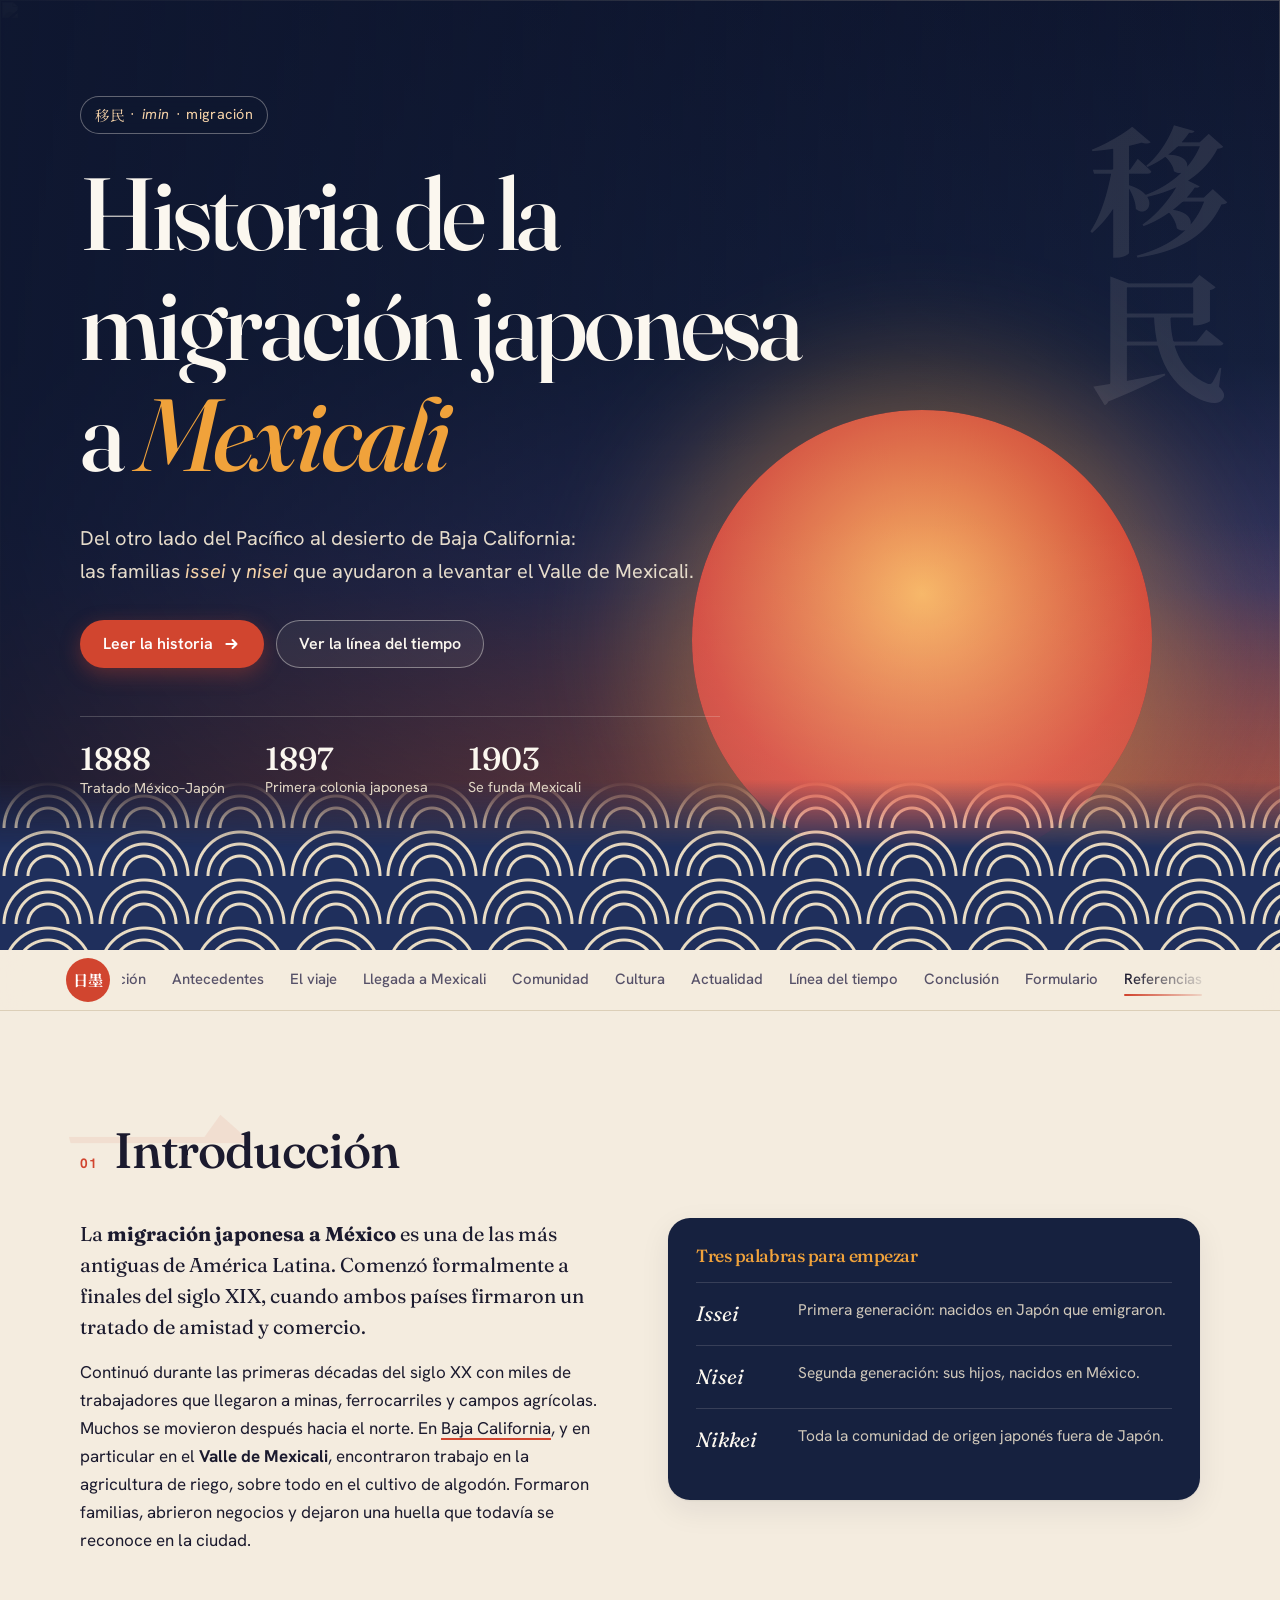
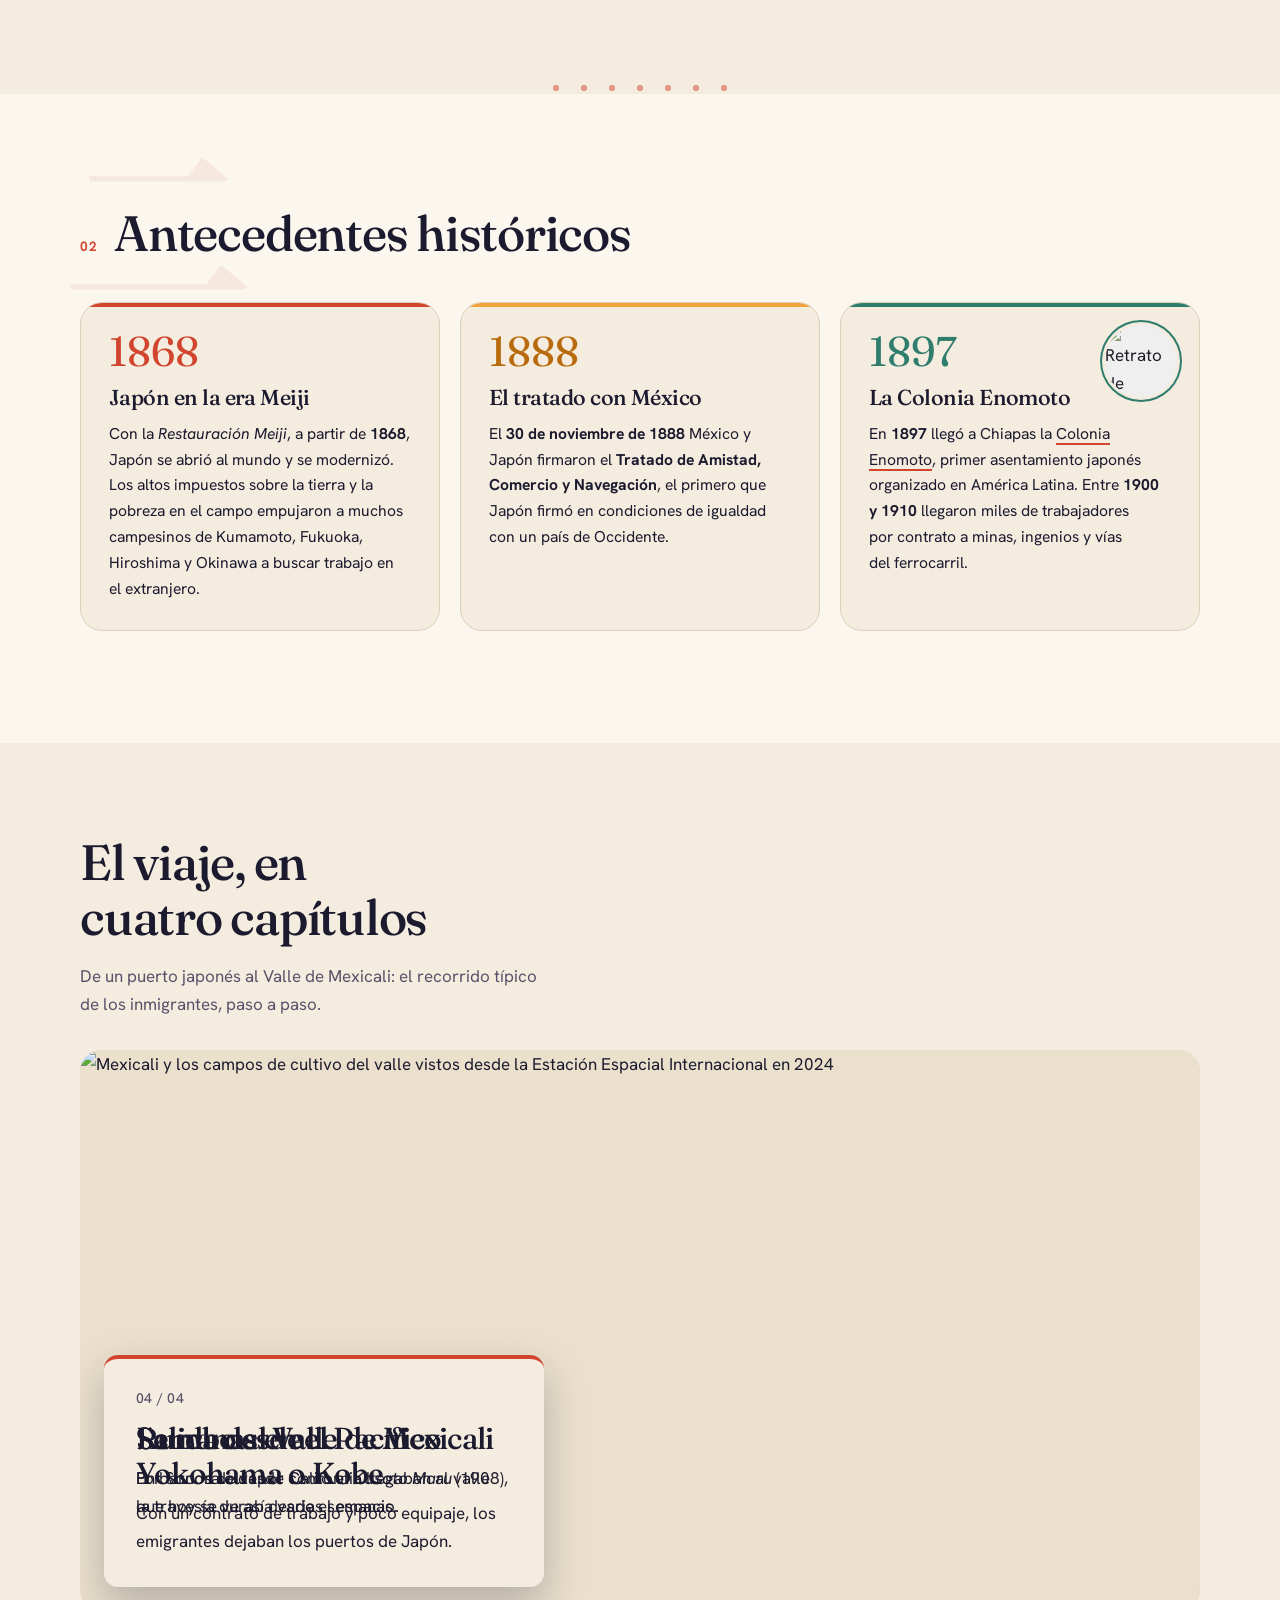
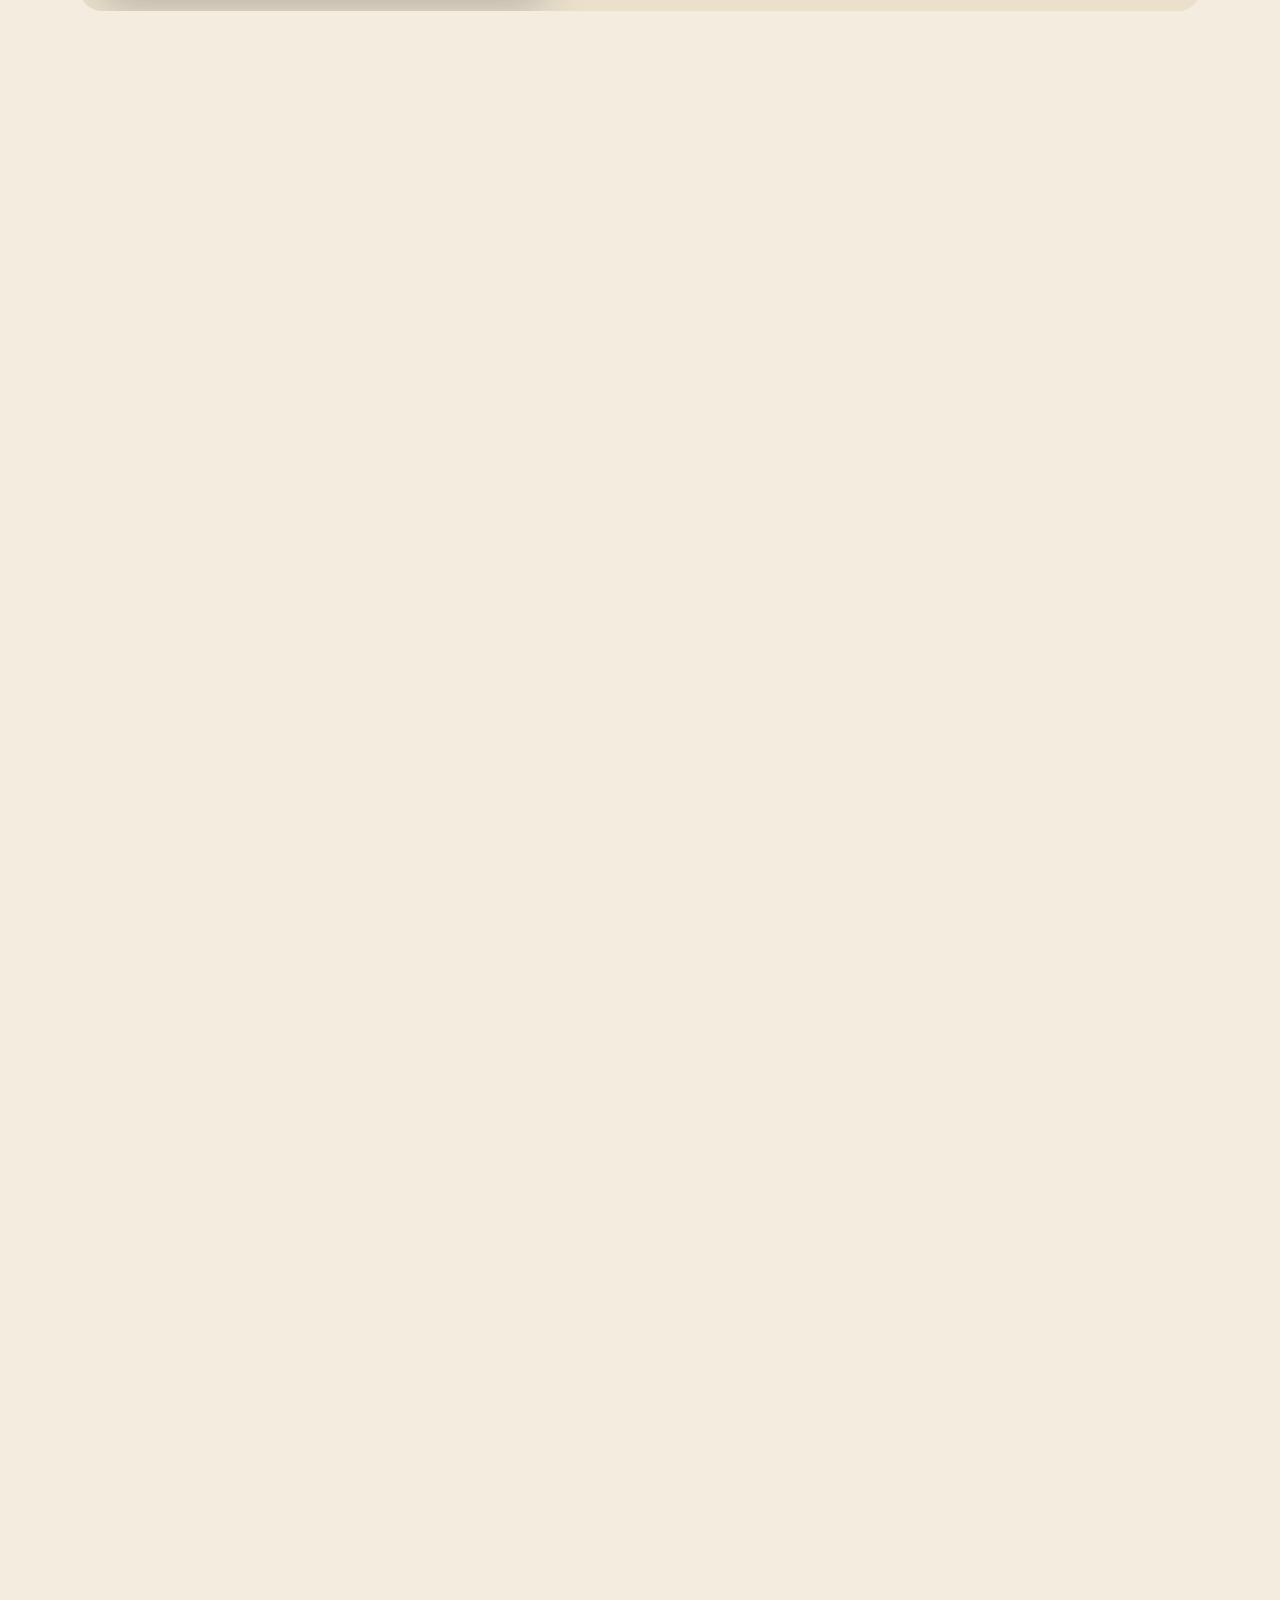
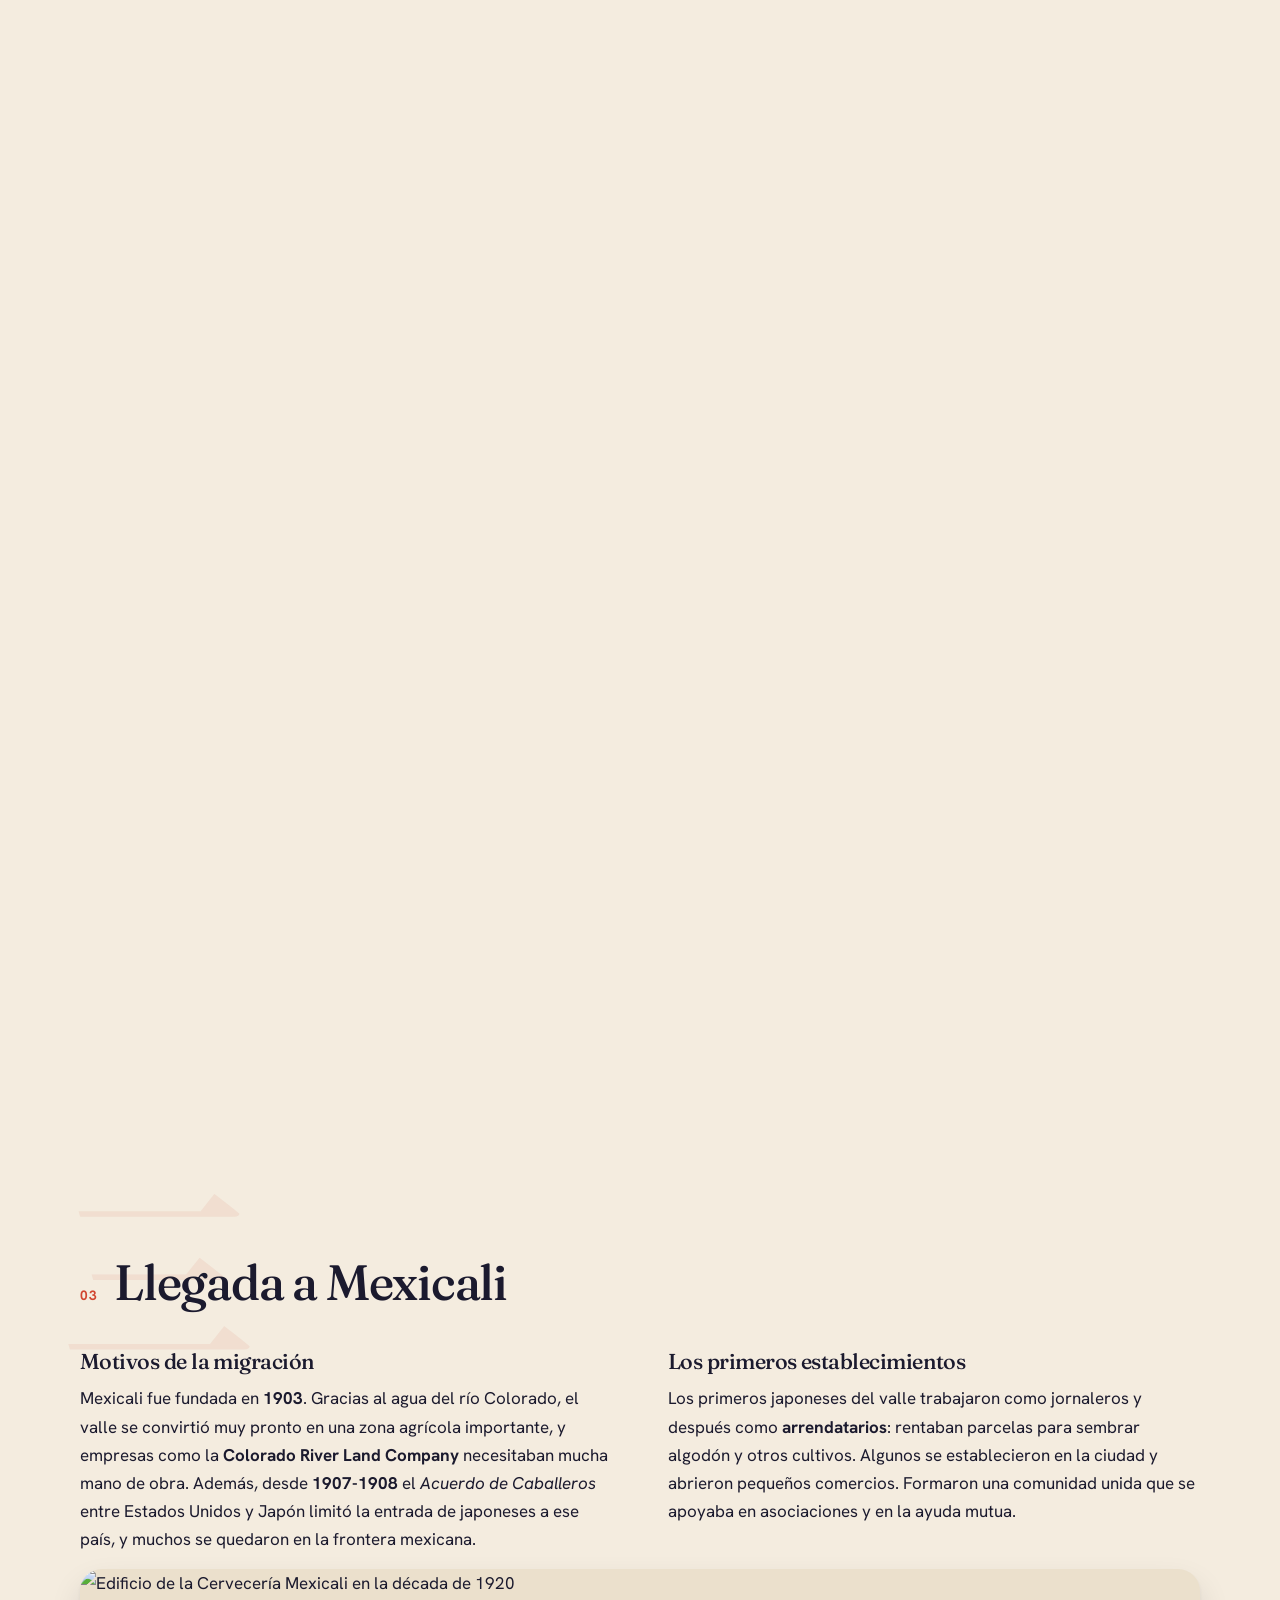
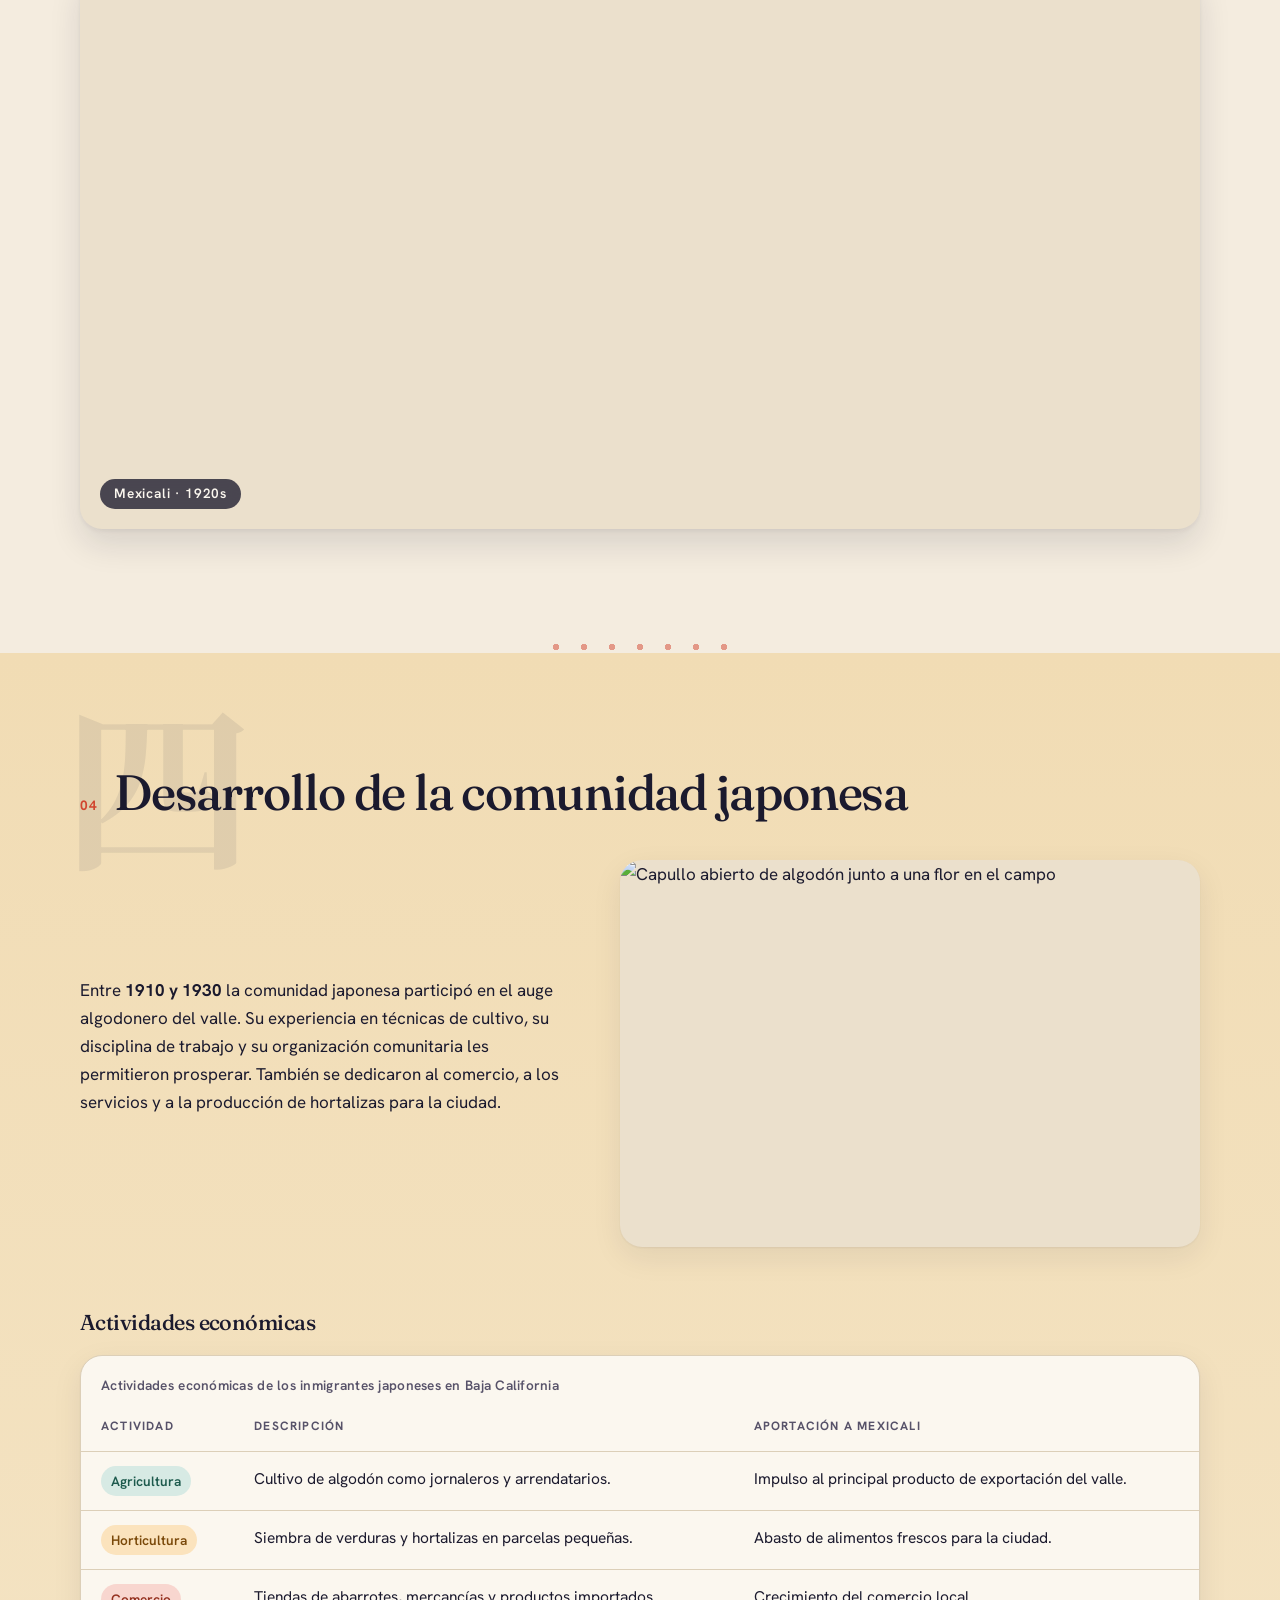
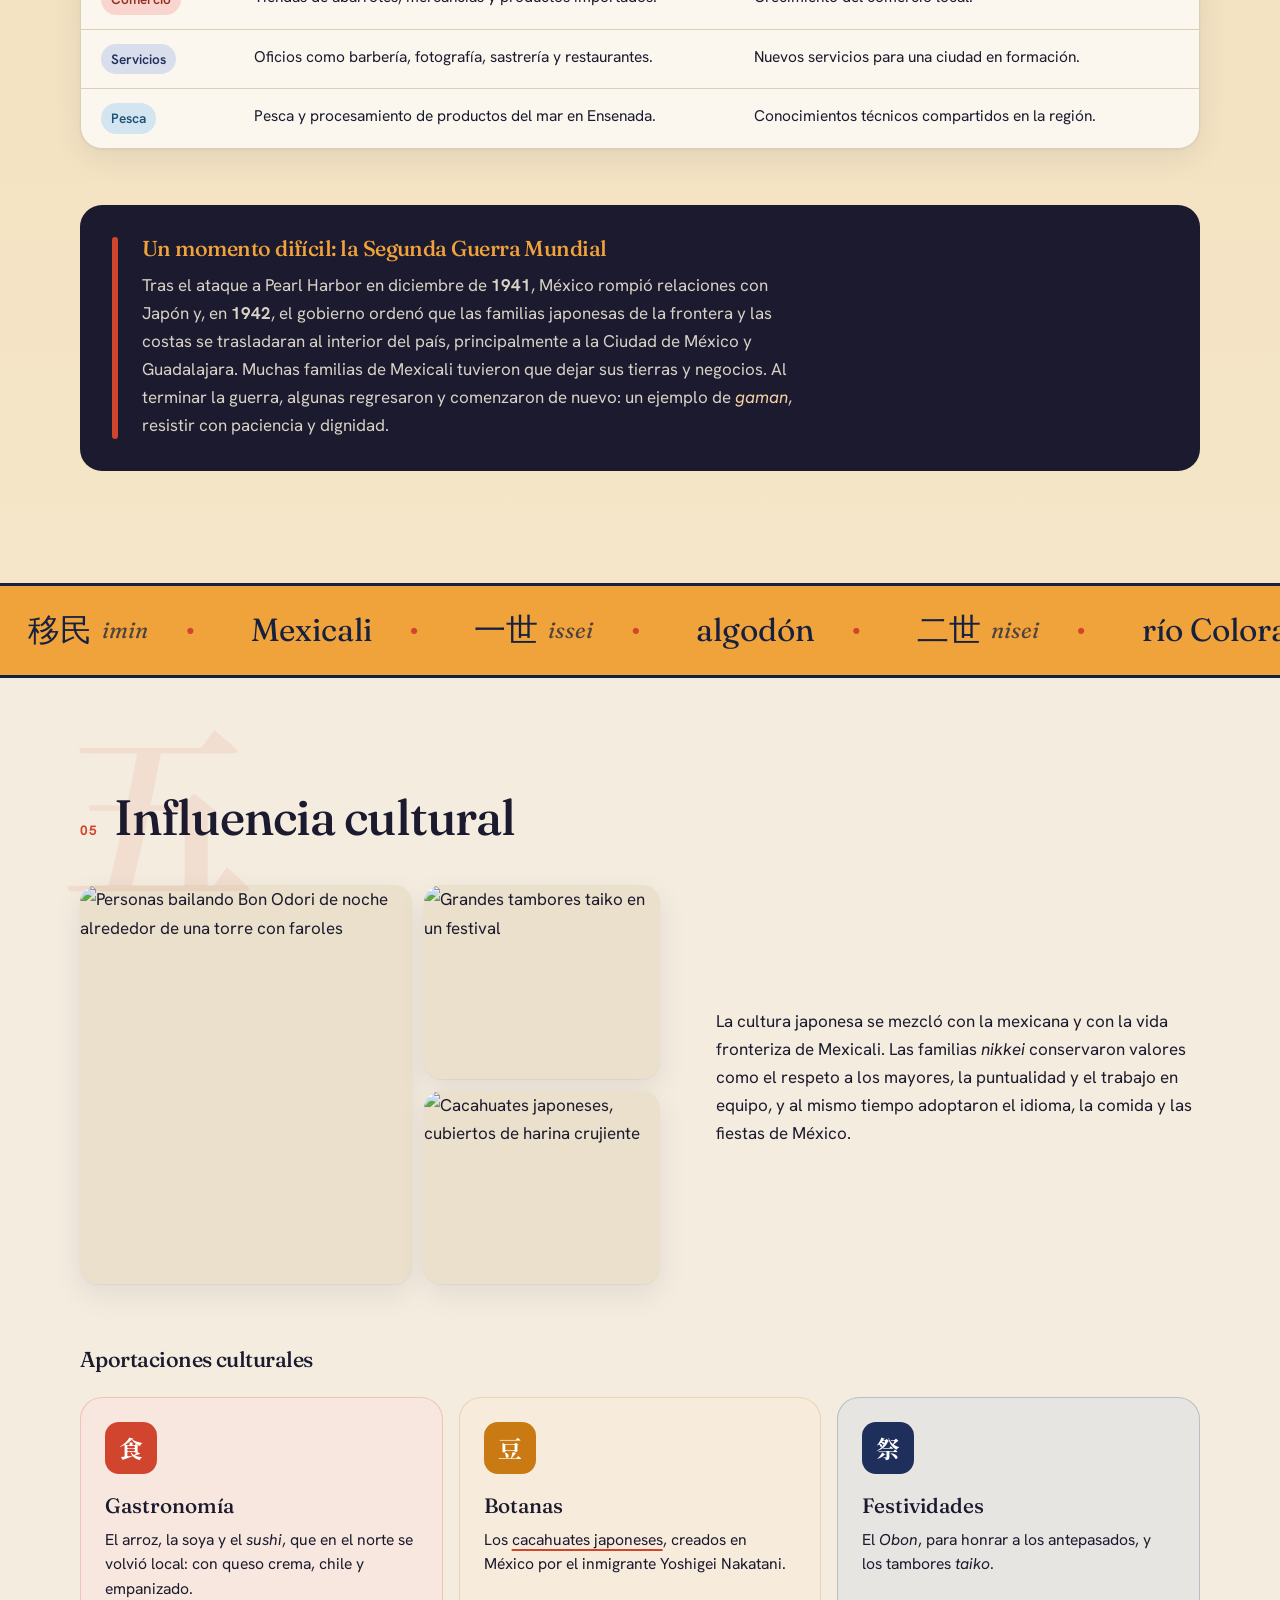
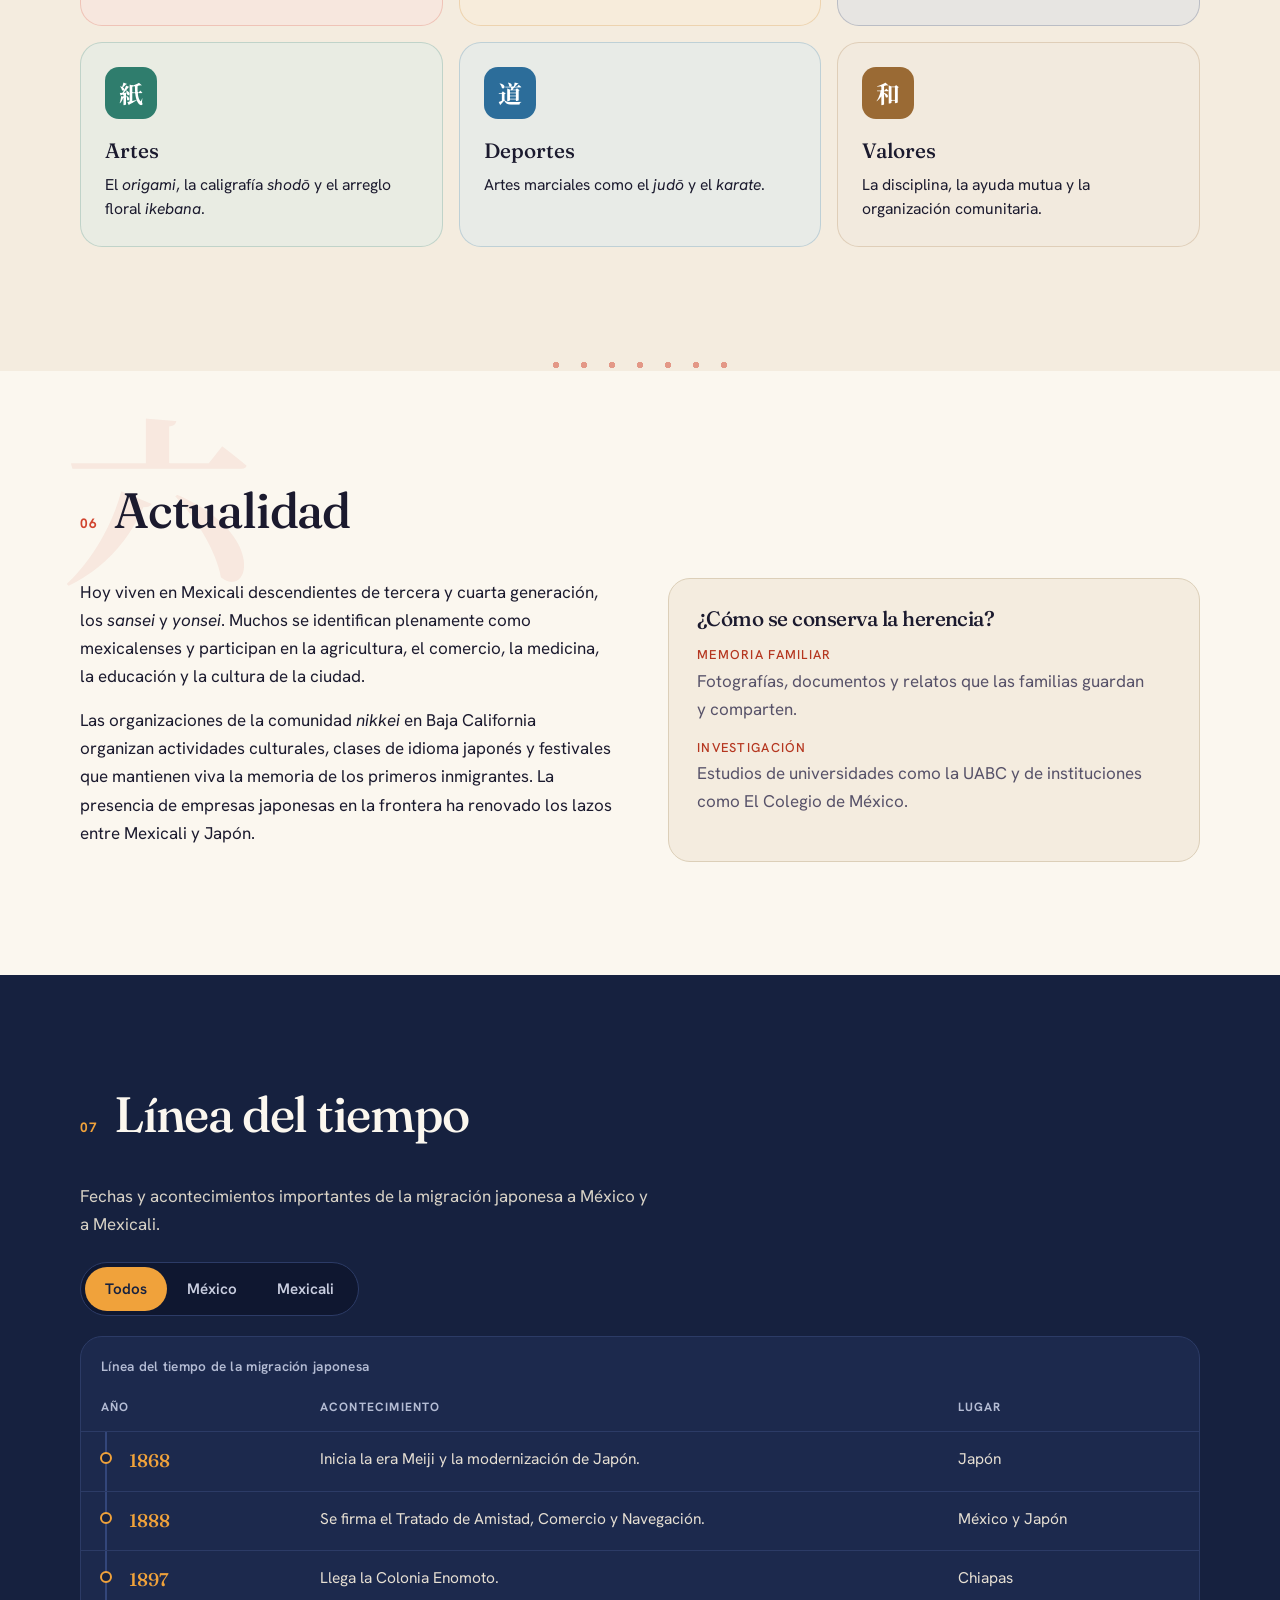
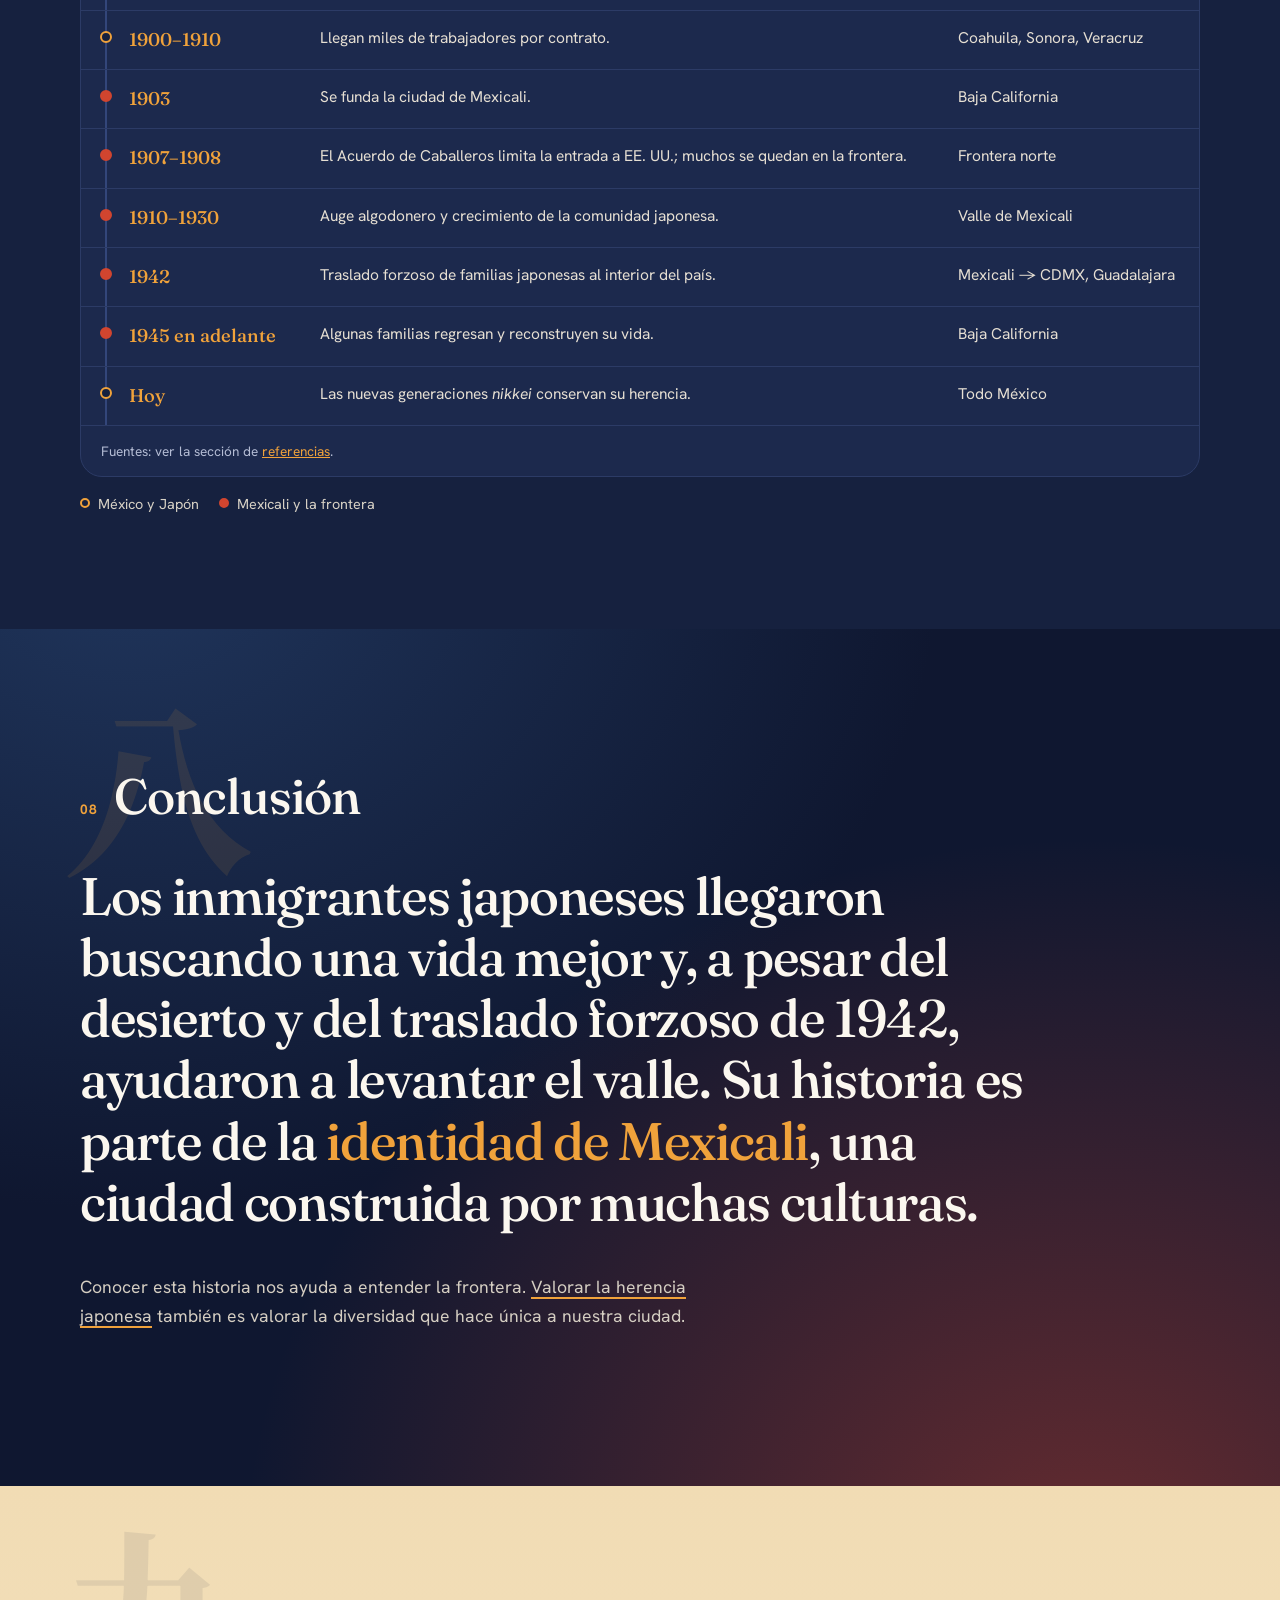
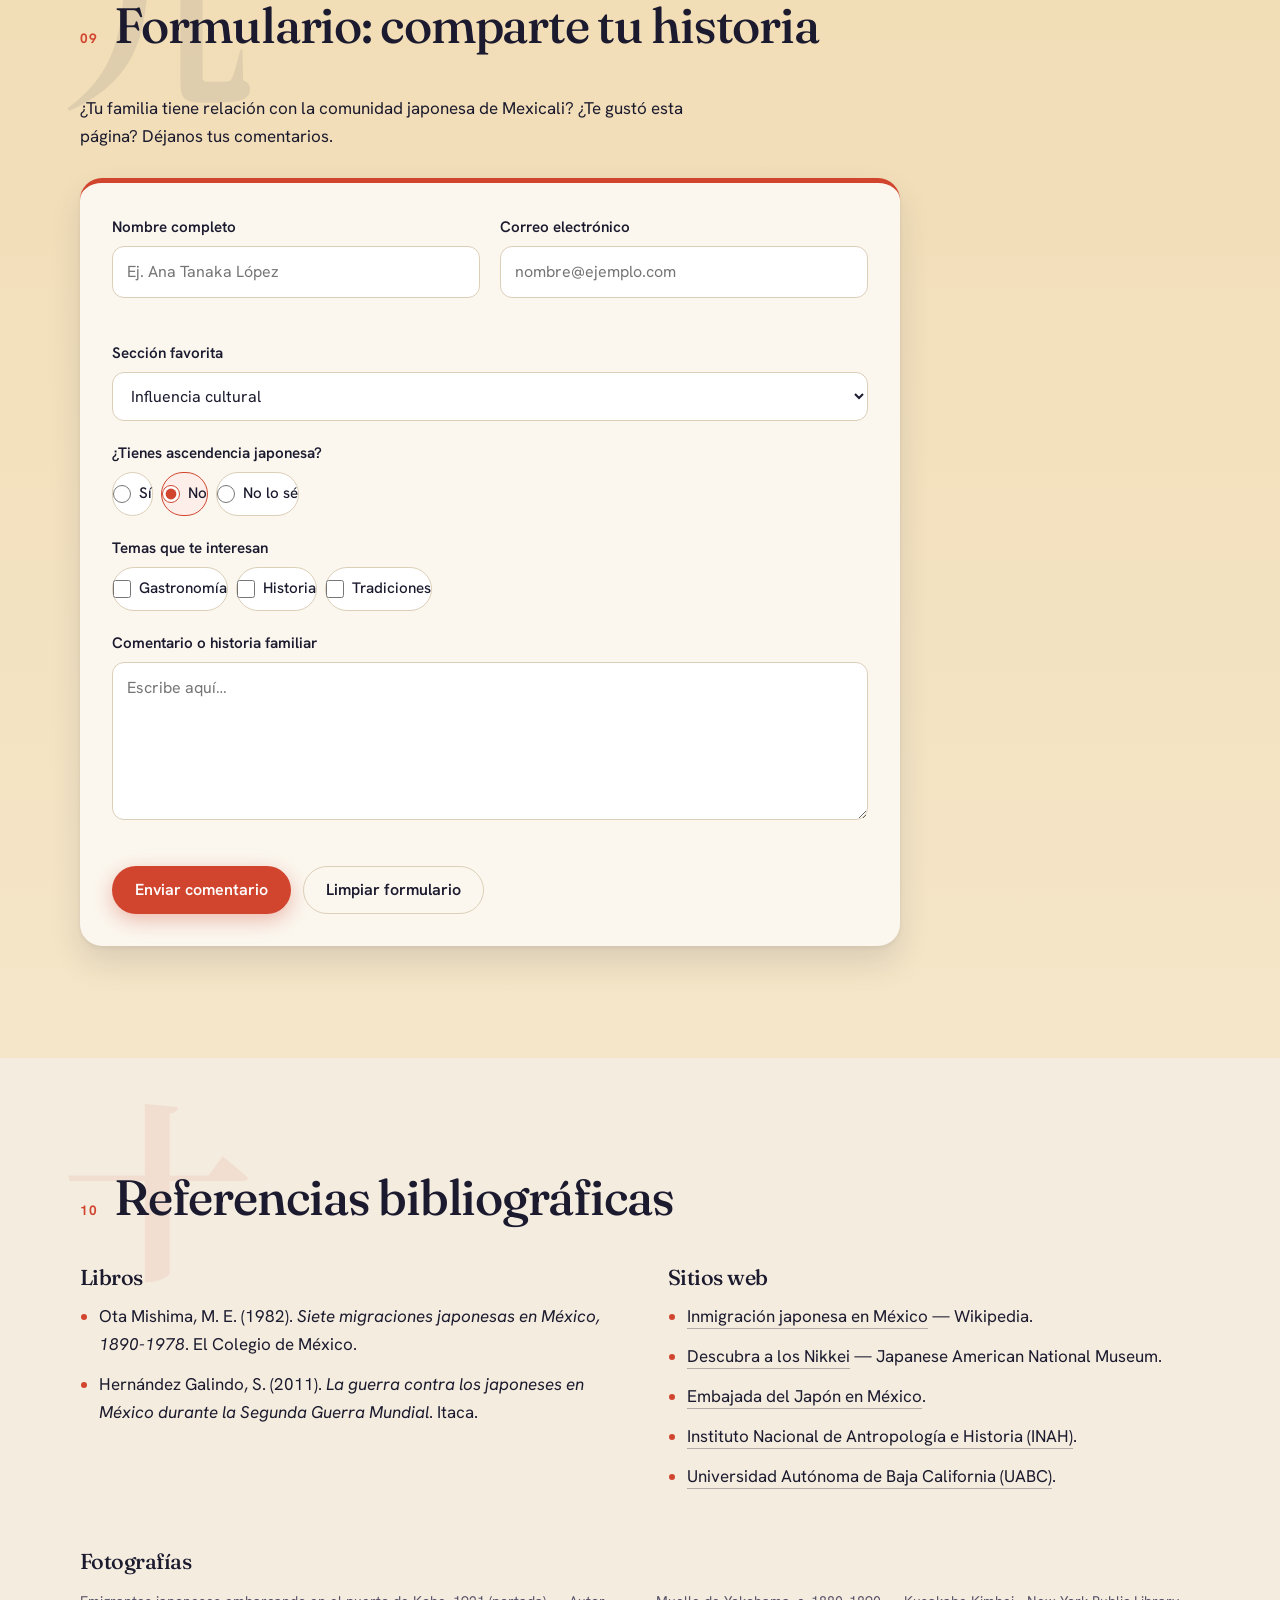
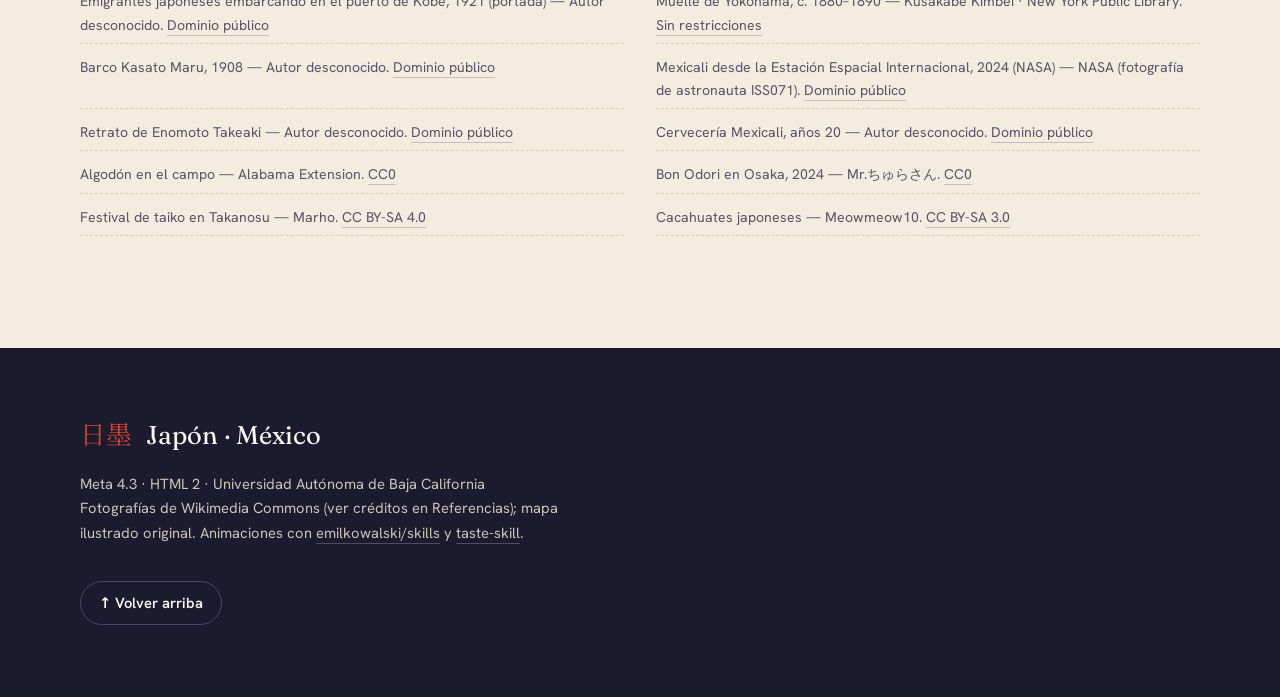
==== commit 419e9ef6: "WIP: estructura para fotos reales, visor, sellos y tercer momento (fotos en descarga) Co-Authored-By" ====
--- a/index.html
+++ b/index.html
@@ -14,6 +14,7 @@
   <link rel="stylesheet" href="css/estilos.css">
   <link rel="stylesheet" href="assets/moments/photo-chapters.css">
   <link rel="stylesheet" href="assets/moments/word-highlight.css">
+  <link rel="stylesheet" href="assets/moments/picture-develops.css">
 </head>
 <body>
 
@@ -22,6 +23,7 @@
   <!-- ===== Portada ===== -->
   <header class="portada" id="inicio">
     <div class="portada__cielo" aria-hidden="true">
+      <div class="portada__foto"><img src="img/fotos/hero-kobe-1921.jpg" alt="" width="1600" height="954" fetchpriority="high"></div>
       <div class="portada__sol"></div>
       <div class="portada__olas"></div>
       <span class="portada__kanji" lang="ja"><span>移</span><span>民</span></span>
@@ -42,9 +44,9 @@
         <a class="boton boton--fantasma" href="#linea-tiempo">Ver la línea del tiempo</a>
       </div>
       <div class="portada__datos" data-entrada="6">
-        <div><strong>1888</strong><span>Tratado México–Japón</span></div>
-        <div><strong>1897</strong><span>Primera colonia japonesa</span></div>
-        <div><strong>1903</strong><span>Se funda Mexicali</span></div>
+        <div><strong data-contar="1888">1888</strong><span>Tratado México–Japón</span></div>
+        <div><strong data-contar="1897">1897</strong><span>Primera colonia japonesa</span></div>
+        <div><strong data-contar="1903">1903</strong><span>Se funda Mexicali</span></div>
       </div>
     </div>
   </header>
@@ -133,6 +135,9 @@
             </p>
           </article>
           <article class="tarjeta">
+            <button type="button" class="tarjeta__retrato foto-ampliable" data-credito="Enomoto Takeaki (1836–1908). Autor desconocido, dominio público, Wikimedia Commons." aria-label="Ampliar retrato de Enomoto Takeaki">
+              <img src="img/fotos/enomoto.jpg" alt="Retrato de Enomoto Takeaki en sus últimos años" width="600" height="795" loading="lazy">
+            </button>
             <span class="tarjeta__fecha">1897</span>
             <h3>La Colonia Enomoto</h3>
             <p>
@@ -154,14 +159,14 @@
         </div>
         <ol class="mo-ph__list">
           <li class="mo-ph__ch">
-            <figure class="mo-ph__pic"><img src="img/puerto-salida.svg" alt="Amanecer en un puerto japonés con el monte Fuji y un barco de vapor zarpando" width="800" height="450"></figure>
+            <figure class="mo-ph__pic"><img src="img/fotos/cap1-yokohama.jpg" alt="Muelle del puerto de Yokohama a finales del siglo XIX, con barcos y almacenes" width="1600" height="1370"></figure>
             <h3>Salida desde Yokohama o Kobe</h3>
             <p>Con un contrato de trabajo y poco equipaje, los emigrantes dejaban los puertos de Japón.</p>
           </li>
           <li class="mo-ph__ch">
-            <figure class="mo-ph__pic"><img src="img/travesia.svg" alt="Barco de vapor cruzando el océano Pacífico de noche entre grandes olas" width="800" height="450"></figure>
+            <figure class="mo-ph__pic"><img src="img/fotos/cap2-kasato-maru.jpg" alt="El Kasato Maru, barco de vapor que llevó emigrantes japoneses a América en 1908" width="1600" height="888"></figure>
             <h3>Semanas en el Pacífico</h3>
-            <p>La travesía en barco de vapor duraba varias semanas hasta la costa de América.</p>
+            <p>En barcos de vapor como el <i>Kasato Maru</i> (1908), la travesía duraba varias semanas.</p>
           </li>
           <li class="mo-ph__ch">
             <figure class="mo-ph__pic"><img src="img/ruta-pacifico.svg" alt="Mapa ilustrado de la ruta desde Japón hasta Chiapas y después hacia Mexicali" width="800" height="450"></figure>
@@ -169,9 +174,9 @@
             <p>Desembarcaban en Salina Cruz o Manzanillo y trabajaban en minas, ingenios o el ferrocarril.</p>
           </li>
           <li class="mo-ph__ch">
-            <figure class="mo-ph__pic"><img src="img/valle-algodon.svg" alt="Campos de algodón del Valle de Mexicali con la Sierra Cucapá al fondo" width="800" height="450"></figure>
+            <figure class="mo-ph__pic"><img src="img/fotos/cap4-mexicali-iss.jpg" alt="Mexicali y los campos de cultivo del valle vistos desde la Estación Espacial Internacional en 2024" width="1600" height="1067"></figure>
             <h3>Rumbo al Valle de Mexicali</h3>
-            <p>Por Sonora o desde California, llegaban al valle algodonero en la frontera norte.</p>
+            <p>Por Sonora o desde California llegaban al valle que hoy se ve así desde el espacio.</p>
           </li>
         </ol>
       </div>
@@ -204,6 +209,10 @@
             </p>
           </div>
         </div>
+        <button type="button" class="foto foto--historica foto-ampliable" data-moment="picture-develops" data-moment-opts='{"look":"film"}' data-credito="Cervecería Mexicali, años 20. Autor desconocido, dominio público, Wikimedia Commons." aria-label="Ampliar foto de la Cervecería Mexicali en los años veinte">
+          <img src="img/fotos/mexicali-1920s.jpg" alt="Edificio de la Cervecería Mexicali en la década de 1920" width="960" height="707" loading="lazy">
+          <span class="foto__sello">Mexicali · 1920s</span>
+        </button>
       </div>
     </section>
 
@@ -225,9 +234,9 @@
               prosperar. También se dedicaron al comercio, a los servicios y a la producción de hortalizas para la ciudad.
             </p>
           </div>
-          <a class="foto m-zoom" href="#cultura" aria-label="Ir a la sección de influencia cultural">
-            <img src="img/comunidad.svg" alt="Calle de Mexicali con una tienda de abarrotes que tiene una cortina noren japonesa" width="800" height="450" loading="lazy">
-          </a>
+          <button type="button" class="foto m-zoom foto-ampliable" data-credito="Algodón en flor y en capullo. Alabama Extension, CC0, Wikimedia Commons." aria-label="Ampliar foto de una planta de algodón">
+            <img src="img/fotos/algodon.jpg" alt="Capullo abierto de algodón junto a una flor en el campo" width="1600" height="1067" loading="lazy">
+          </button>
         </div>
 
         <h3>Actividades económicas</h3>
@@ -264,6 +273,13 @@
       </div>
     </section>
 
+    <div class="banda" aria-hidden="true">
+      <div class="banda__pista">
+        <span>移民 <i>imin</i></span><span>Mexicali</span><span>一世 <i>issei</i></span><span>algodón</span><span>二世 <i>nisei</i></span><span>río Colorado</span><span>日系 <i>nikkei</i></span><span>Valle de Mexicali</span><span>我慢 <i>gaman</i></span><span>frontera</span>
+        <span>移民 <i>imin</i></span><span>Mexicali</span><span>一世 <i>issei</i></span><span>algodón</span><span>二世 <i>nisei</i></span><span>río Colorado</span><span>日系 <i>nikkei</i></span><span>Valle de Mexicali</span><span>我慢 <i>gaman</i></span><span>frontera</span>
+      </div>
+    </div>
+
     <!-- 6. Influencia cultural -->
     <section class="seccion" id="cultura">
       <div class="seccion__interior">
@@ -273,8 +289,16 @@
           <h2>Influencia cultural</h2>
         </div>
         <div class="dividido dividido--invertido">
-          <div class="foto foto--quieta">
-            <img src="img/cultura-nikkei.svg" alt="Faroles japoneses de papel junto a papel picado mexicano" width="800" height="450" loading="lazy">
+          <div class="mosaico">
+            <button type="button" class="foto m-zoom foto-ampliable mosaico__grande" data-credito="Bon Odori en Umekita, Osaka, 2024. Mr.ちゅらさん, CC0, Wikimedia Commons." aria-label="Ampliar foto de un baile Bon Odori">
+              <img src="img/fotos/bon-odori.jpg" alt="Personas bailando Bon Odori de noche alrededor de una torre con faroles" width="1600" height="1200" loading="lazy">
+            </button>
+            <button type="button" class="foto m-zoom foto-ampliable" data-credito="Festival de taiko en Takanosu, Japón. Marho, CC BY-SA 4.0, Wikimedia Commons." aria-label="Ampliar foto de tambores taiko">
+              <img src="img/fotos/taiko.jpg" alt="Grandes tambores taiko en un festival" width="1600" height="1067" loading="lazy">
+            </button>
+            <button type="button" class="foto m-zoom foto-ampliable" data-credito="Cacahuates japoneses. Meowmeow10, CC BY-SA 3.0, Wikimedia Commons." aria-label="Ampliar foto de cacahuates japoneses">
+              <img src="img/fotos/cacahuates.jpg" alt="Cacahuates japoneses, cubiertos de harina crujiente" width="1241" height="695" loading="lazy">
+            </button>
           </div>
           <p>
             La cultura japonesa se mezcló con la mexicana y con la vida fronteriza de Mexicali. Las familias <i>nikkei</i>
@@ -490,6 +514,19 @@
             </ul>
           </div>
         </div>
+        <h3 class="creditos__titulo">Fotografías</h3>
+        <ul class="creditos" id="creditos-fotos">
+          <li>Emigrantes japoneses embarcando en el puerto de Kobe, 1921 (portada) — Autor desconocido. <a class="enlace" href="https://commons.wikimedia.org/wiki/File:Japanese_emigrants_embark_for_Brazil_at_Kobe_Port,_Trans-Pacific_Vol_4_Issue_1_-_Jan_1921_pg_90.jpg" target="_blank" rel="noopener noreferrer">Dominio público</a></li>
+          <li>Muelle de Yokohama, c. 1880–1890 — Kusakabe Kimbei · New York Public Library. <a class="enlace" href="https://commons.wikimedia.org/wiki/File:View_of_English_Hatoba_at_Yokohama_(3110703162).jpg" target="_blank" rel="noopener noreferrer">Sin restricciones</a></li>
+          <li>Barco Kasato Maru, 1908 — Autor desconocido. <a class="enlace" href="https://commons.wikimedia.org/wiki/File:Kasato_Maru_ship_(cruise_line_to_Brazil).png" target="_blank" rel="noopener noreferrer">Dominio público</a></li>
+          <li>Mexicali desde la Estación Espacial Internacional, 2024 (NASA) — NASA (fotografía de astronauta ISS071). <a class="enlace" href="https://commons.wikimedia.org/wiki/File:Mexicali,_Baja_California_(153234).jpg" target="_blank" rel="noopener noreferrer">Dominio público</a></li>
+          <li>Retrato de Enomoto Takeaki — Autor desconocido. <a class="enlace" href="https://commons.wikimedia.org/wiki/File:Enomoto_Takeaki.jpg" target="_blank" rel="noopener noreferrer">Dominio público</a></li>
+          <li>Cervecería Mexicali, años 20 — Autor desconocido. <a class="enlace" href="https://commons.wikimedia.org/wiki/File:Cervecer%C3%ADa_Mexicali,_1920%27s.jpg" target="_blank" rel="noopener noreferrer">Dominio público</a></li>
+          <li>Algodón en el campo — Alabama Extension. <a class="enlace" href="https://commons.wikimedia.org/wiki/File:COTTON_BOLL_AND_BLOOM_close_up_(49168276928).jpg" target="_blank" rel="noopener noreferrer">CC0</a></li>
+          <li>Bon Odori en Osaka, 2024 — Mr.ちゅらさん. <a class="enlace" href="https://commons.wikimedia.org/wiki/File:2024_Umekita_Bon_Odori_Dance_Fes10.jpg" target="_blank" rel="noopener noreferrer">CC0</a></li>
+          <li>Festival de taiko en Takanosu — Marho. <a class="enlace" href="https://commons.wikimedia.org/wiki/File:Taiko_Festival_Takanosu.jpg" target="_blank" rel="noopener noreferrer">CC BY-SA 4.0</a></li>
+          <li>Cacahuates japoneses — Meowmeow10. <a class="enlace" href="https://commons.wikimedia.org/wiki/File:Cacahuates_Japoneses.jpg" target="_blank" rel="noopener noreferrer">CC BY-SA 3.0</a></li>
+        </ul>
       </div>
     </section>
 
@@ -499,12 +536,21 @@
     <div class="pie__interior">
       <p class="pie__marca"><span lang="ja">日墨</span> Japón · México</p>
       <p>Meta 4.3 · HTML 2 · Universidad Autónoma de Baja California<br>
-      Ilustraciones originales del proyecto. Animaciones con <a class="enlace" href="https://github.com/emilkowalski/skills" target="_blank" rel="noopener noreferrer">emilkowalski/skills</a> y <a class="enlace" href="https://github.com/Leonxlnx/taste-skill" target="_blank" rel="noopener noreferrer">taste-skill</a>.</p>
+      Fotografías de Wikimedia Commons (ver créditos en Referencias); mapa ilustrado original. Animaciones con <a class="enlace" href="https://github.com/emilkowalski/skills" target="_blank" rel="noopener noreferrer">emilkowalski/skills</a> y <a class="enlace" href="https://github.com/Leonxlnx/taste-skill" target="_blank" rel="noopener noreferrer">taste-skill</a>.</p>
       <a class="boton boton--secundario boton--chico" href="#inicio">↑ Volver arriba</a>
     </div>
   </footer>
 
   <div class="avisos" id="avisos" aria-live="polite"></div>
+
+  <div class="visor" id="visor" hidden>
+    <div class="visor__fondo" data-cerrar></div>
+    <figure class="visor__marco">
+      <img class="visor__img" src="" alt="">
+      <figcaption class="visor__credito"></figcaption>
+    </figure>
+    <button type="button" class="visor__cerrar" data-cerrar aria-label="Cerrar foto">✕</button>
+  </div>
 
   <script src="js/main.js"></script>
   <script src="assets/moments/momentos.js"></script>
--- a/css/estilos.css
+++ b/css/estilos.css
@@ -471,6 +471,118 @@
 .pie__marca span { color: var(--bermellon); margin-right: 8px; }
 .pie .boton--secundario { background: transparent; color: var(--algodon); border-color: #4a4766; margin-top: 12px; }
 
+
+/* ================= FOTOGRAFÍAS REALES ================= */
+/* Portada: foto de 1921 en duotono índigo/sepia, con acercamiento lento una sola vez */
+.portada__foto { position: absolute; inset: 0; overflow: hidden; }
+.portada__foto img {
+  width: 100%; height: 100%; object-fit: cover; object-position: 50% 35%;
+  filter: grayscale(1) sepia(.35) contrast(1.1) brightness(.8);
+  mix-blend-mode: luminosity; opacity: .38;
+  animation: acercar 3200ms var(--ease-enter) both;
+}
+.portada__foto::after {
+  content: ""; position: absolute; inset: 0;
+  background: linear-gradient(90deg, rgb(15 23 48 / .92) 0%, rgb(15 23 48 / .6) 45%, rgb(15 23 48 / .15) 100%),
+              linear-gradient(180deg, transparent 55%, rgb(184 88 74 / .5) 85%, rgb(240 162 59 / .6) 100%);
+}
+.portada__sol { mix-blend-mode: screen; }
+@keyframes acercar { from { transform: scale(1.14); opacity: 0; } to { transform: scale(1); opacity: .38; } }
+
+/* Botones-foto: se pueden ampliar */
+button.foto, button.tarjeta__retrato { appearance: none; border: 0; padding: 0; margin: 0; font: inherit; color: inherit; cursor: zoom-in; text-align: left; width: 100%; }
+.foto img { aspect-ratio: 3 / 2; object-fit: cover; height: auto; }
+
+/* Retrato de Enomoto: sello circular en la tarjeta */
+.tarjeta__retrato {
+  position: absolute !important; top: 22px; right: 22px; width: 72px !important; height: 72px;
+  border-radius: 50%; overflow: hidden; box-shadow: 0 0 0 3px var(--washi), 0 0 0 5px var(--agave);
+  transition: transform 220ms var(--ease-out);
+}
+.tarjeta__retrato img { width: 100%; height: 100%; object-fit: cover; object-position: 50% 18%; filter: sepia(.25); }
+@media (hover: hover) and (pointer: fine) { .tarjeta__retrato:hover { transform: scale(1.08) rotate(-3deg); } }
+
+/* Foto histórica que se revela (picture-develops) */
+.foto--historica { position: relative; margin-top: 56px; aspect-ratio: 16 / 8; border-radius: var(--r-lg); box-shadow: var(--sombra-hover); }
+.foto--historica img { aspect-ratio: auto; height: 100%; filter: sepia(.2); }
+.foto__sello {
+  position: absolute; z-index: 2; left: 20px; bottom: 20px;
+  padding: 8px 14px; border-radius: 999px; background: rgb(27 26 46 / .78); color: var(--algodon);
+  font: 600 .85rem/1 var(--font-text); letter-spacing: .06em; backdrop-filter: blur(6px);
+}
+
+/* Mosaico de cultura */
+.mosaico { display: grid; gap: 12px; grid-template-columns: 1.4fr 1fr; grid-template-rows: 1fr 1fr; aspect-ratio: 16 / 11; }
+.mosaico .foto { height: 100%; border-radius: 18px; }
+.mosaico .foto img { height: 100%; aspect-ratio: auto; }
+.mosaico__grande { grid-row: 1 / span 2; }
+
+/* Créditos */
+.creditos__titulo { margin-top: 48px; }
+.creditos { list-style: none; padding: 0; margin: 0; display: grid; gap: 6px 32px; grid-template-columns: repeat(2, minmax(0, 1fr)); font-size: .88rem; color: var(--tinta-suave); }
+.creditos li { padding: 6px 0; border-bottom: 1px dashed var(--line); }
+
+/* ================= BANDA DE PALABRAS ================= */
+.banda { overflow: hidden; background: var(--sol); color: var(--indigo); padding: 18px 0; border-block: 3px solid var(--indigo); }
+.banda__pista { display: flex; width: max-content; animation: banda 40s linear infinite; }
+.banda span { font-family: var(--font-display); font-size: clamp(1.3rem, 2.6vw, 2rem); padding: 0 28px; white-space: nowrap; display: inline-flex; align-items: center; gap: 10px; }
+.banda span::after { content: "●"; font-size: .45em; color: var(--bermellon); margin-left: 28px; }
+.banda i { font-size: .7em; opacity: .75; }
+.banda:hover .banda__pista { animation-play-state: paused; }
+@keyframes banda { to { transform: translateX(-50%); } }
+
+/* ================= SELLO (hanko) del kanji de cada sección ================= */
+.sello-listo .seccion__kanji { opacity: 0; transform: translateY(-58%) scale(1.5) rotate(-8deg); transition: opacity 500ms ease, transform 700ms cubic-bezier(.34, 1.4, .64, 1); }
+.sello-listo .seccion__encabezado.estampado .seccion__kanji { opacity: .08; transform: translateY(-58%) scale(1) rotate(0); }
+.sello-listo .seccion--indigo .seccion__encabezado.estampado .seccion__kanji { opacity: .12; }
+.sello-listo .seccion--conclusion .seccion__encabezado.estampado .seccion__kanji { opacity: .1; }
+
+/* Línea del tiempo: la línea se dibuja y los puntos aparecen en cadena */
+.sello-listo .tabla--tiempo tbody td:first-child::before { transform: scaleY(0); transform-origin: top; transition: transform 300ms var(--ease-out); }
+.sello-listo .tabla--tiempo tbody td:first-child::after { transform: scale(0); transition: transform 380ms cubic-bezier(.34, 1.56, .64, 1); }
+.sello-listo .tabla--tiempo.trazada tbody td:first-child::before { transform: scaleY(1); }
+.sello-listo .tabla--tiempo.trazada tbody td:first-child::after { transform: scale(1); }
+.tabla--tiempo tbody tr:nth-child(1) td:first-child::before, .tabla--tiempo tbody tr:nth-child(1) td:first-child::after { transition-delay: 0ms; }
+.tabla--tiempo tbody tr:nth-child(2) td:first-child::before, .tabla--tiempo tbody tr:nth-child(2) td:first-child::after { transition-delay: 90ms; }
+.tabla--tiempo tbody tr:nth-child(3) td:first-child::before, .tabla--tiempo tbody tr:nth-child(3) td:first-child::after { transition-delay: 170ms; }
+.tabla--tiempo tbody tr:nth-child(4) td:first-child::before, .tabla--tiempo tbody tr:nth-child(4) td:first-child::after { transition-delay: 240ms; }
+.tabla--tiempo tbody tr:nth-child(5) td:first-child::before, .tabla--tiempo tbody tr:nth-child(5) td:first-child::after { transition-delay: 300ms; }
+.tabla--tiempo tbody tr:nth-child(6) td:first-child::before, .tabla--tiempo tbody tr:nth-child(6) td:first-child::after { transition-delay: 355ms; }
+.tabla--tiempo tbody tr:nth-child(7) td:first-child::before, .tabla--tiempo tbody tr:nth-child(7) td:first-child::after { transition-delay: 405ms; }
+.tabla--tiempo tbody tr:nth-child(8) td:first-child::before, .tabla--tiempo tbody tr:nth-child(8) td:first-child::after { transition-delay: 450ms; }
+.tabla--tiempo tbody tr:nth-child(9) td:first-child::before, .tabla--tiempo tbody tr:nth-child(9) td:first-child::after { transition-delay: 490ms; }
+.tabla--tiempo tbody tr:nth-child(10) td:first-child::before, .tabla--tiempo tbody tr:nth-child(10) td:first-child::after { transition-delay: 525ms; }
+
+/* ================= VISOR DE FOTOS ================= */
+.visor { position: fixed; inset: 0; z-index: 90; display: grid; place-items: center; padding: 24px; }
+.visor[hidden] { display: none; }
+.visor__fondo { position: absolute; inset: 0; background: rgb(10 14 30 / .88); backdrop-filter: blur(6px); opacity: 0; transition: opacity 300ms ease; }
+.visor.abierto .visor__fondo { opacity: 1; }
+.visor__marco { position: relative; margin: 0; max-width: min(1200px, 100%); display: grid; gap: 12px; justify-items: center; }
+.visor__img { max-width: 100%; max-height: 80vh; width: auto; height: auto; border-radius: 12px; box-shadow: 0 30px 80px rgb(0 0 0 / .5); transform-origin: top left; will-change: transform; }
+.visor__credito { color: #d8d2c6; font-size: .88rem; text-align: center; opacity: 0; transition: opacity 250ms ease 150ms; }
+.visor.abierto .visor__credito { opacity: 1; }
+.visor__cerrar {
+  position: absolute; top: 16px; right: 16px; width: 48px; height: 48px; border-radius: 50%;
+  border: 1px solid rgb(255 255 255 / .3); background: rgb(255 255 255 / .08); color: #fff; font-size: 1.1rem; cursor: pointer;
+  transition: transform var(--m-press) var(--ease-out), background-color 150ms ease;
+}
+.visor__cerrar:active { transform: scale(.94); }
+
+@media (max-width: 680px) {
+  .creditos { grid-template-columns: 1fr; }
+  .mosaico { aspect-ratio: 4 / 5; grid-template-columns: 1fr 1fr; grid-template-rows: 1.4fr 1fr; }
+  .mosaico__grande { grid-row: auto; grid-column: 1 / span 2; }
+  .foto--historica { aspect-ratio: 4 / 3; }
+  .tarjeta__retrato { width: 60px !important; height: 60px; }
+}
+@media (prefers-reduced-motion: reduce) {
+  .portada__foto img { animation: none; opacity: .38; }
+  .banda__pista { animation: none; }
+  .sello-listo .seccion__kanji, .sello-listo .tabla--tiempo tbody td:first-child::before, .sello-listo .tabla--tiempo tbody td:first-child::after { transition: none; }
+  .tarjeta__retrato:hover { transform: none; }
+}
+
 /* ================= RESPONSIVO ================= */
 @media (max-width: 900px) {
   .tres-columnas, .aportes { grid-template-columns: repeat(2, minmax(0, 1fr)); }
--- a/assets/moments/picture-develops.css
+++ b/assets/moments/picture-develops.css
@@ -0,0 +1,21 @@
+/* picture-develops: the frame holds the photograph (cover) and, while developing, one canvas of the
+   halftone print over it. The photograph settles from a slight zoom when the print clears. The frame
+   rules also hold without script (no .mo-pd yet): the photograph fills the frame the page sized. */
+:is(.mo-pd, [data-moment="picture-develops"]) { position: relative; overflow: hidden; isolation: isolate; }
+:is(.mo-pd, [data-moment="picture-develops"]) > img { display: block; width: 100%; height: 100%; object-fit: cover; }
+.mo-pd.is-live > img { transform: scale(1.05); }
+.mo-pd.is-developing > img, .mo-pd.is-done > img { transition: transform 1400ms cubic-bezier(.16, 1, .3, 1); }
+.mo-pd.is-done > img { transform: none; }
+.mo-pd > .mo-pd__print { position: absolute; inset: 0; z-index: 1; width: 100%; height: 100%; display: block; background: var(--surface); border-radius: inherit; }
+.mo-pd.is-developing > img { transform: none; }
+@media (prefers-reduced-motion: reduce) { .mo-pd > img { transform: none !important; } .mo-pd > .mo-pd__print { display: none; } }
+/* the film look: armed just before it scrolls in, the picture waits as a faint print whose shapes
+   already read (moment.js then runs the develop on the picture itself); done, failed or still it is
+   the photograph */
+.mo-pd--film.is-armed > img { filter: grayscale(1) contrast(.55) brightness(1.32); transform: scale(1.06); }
+.mo-pd--film:is(.is-done, .mo-safe, [data-moment-still]) > img { filter: none; transform: none; }
+@media (prefers-reduced-motion: reduce) { .mo-pd--film > img { filter: none !important; } }
+/* a failed or finished moment never keeps the print over the photograph */
+.mo-pd:is(.is-done, .mo-safe) > .mo-pd__print { display: none; }
+/* a printed or saved page never waits for the develop: the photograph stands */
+@media print { .mo-pd > img { transform: none !important; filter: none !important; } .mo-pd > .mo-pd__print { display: none; } }
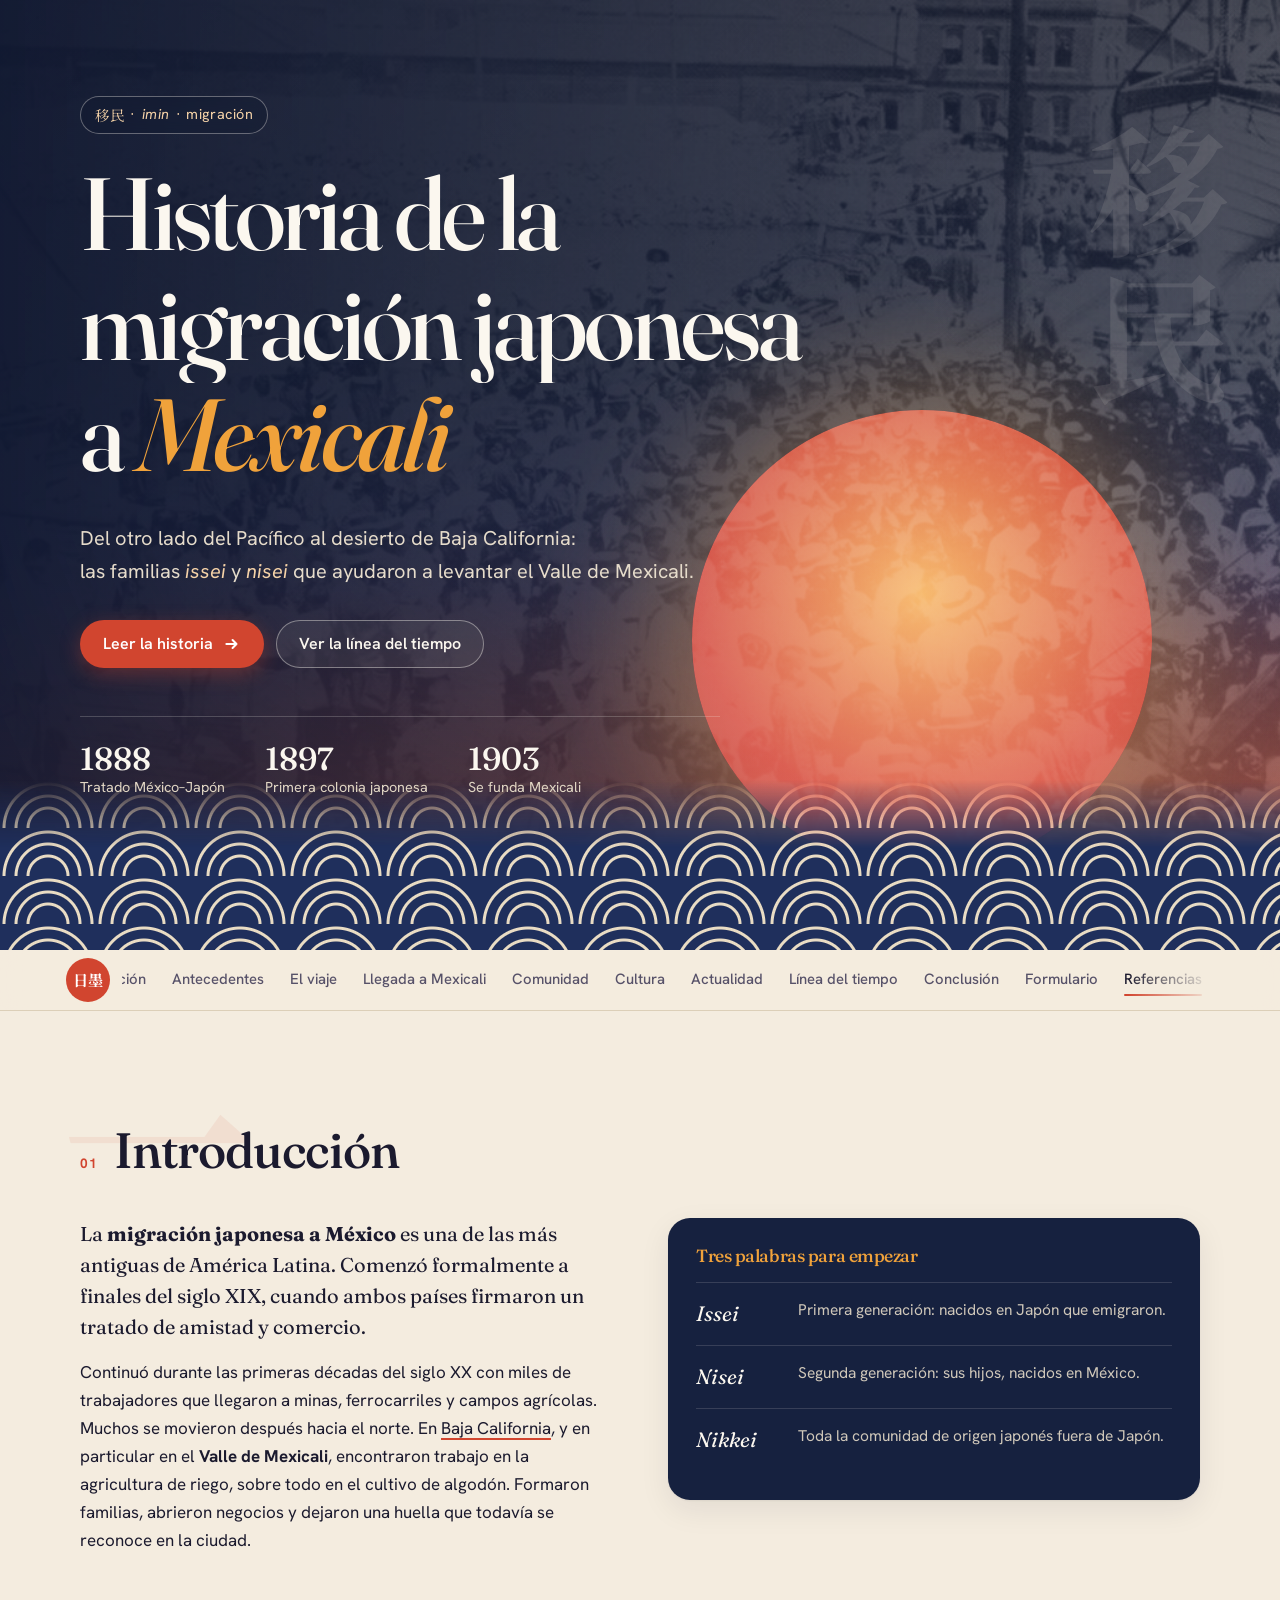
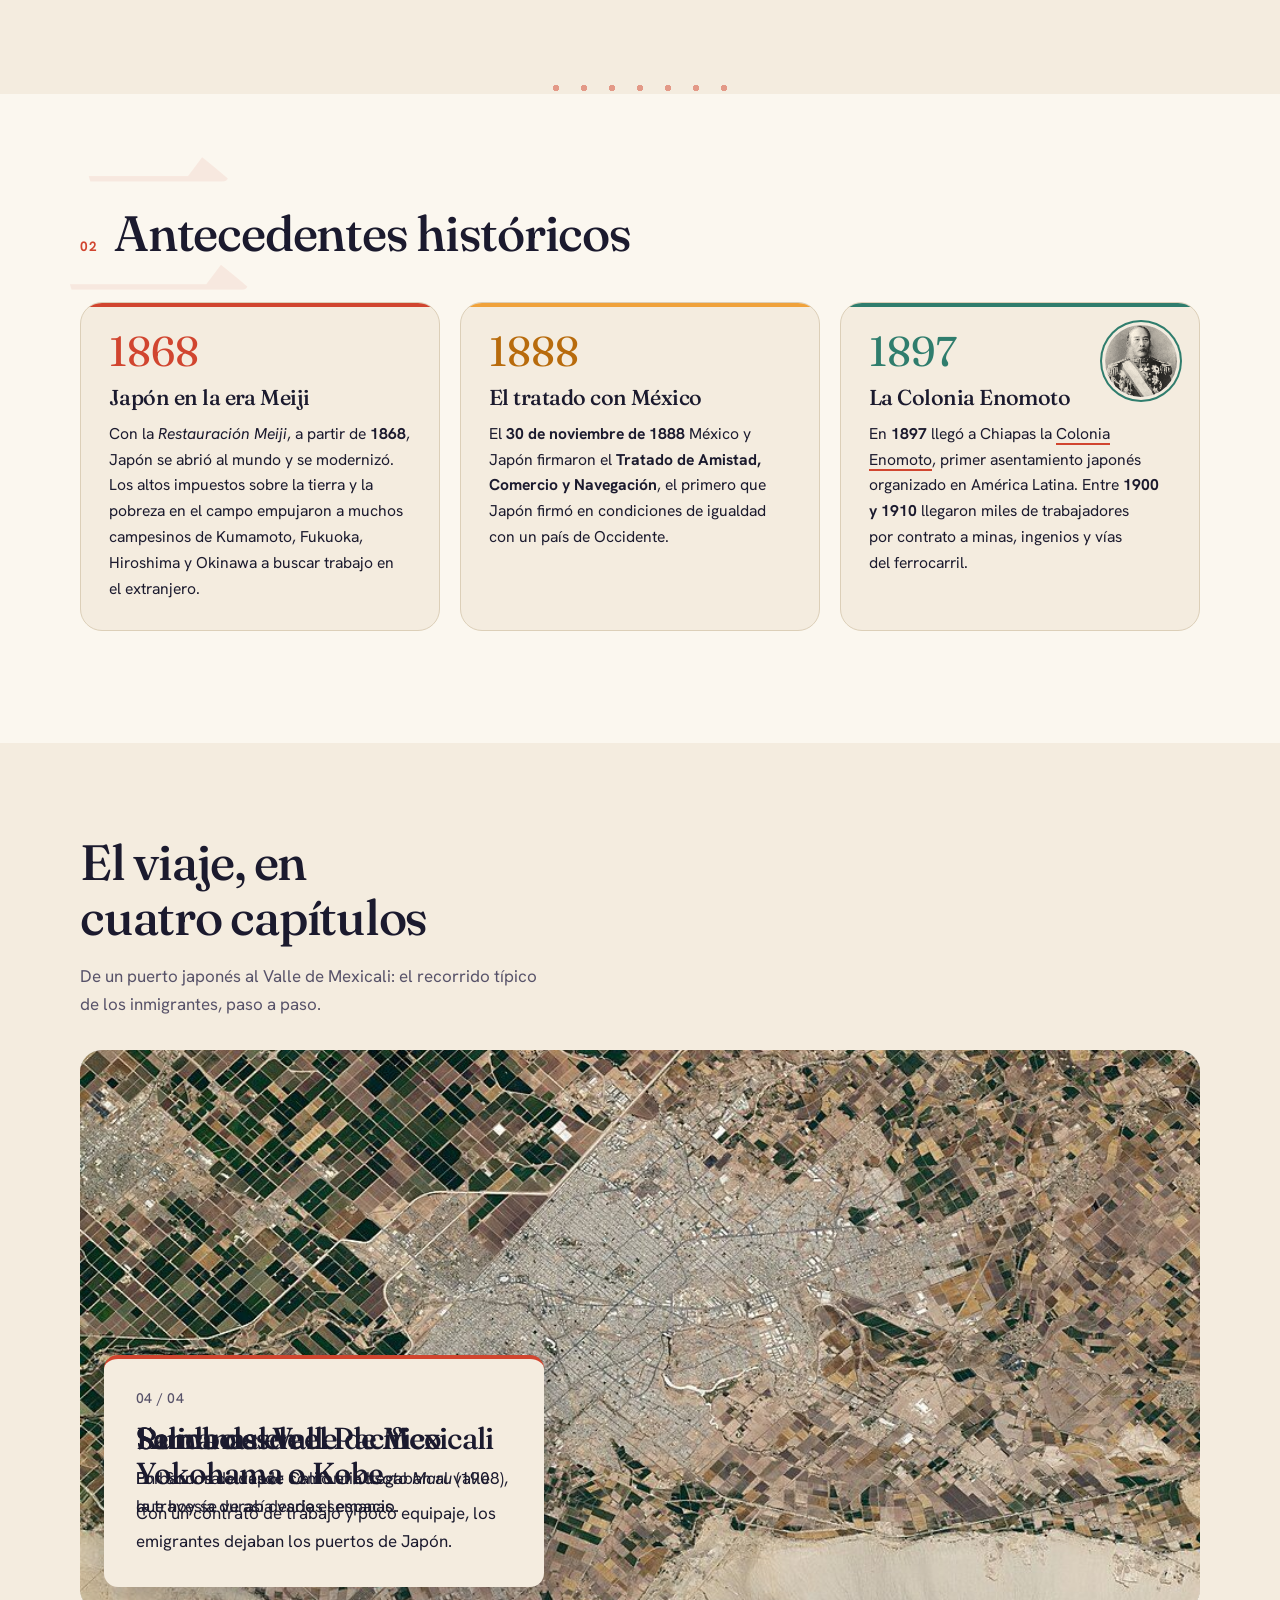
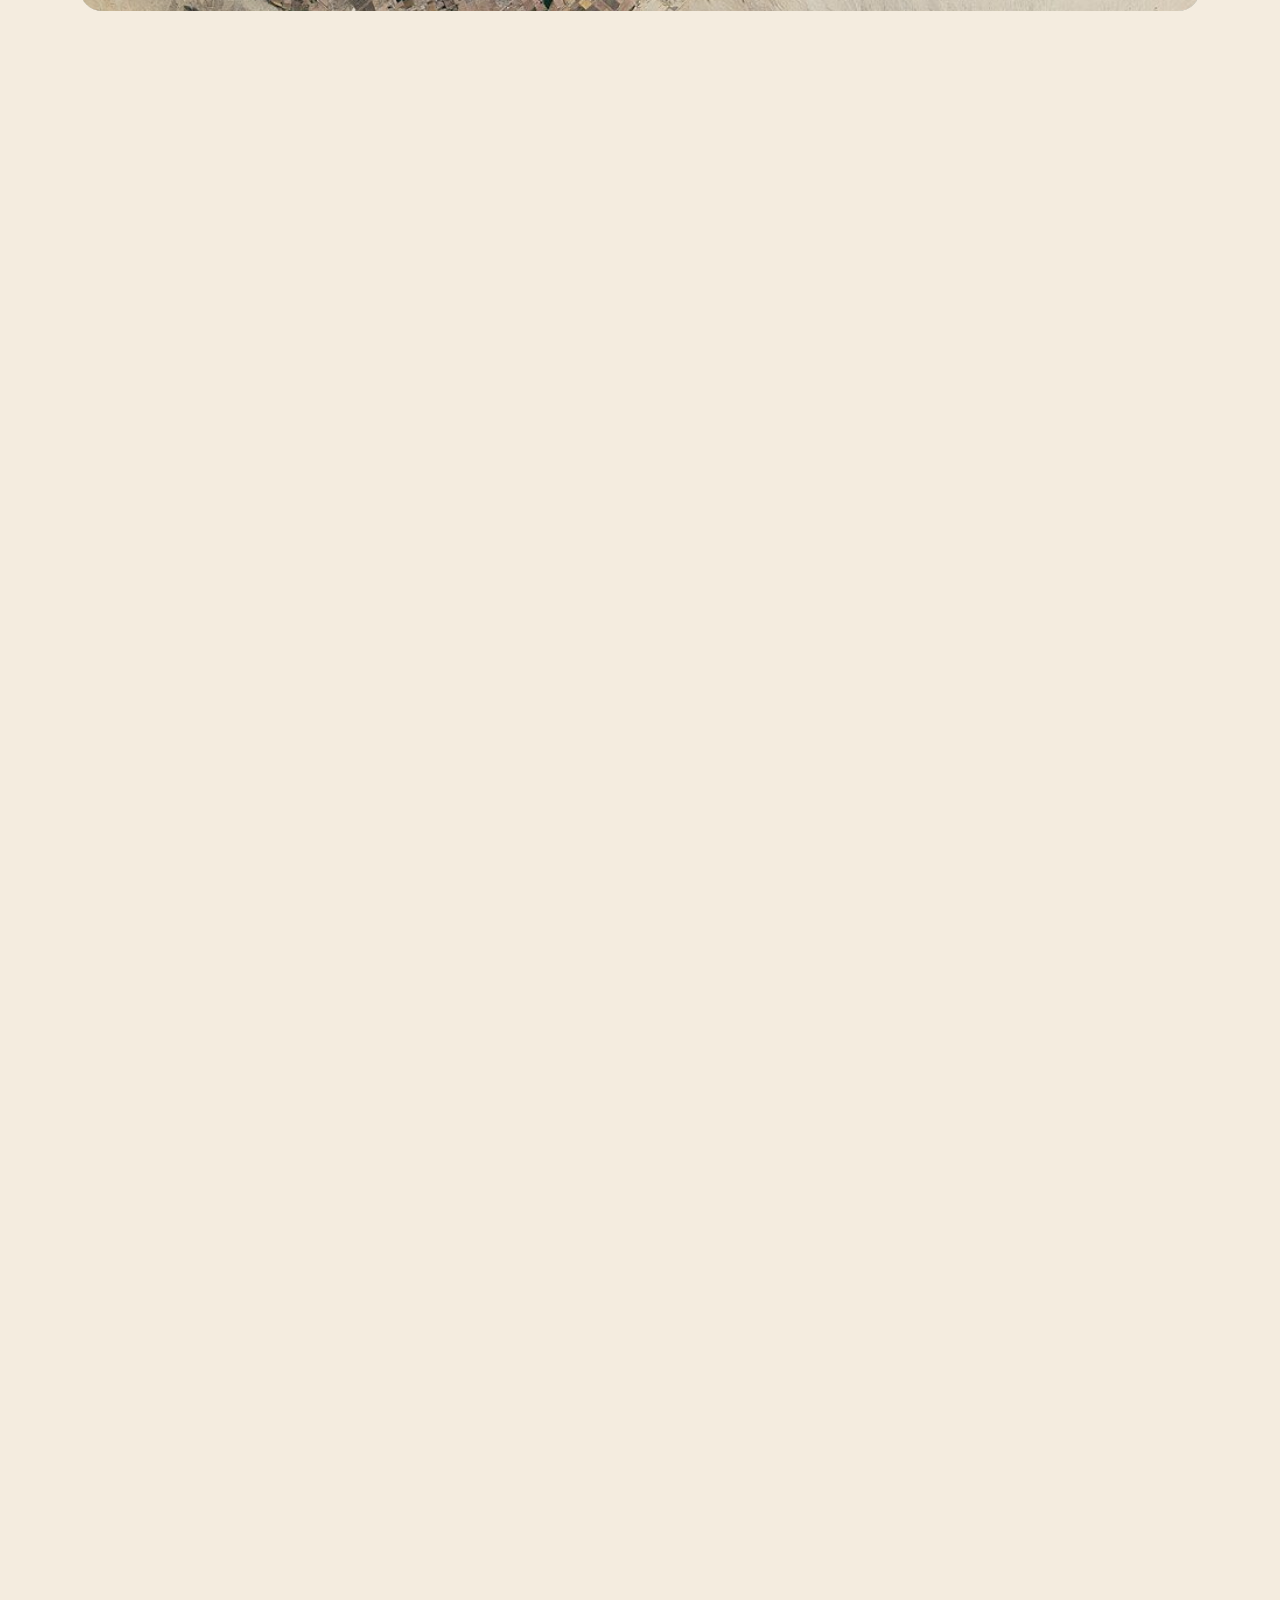
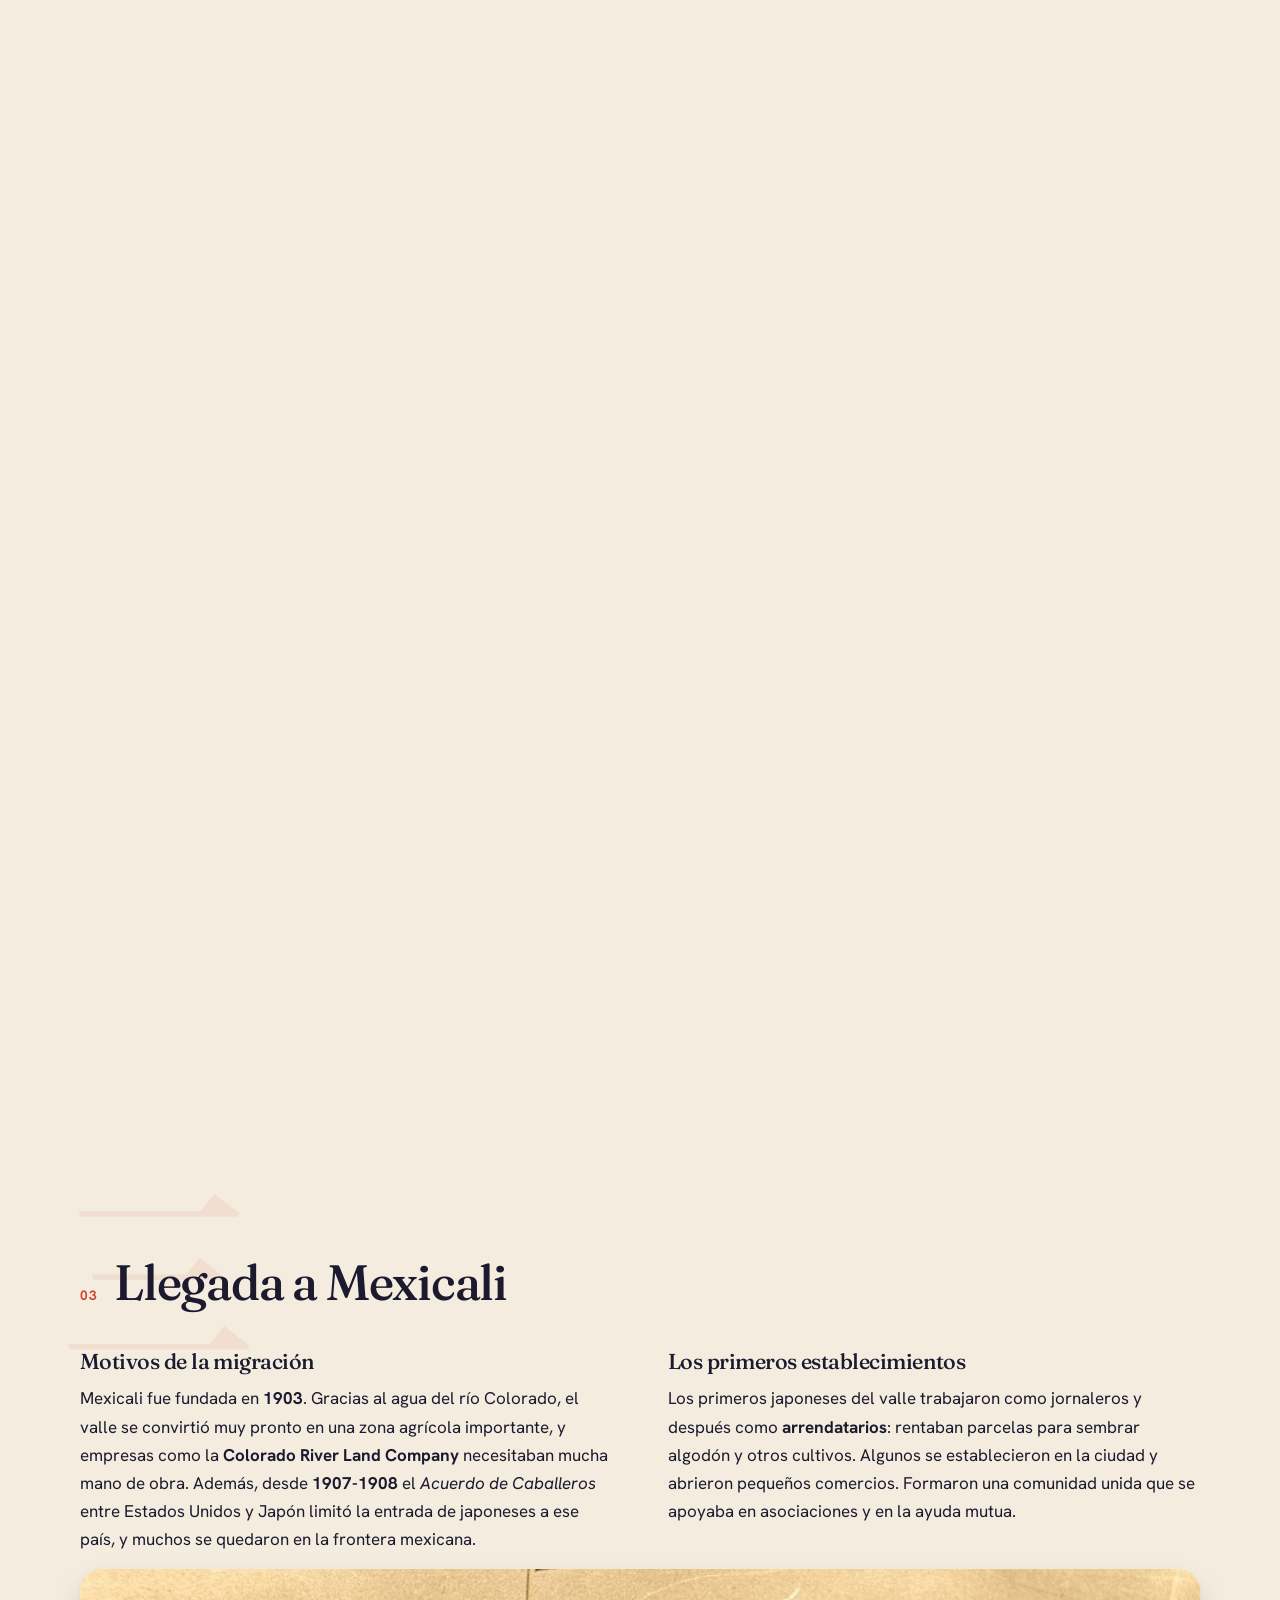
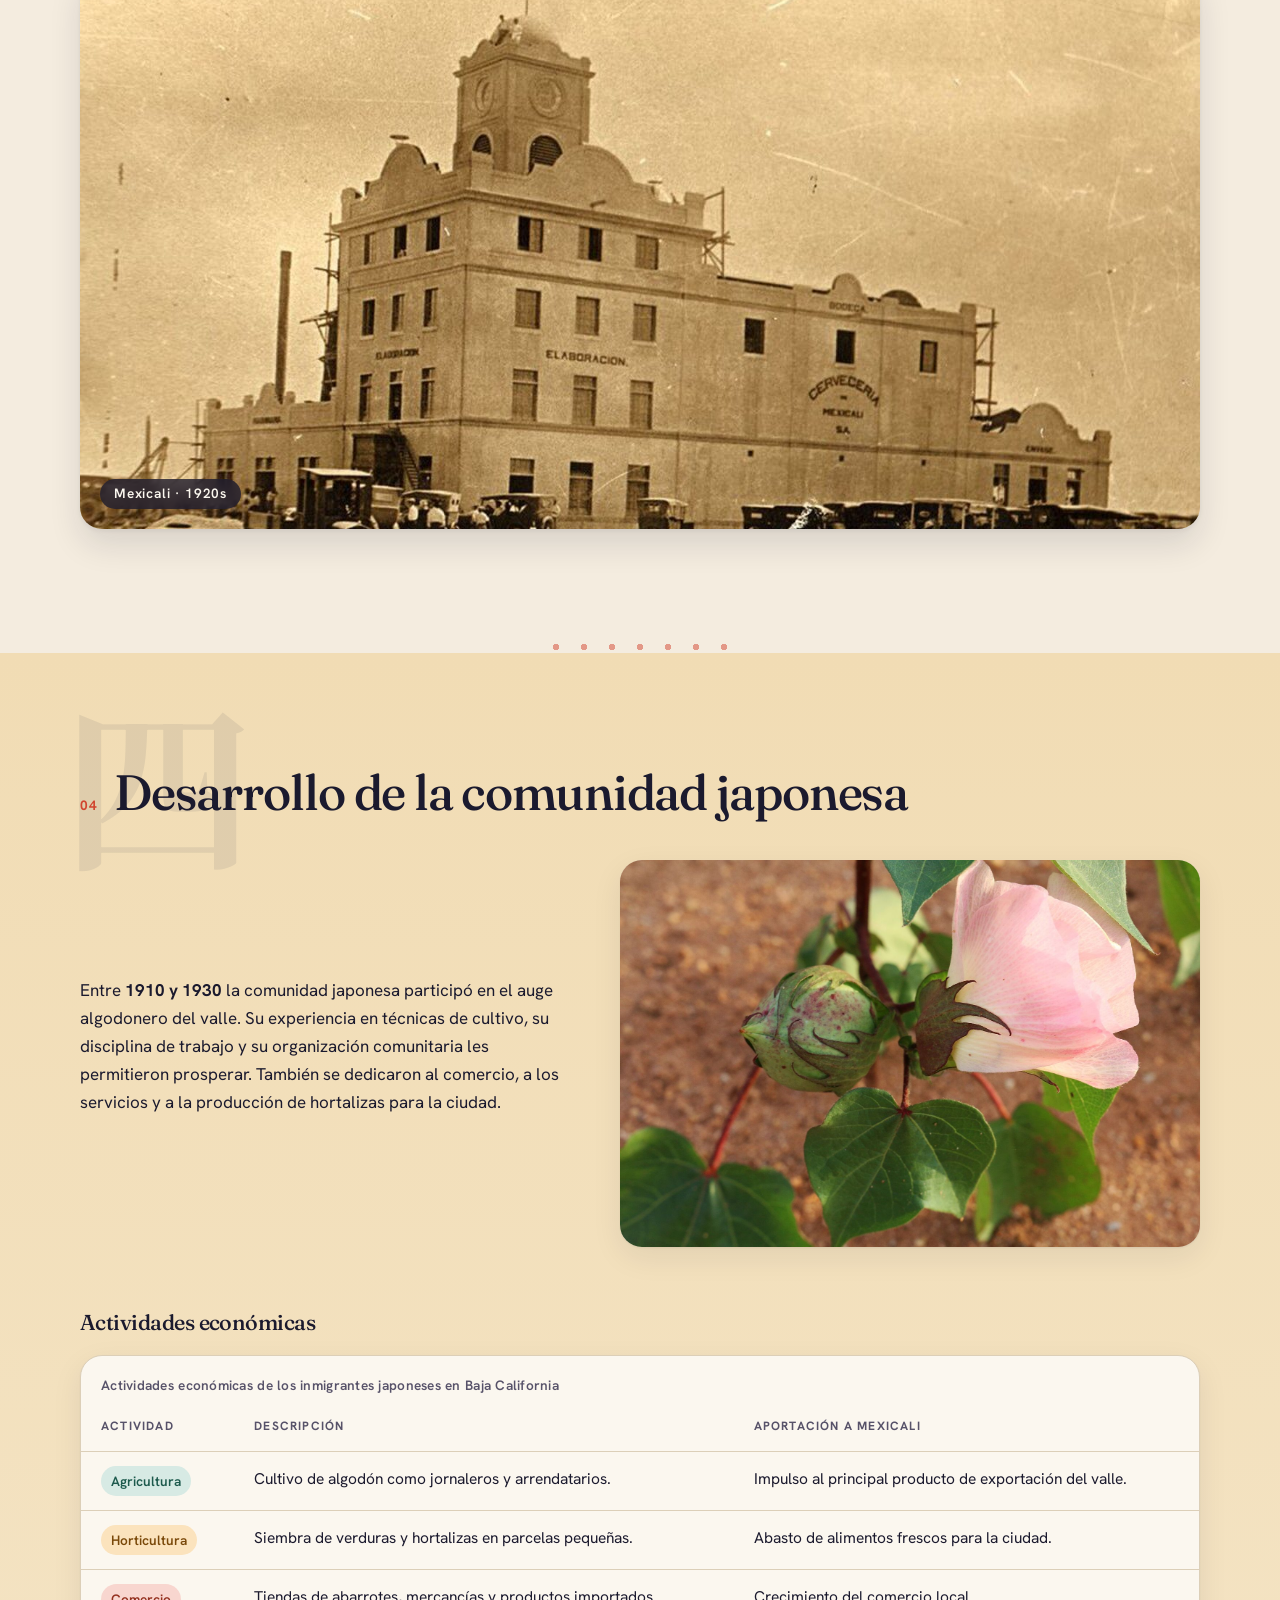
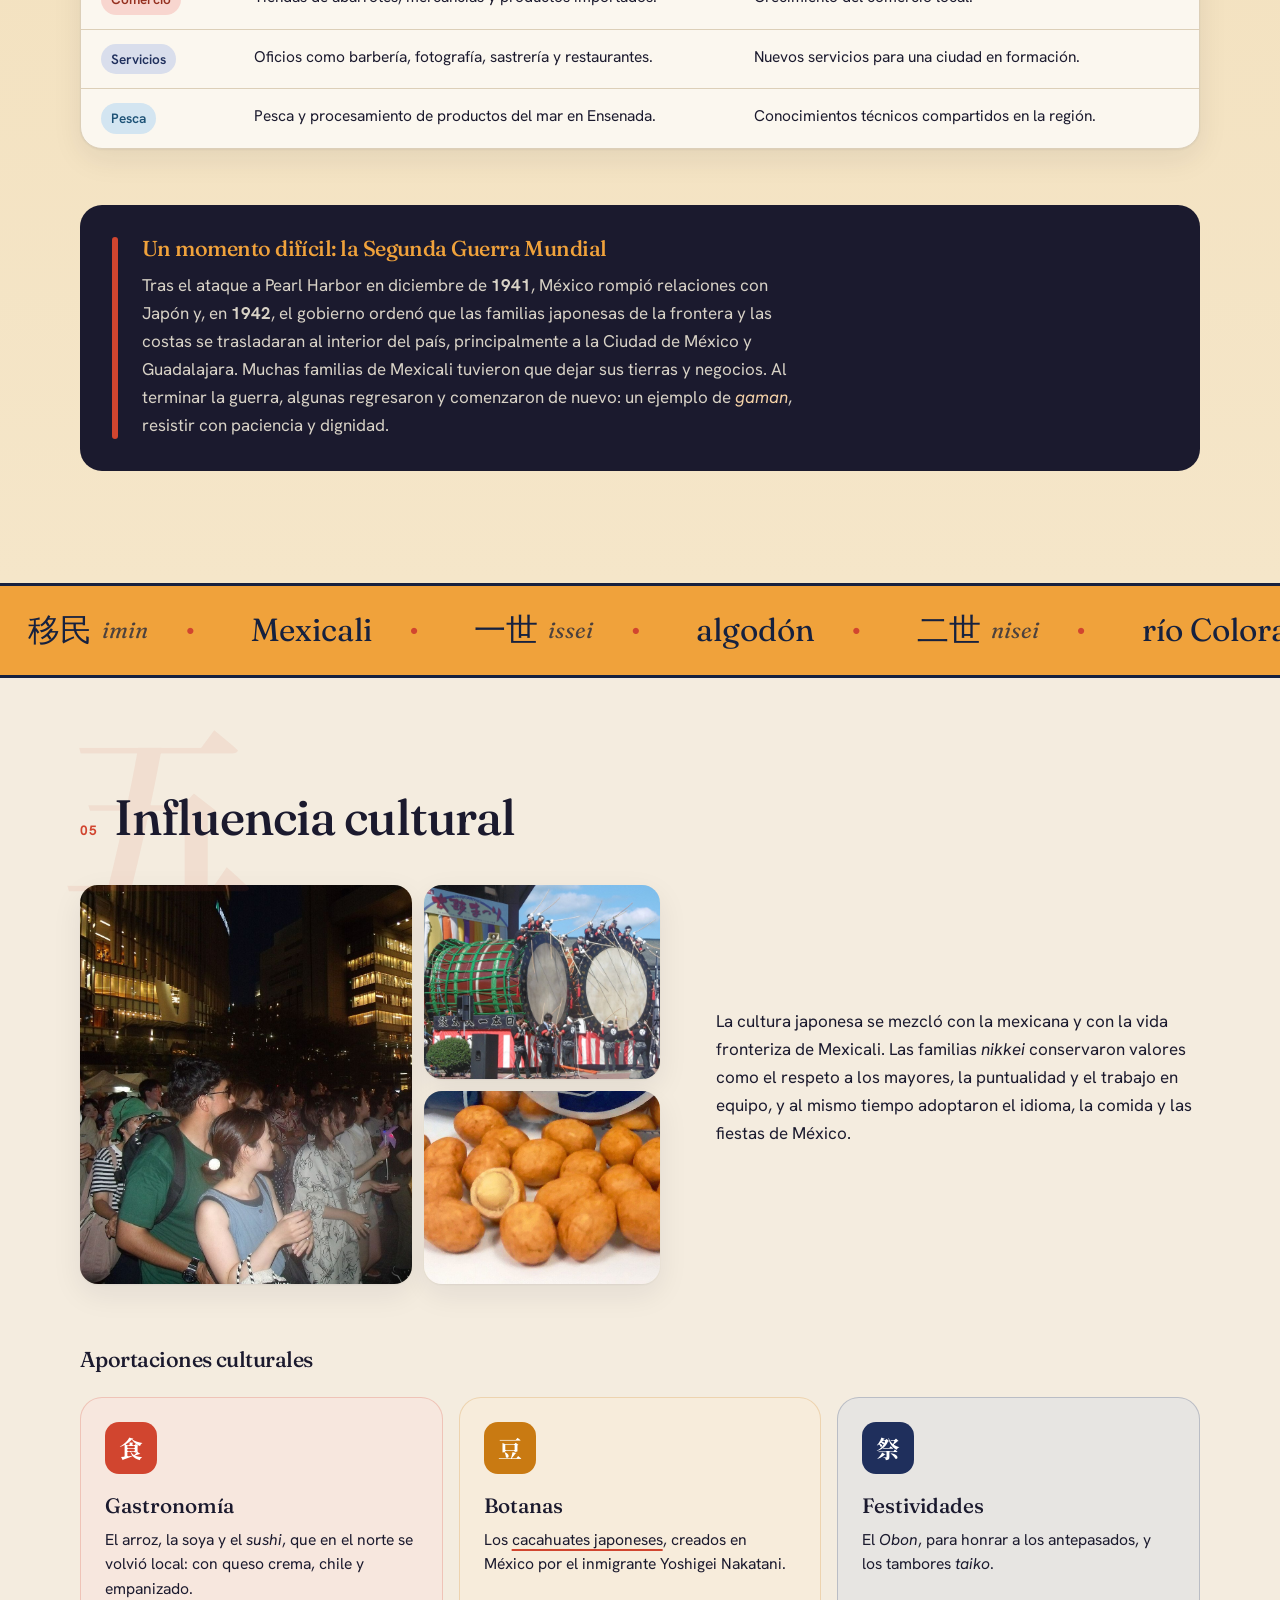
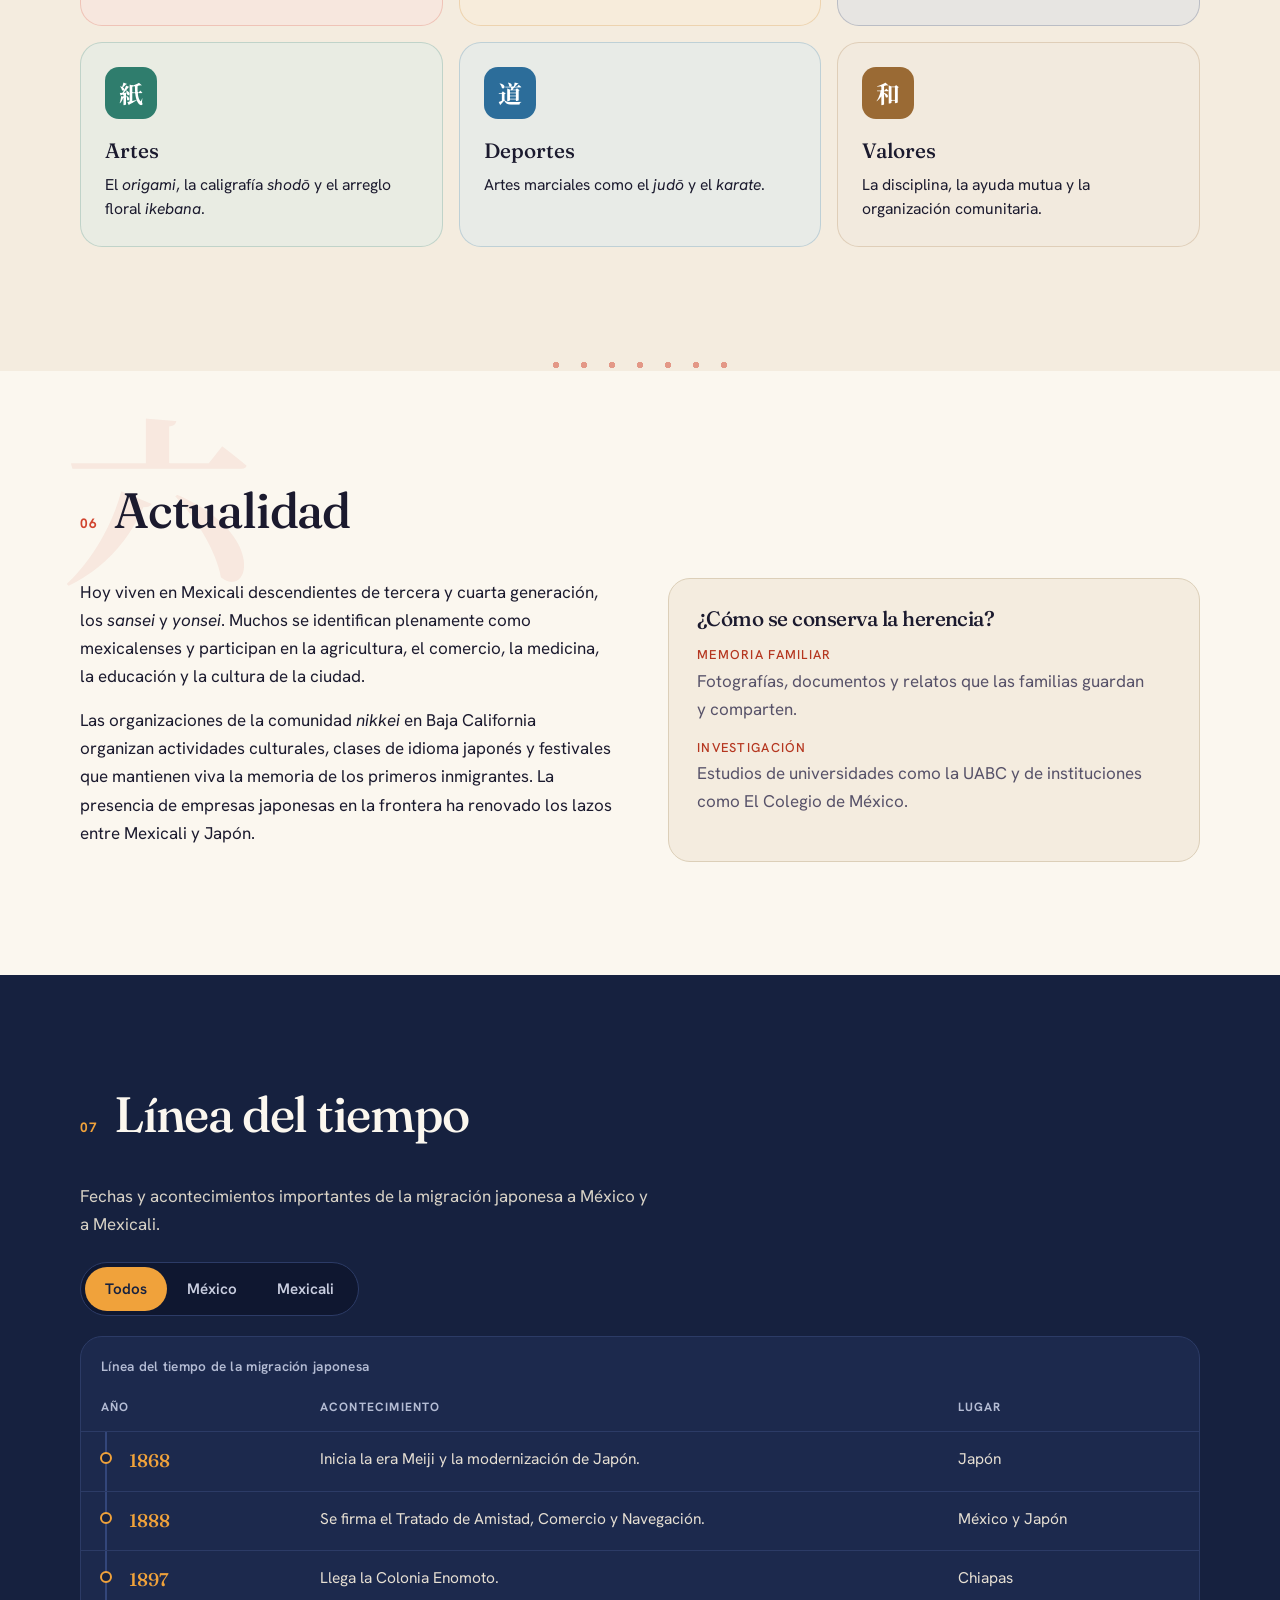
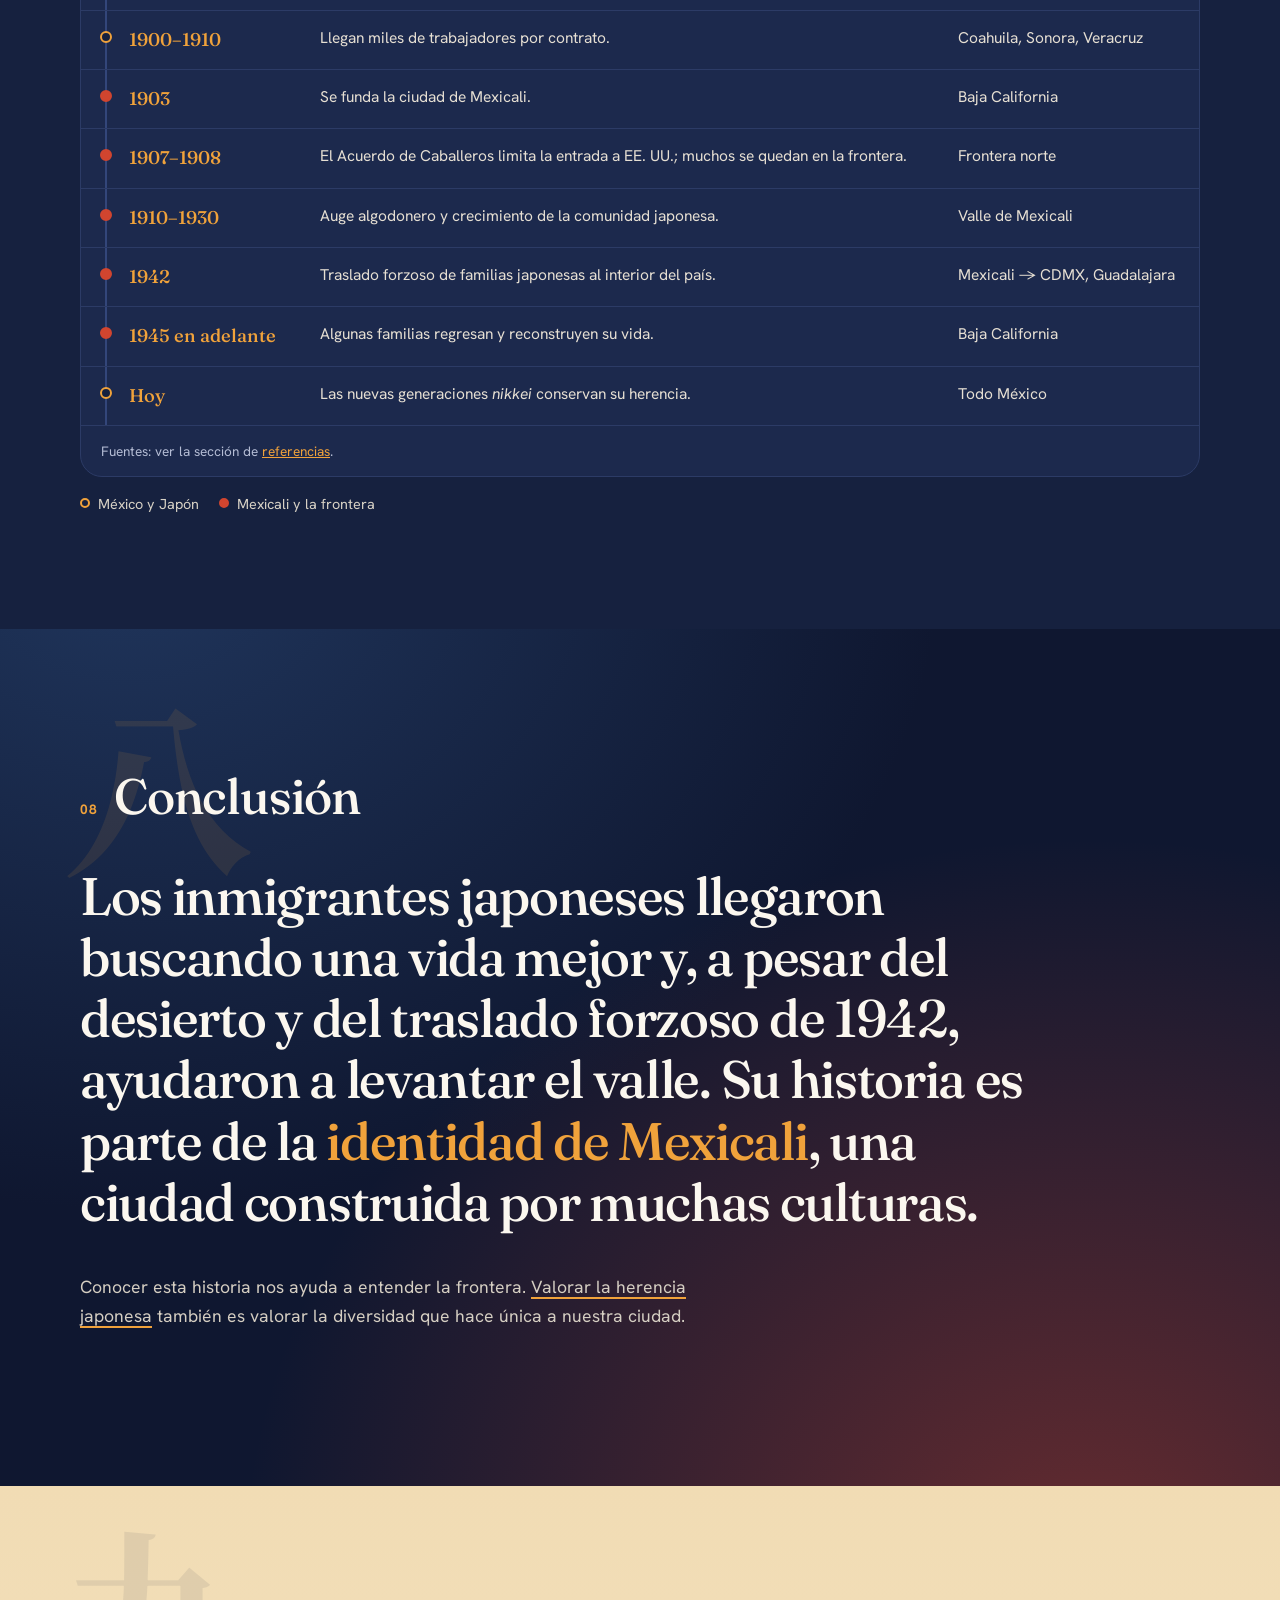
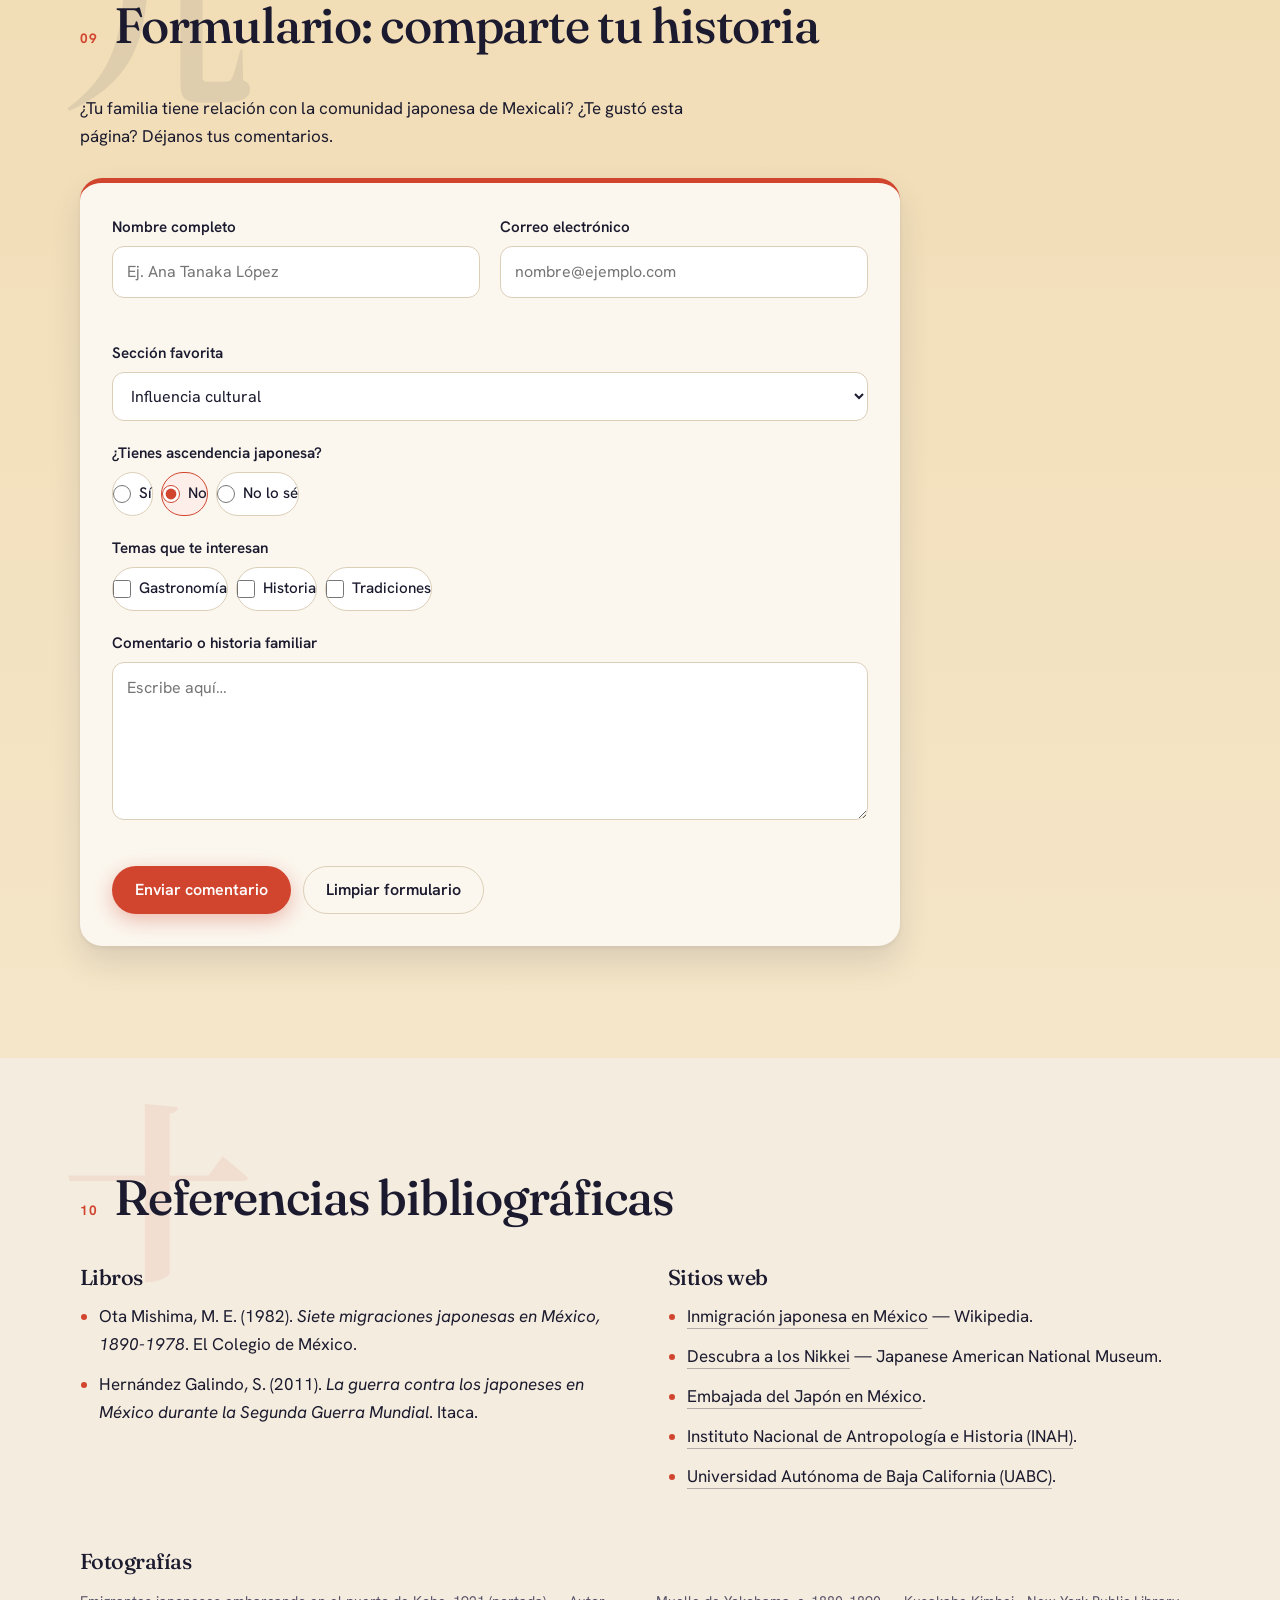
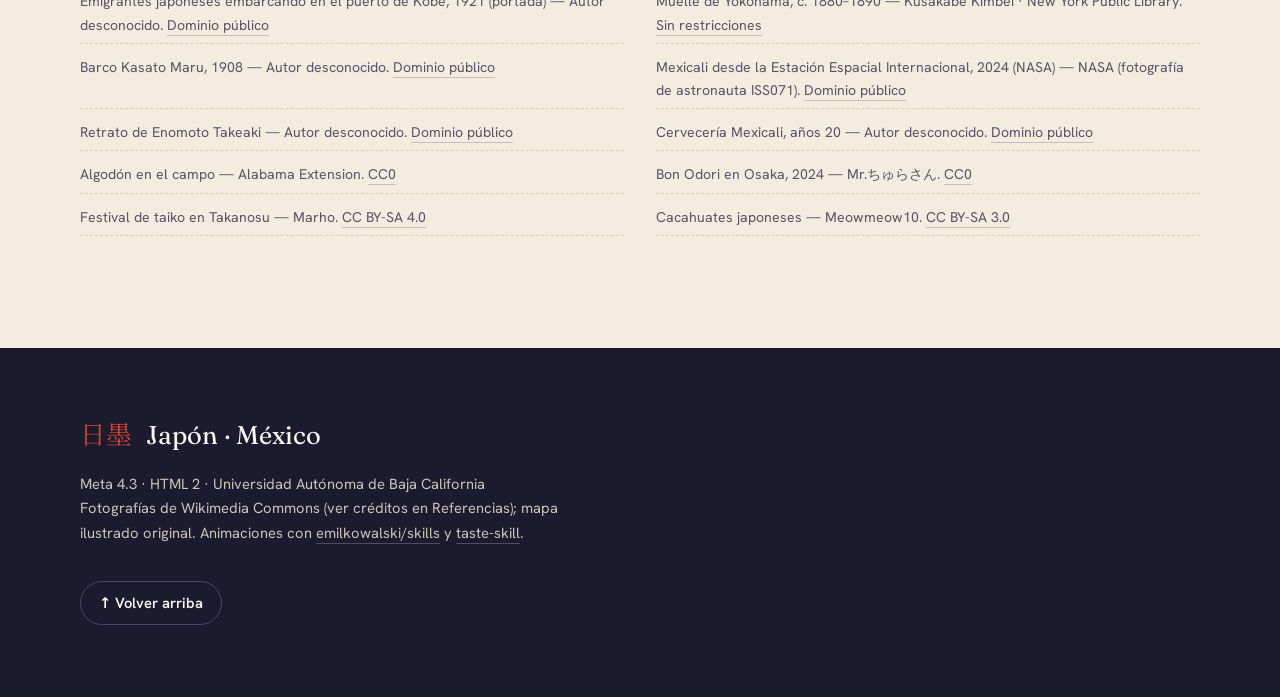
==== commit 9e5d59ca: "Fotos reales de Wikimedia Commons, visor de fotos, sellos y versión de un solo archivo - 10 fotograf" ====
--- a/index.html
+++ b/index.html
@@ -23,7 +23,7 @@
   <!-- ===== Portada ===== -->
   <header class="portada" id="inicio">
     <div class="portada__cielo" aria-hidden="true">
-      <div class="portada__foto"><img src="img/fotos/hero-kobe-1921.jpg" alt="" width="1600" height="954" fetchpriority="high"></div>
+      <div class="portada__foto"><img src="img/fotos/hero-kobe-1921.jpg" alt="" width="1280" height="764" fetchpriority="high"></div>
       <div class="portada__sol"></div>
       <div class="portada__olas"></div>
       <span class="portada__kanji" lang="ja"><span>移</span><span>民</span></span>
@@ -136,7 +136,7 @@
           </article>
           <article class="tarjeta">
             <button type="button" class="tarjeta__retrato foto-ampliable" data-credito="Enomoto Takeaki (1836–1908). Autor desconocido, dominio público, Wikimedia Commons." aria-label="Ampliar retrato de Enomoto Takeaki">
-              <img src="img/fotos/enomoto.jpg" alt="Retrato de Enomoto Takeaki en sus últimos años" width="600" height="795" loading="lazy">
+              <img src="img/fotos/enomoto.jpg" alt="Retrato de Enomoto Takeaki en sus últimos años" width="500" height="662" loading="lazy">
             </button>
             <span class="tarjeta__fecha">1897</span>
             <h3>La Colonia Enomoto</h3>
@@ -159,12 +159,12 @@
         </div>
         <ol class="mo-ph__list">
           <li class="mo-ph__ch">
-            <figure class="mo-ph__pic"><img src="img/fotos/cap1-yokohama.jpg" alt="Muelle del puerto de Yokohama a finales del siglo XIX, con barcos y almacenes" width="1600" height="1370"></figure>
+            <figure class="mo-ph__pic"><img src="img/fotos/cap1-yokohama.jpg" alt="Muelle del puerto de Yokohama a finales del siglo XIX, con barcos y almacenes" width="960" height="822"></figure>
             <h3>Salida desde Yokohama o Kobe</h3>
             <p>Con un contrato de trabajo y poco equipaje, los emigrantes dejaban los puertos de Japón.</p>
           </li>
           <li class="mo-ph__ch">
-            <figure class="mo-ph__pic"><img src="img/fotos/cap2-kasato-maru.jpg" alt="El Kasato Maru, barco de vapor que llevó emigrantes japoneses a América en 1908" width="1600" height="888"></figure>
+            <figure class="mo-ph__pic"><img src="img/fotos/cap2-kasato-maru.jpg" alt="El Kasato Maru, barco de vapor que llevó emigrantes japoneses a América en 1908" width="1280" height="711"></figure>
             <h3>Semanas en el Pacífico</h3>
             <p>En barcos de vapor como el <i>Kasato Maru</i> (1908), la travesía duraba varias semanas.</p>
           </li>
@@ -174,7 +174,7 @@
             <p>Desembarcaban en Salina Cruz o Manzanillo y trabajaban en minas, ingenios o el ferrocarril.</p>
           </li>
           <li class="mo-ph__ch">
-            <figure class="mo-ph__pic"><img src="img/fotos/cap4-mexicali-iss.jpg" alt="Mexicali y los campos de cultivo del valle vistos desde la Estación Espacial Internacional en 2024" width="1600" height="1067"></figure>
+            <figure class="mo-ph__pic"><img src="img/fotos/cap4-mexicali-iss.jpg" alt="Mexicali y los campos de cultivo del valle vistos desde la Estación Espacial Internacional en 2024" width="960" height="640"></figure>
             <h3>Rumbo al Valle de Mexicali</h3>
             <p>Por Sonora o desde California llegaban al valle que hoy se ve así desde el espacio.</p>
           </li>
@@ -210,7 +210,7 @@
           </div>
         </div>
         <button type="button" class="foto foto--historica foto-ampliable" data-moment="picture-develops" data-moment-opts='{"look":"film"}' data-credito="Cervecería Mexicali, años 20. Autor desconocido, dominio público, Wikimedia Commons." aria-label="Ampliar foto de la Cervecería Mexicali en los años veinte">
-          <img src="img/fotos/mexicali-1920s.jpg" alt="Edificio de la Cervecería Mexicali en la década de 1920" width="960" height="707" loading="lazy">
+          <img src="img/fotos/mexicali-1920s.jpg" alt="Edificio de la Cervecería Mexicali en la década de 1920" width="1280" height="943" loading="lazy">
           <span class="foto__sello">Mexicali · 1920s</span>
         </button>
       </div>
@@ -297,7 +297,7 @@
               <img src="img/fotos/taiko.jpg" alt="Grandes tambores taiko en un festival" width="1600" height="1067" loading="lazy">
             </button>
             <button type="button" class="foto m-zoom foto-ampliable" data-credito="Cacahuates japoneses. Meowmeow10, CC BY-SA 3.0, Wikimedia Commons." aria-label="Ampliar foto de cacahuates japoneses">
-              <img src="img/fotos/cacahuates.jpg" alt="Cacahuates japoneses, cubiertos de harina crujiente" width="1241" height="695" loading="lazy">
+              <img src="img/fotos/cacahuates.jpg" alt="Cacahuates japoneses, cubiertos de harina crujiente" width="1280" height="717" loading="lazy">
             </button>
           </div>
           <p>
--- a/css/estilos.css
+++ b/css/estilos.css
@@ -516,6 +516,7 @@
 .mosaico .foto { height: 100%; border-radius: 18px; }
 .mosaico .foto img { height: 100%; aspect-ratio: auto; }
 .mosaico__grande { grid-row: 1 / span 2; }
+.mosaico__grande img { object-position: 22% 50%; }
 
 /* Créditos */
 .creditos__titulo { margin-top: 48px; }
